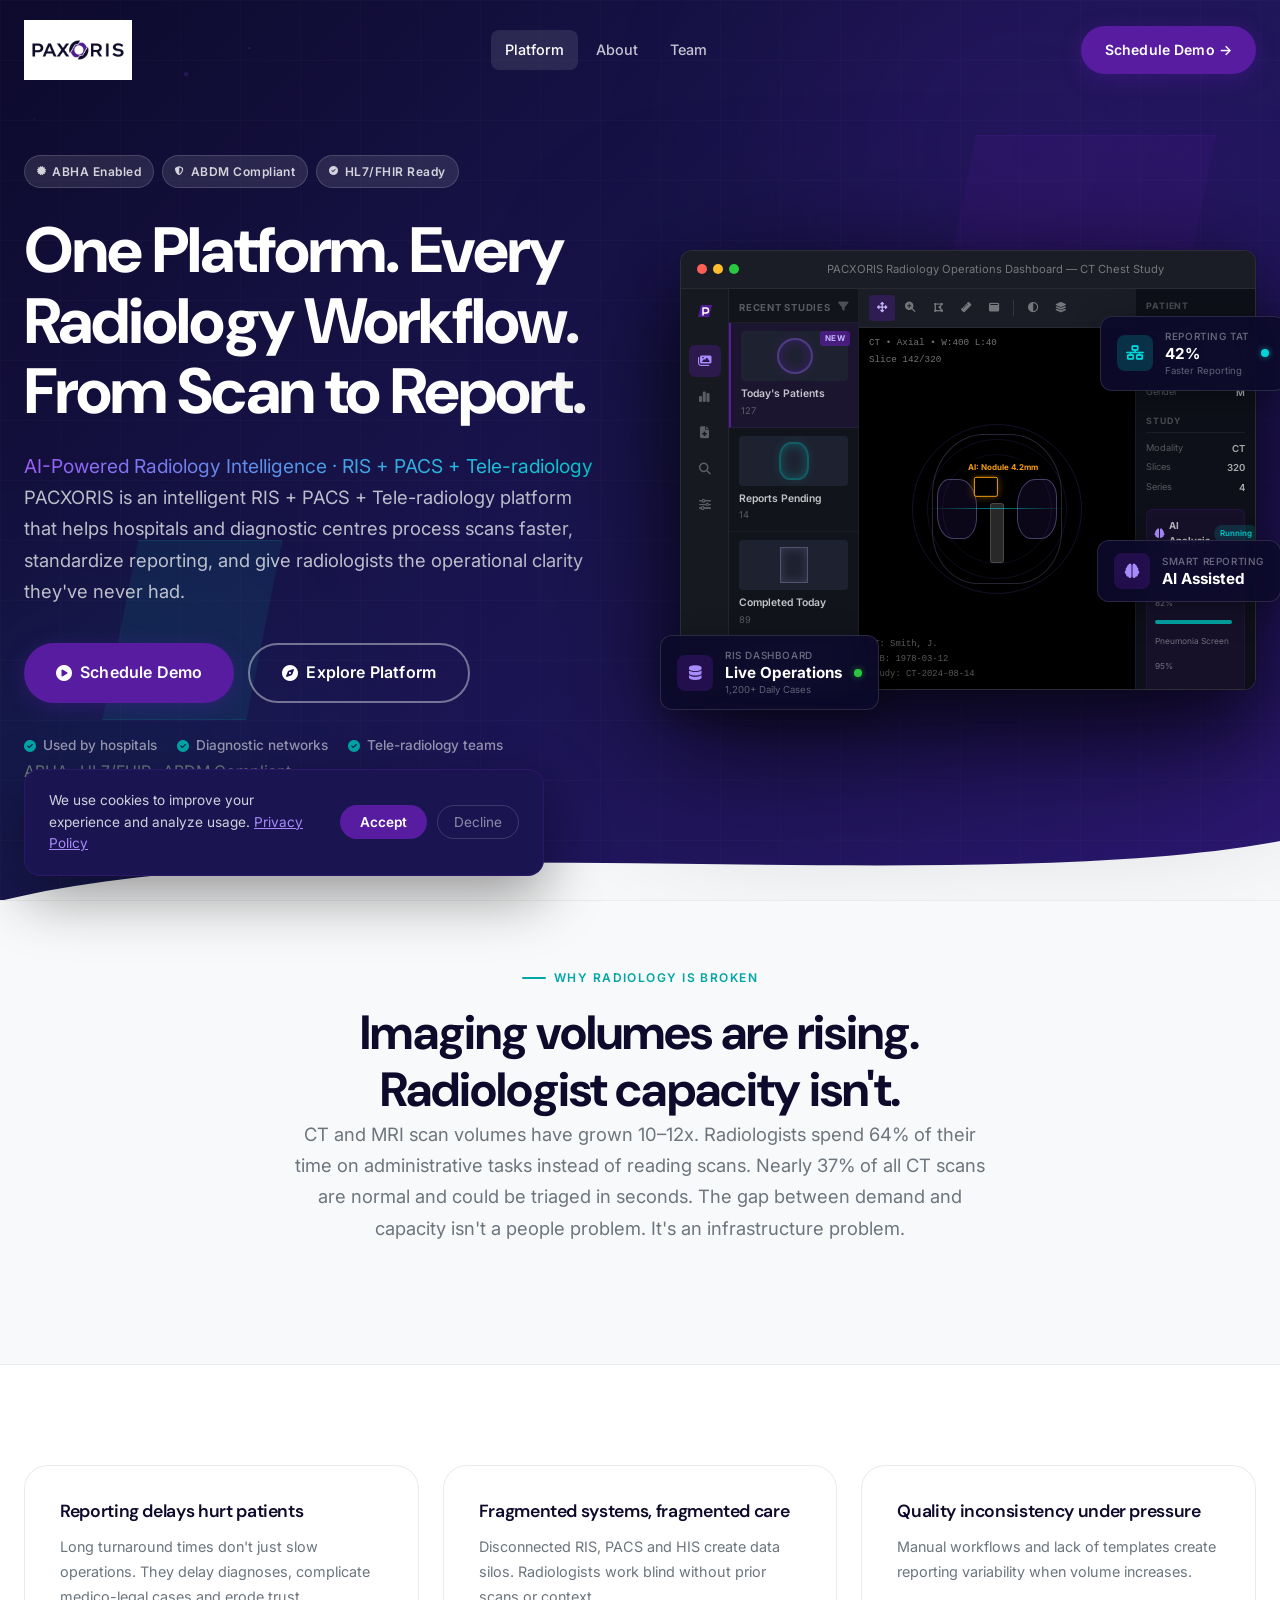
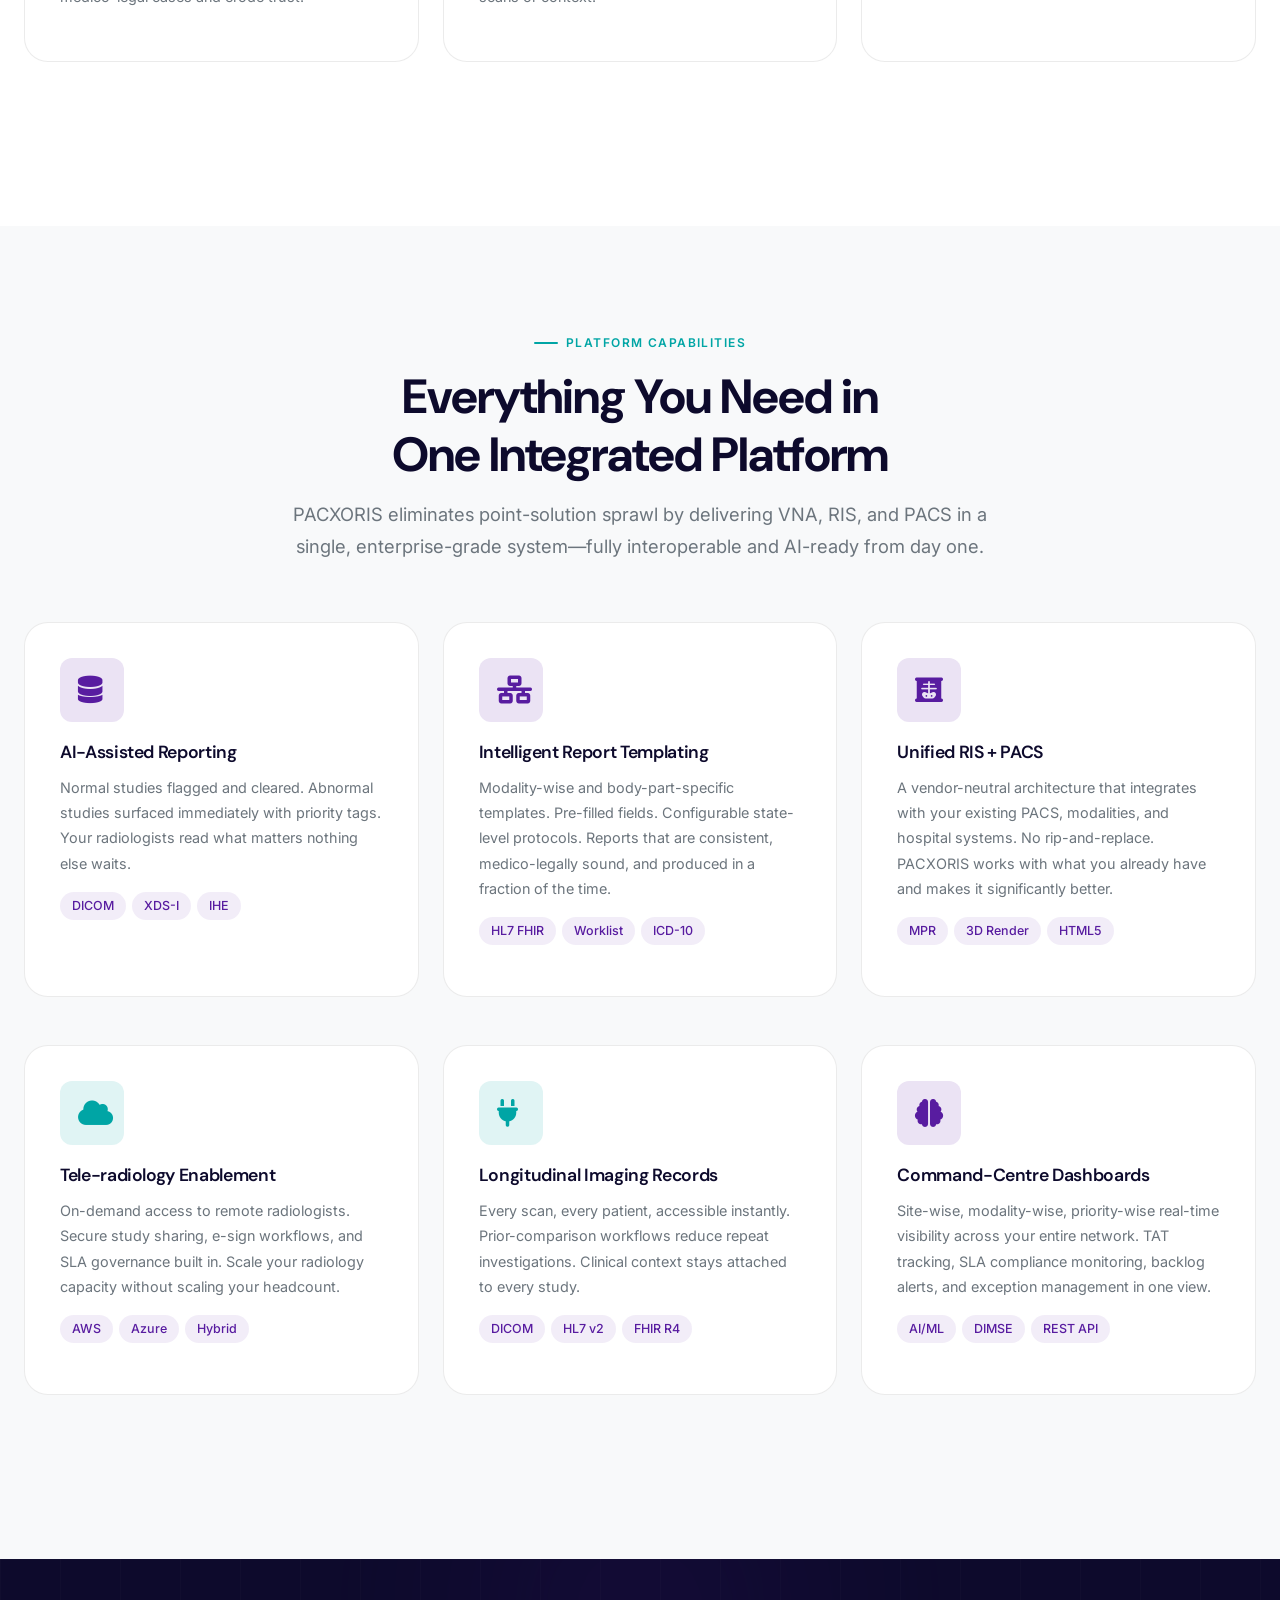
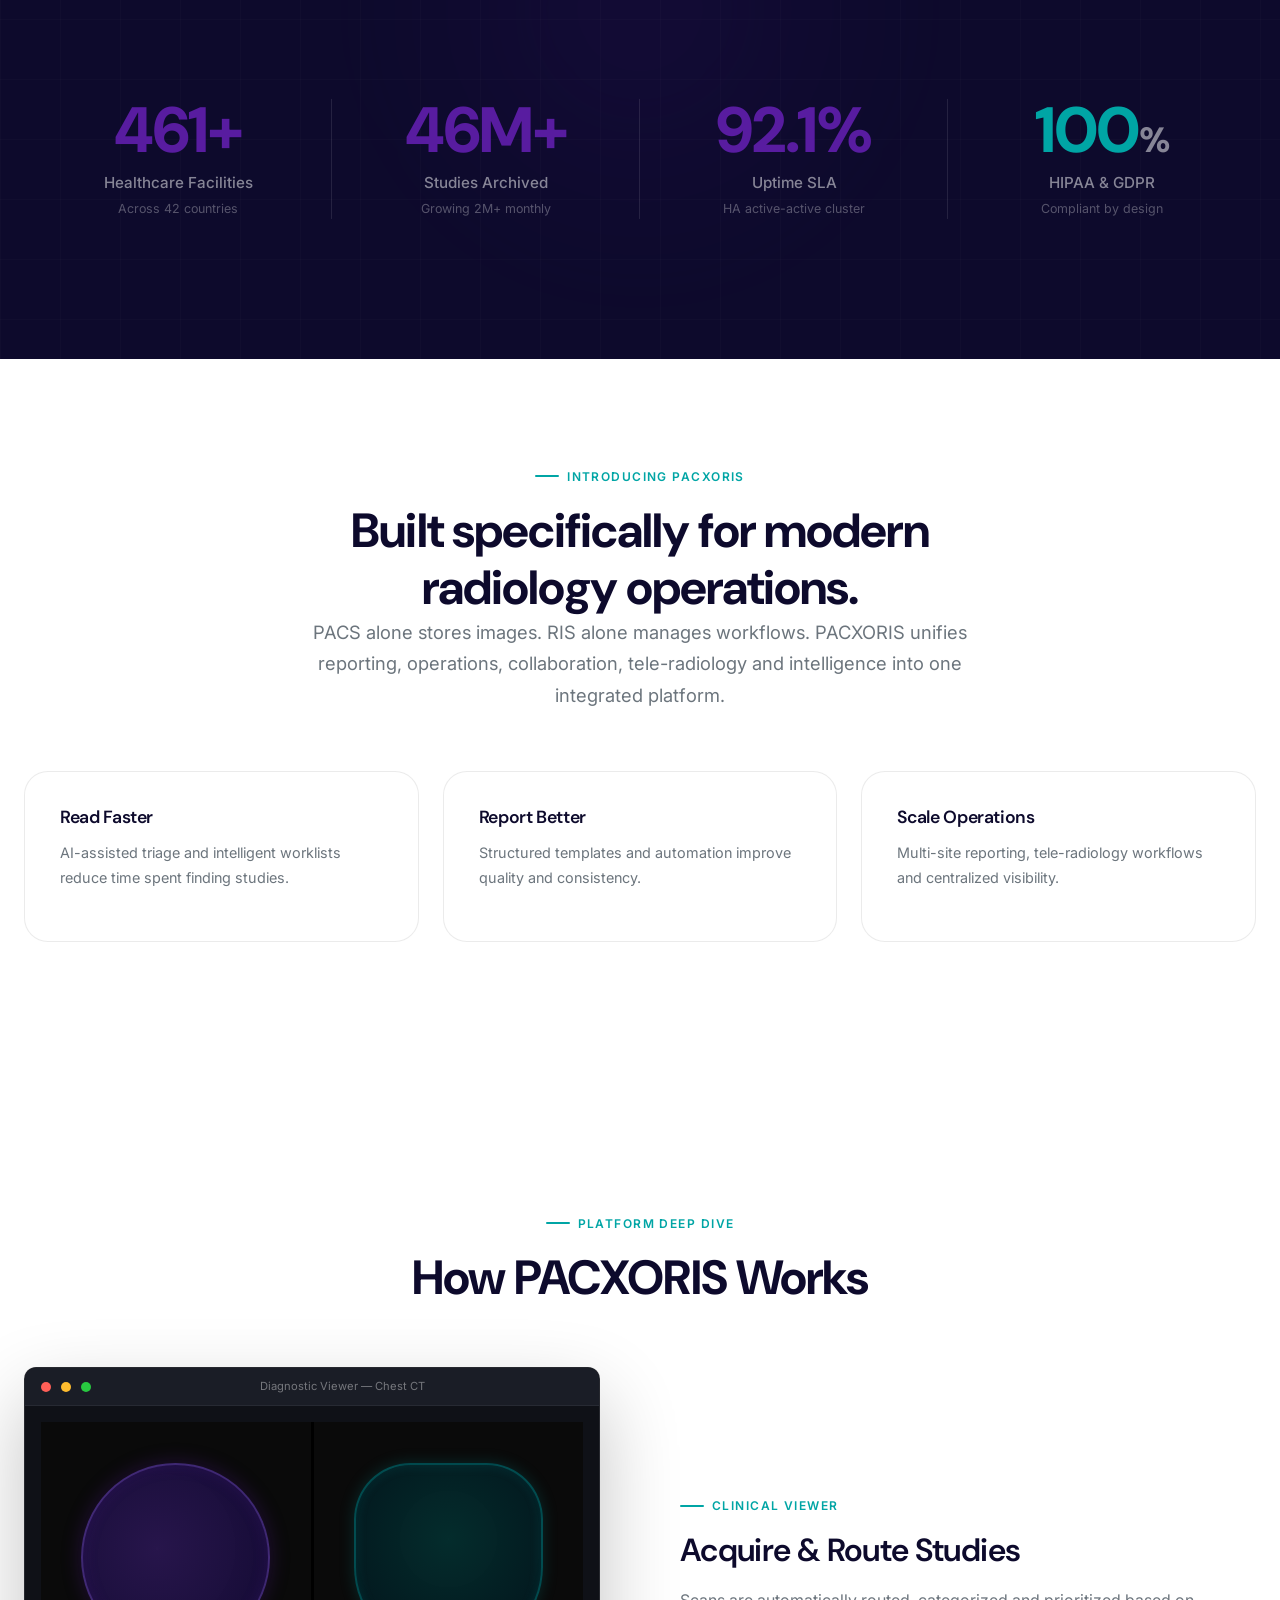
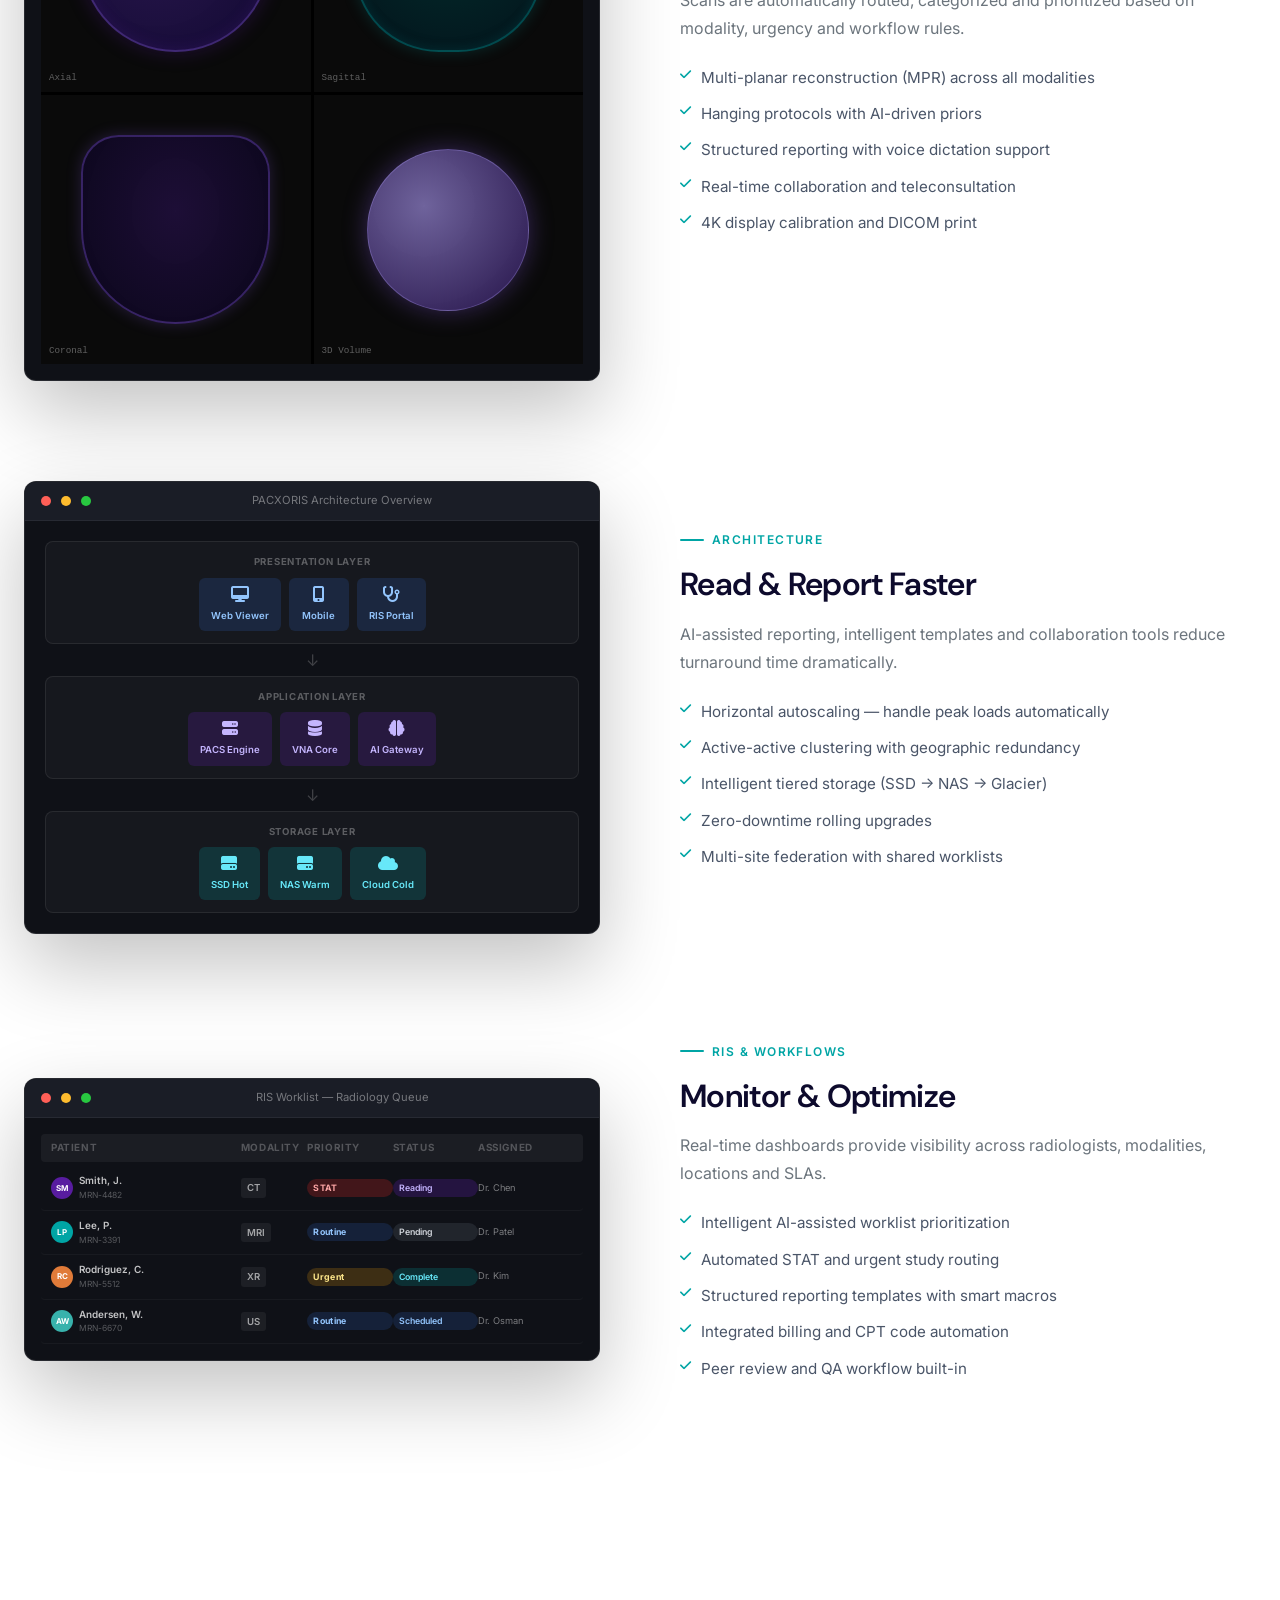
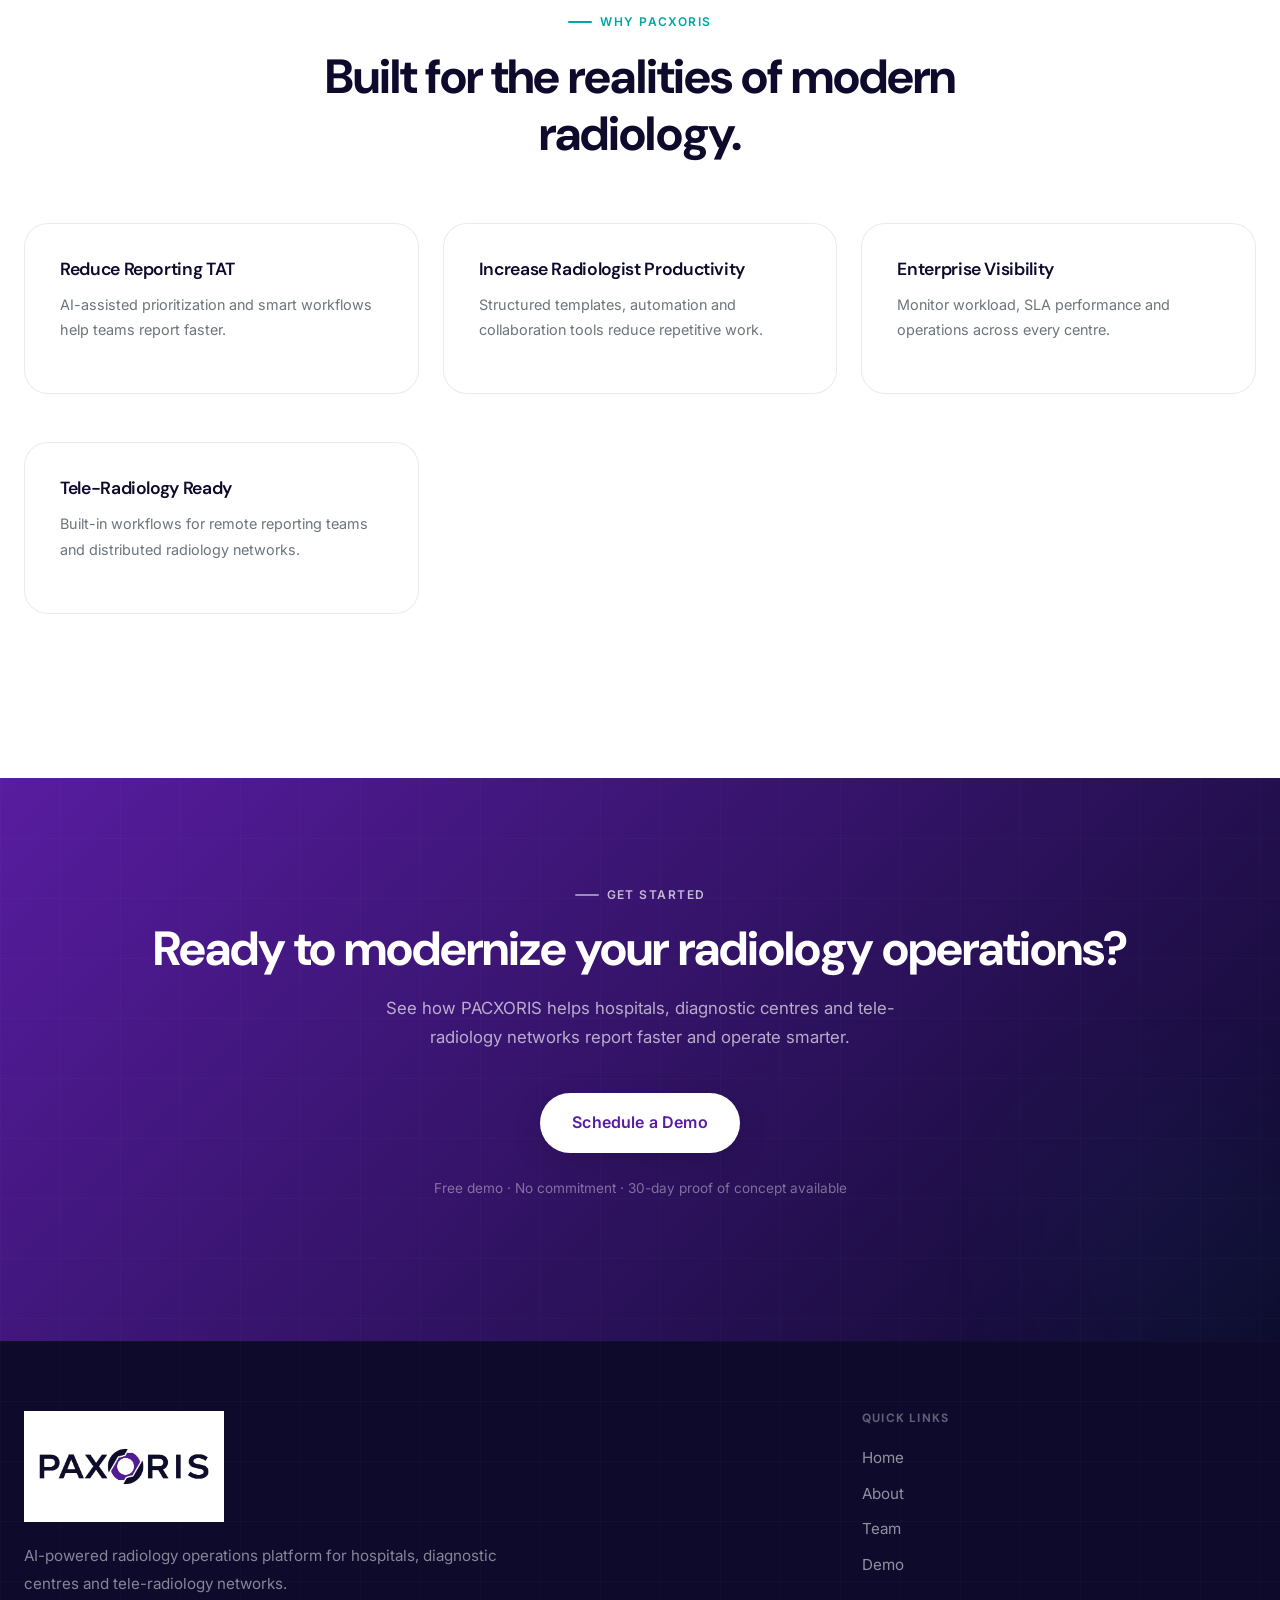
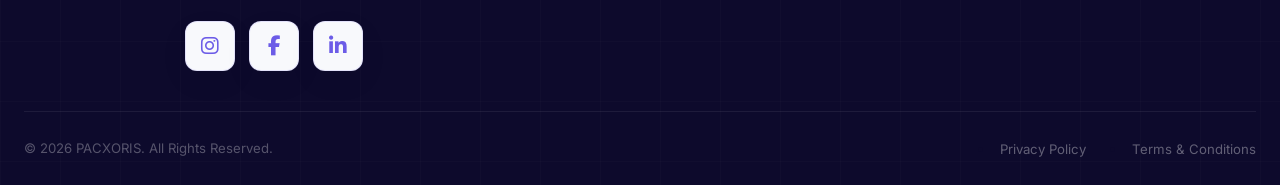
==== index.html @ e9ebc452 "Add files via upload" ====
<!DOCTYPE html>
<html lang="en">

<!-- Mirrored from ofdzxjfi.gensparkspace.com/ by HTTrack Website Copier/3.x [XR&CO'2014], Thu, 18 Jun 2026 15:15:10 GMT -->
<!-- Added by HTTrack --><meta http-equiv="content-type" content="text/html;charset=utf-8" /><!-- /Added by HTTrack -->
<head>
  <meta charset="UTF-8" />
  <meta name="viewport" content="width=device-width, initial-scale=1.0" />
  <title>PACXORIS – AI-Powered Radiology Workflow Platform</title>
  <meta name="description" content="PACXORIS delivers enterprise-grade unified healthcare imaging: Vendor-Neutral Archive (VNA), Radiology Information System (RIS), and PACS in one intelligent platform." />
  <meta name="keywords" content="VNA, RIS, PACS, healthcare imaging, medical imaging platform, DICOM, radiology, hospital imaging software" />
  <meta property="og:title" content="PACXORIS – Unified Healthcare Imaging Platform" />
  <meta property="og:description" content="VNA + RIS + PACS integrated solution for enterprise-wide medical imaging." />
  <meta property="og:type" content="website" />
  <meta name="twitter:card" content="summary_large_image" />

  <!-- Favicon -->
  <link rel="icon" type="image/svg+xml" href="assets/favicon.svg" />
  <link rel="stylesheet" href="https://cdnjs.cloudflare.com/ajax/libs/font-awesome/6.5.2/css/all.min.css">

  <!-- Fonts -->
  <link rel="preconnect" href="https://fonts.googleapis.com/" />
  <link rel="preconnect" href="https://fonts.gstatic.com/" crossorigin />
  <link href="https://fonts.googleapis.com/css2?family=Inter:wght@300;400;500;600;700;800;900&amp;family=DM+Sans:opsz,wght@9..40,300;9..40,400;9..40,500;9..40,600;9..40,700;9..40,800&amp;display=swap" rel="stylesheet" />

  <!-- Icons -->
  <link rel="stylesheet" href="../cdn.jsdelivr.net/npm/%40fortawesome/fontawesome-free%406.5.0/css/all.min.css" />

  <!-- Styles -->
  <link rel="stylesheet" href="css/style.css" />
  <link rel="stylesheet" href="css/home.css" />
  <link rel="stylesheet" href="css/pages.css" />
</head>
<body>

  <!-- ═══════════════════════════════════════════
       NAVIGATION
  ═══════════════════════════════════════════ -->
  <nav class="navbar" id="navbar" role="navigation" aria-label="Main navigation">
    <div class="container">
      <div class="navbar-inner">
        <!-- Logo -->
        <a href="index.html" class="navbar-logo">
   <img src="assets/pacxoris-wordmark.jpeg"
     alt="PACXORIS"
     class="navbar-brand-logo">
</a>

        <!-- Desktop Nav -->
        <ul class="navbar-nav" role="menubar">
  <li><a href="index.html" class="nav-link">Platform</a></li>
  <li><a href="about.html" class="nav-link">About</a></li>
  <li><a href="team.html" class="nav-link">Team</a></li>
</ul>

            <div class="navbar-cta">
            <a href="demo.html" class="btn btn-primary btn-sm">
            Schedule Demo →
            </a>
            </div>

        <!-- Mobile Toggle -->
        <button class="menu-toggle" id="menuToggle" aria-label="Toggle mobile menu" aria-expanded="false" aria-controls="mobileMenu">
          <span></span>
          <span></span>
          <span></span>
        </button>
      </div>
    </div>
  </nav>

  <!-- Mobile Menu -->
  <div class="mobile-menu" id="mobileMenu" role="dialog" aria-modal="true" aria-label="Mobile navigation">
    <nav>
  <a href="index.html" class="mobile-nav-link">Home</a>
  <a href="about.html" class="mobile-nav-link">About</a>
  <a href="team.html" class="mobile-nav-link">Team</a>
  <a href="demo.html" class="mobile-nav-link">Demo</a>
</nav>
  </div>

  <main>

    <!-- ═══════════════════════════════════════════
         HERO SECTION
    ═══════════════════════════════════════════ -->
    <section class="hero-section" aria-labelledby="hero-heading">
      <!-- Background Elements -->
      <div class="geo-pattern"></div>
      <div class="orb orb-purple" style="width:700px;height:700px;top:-200px;right:-100px;opacity:0.5;"></div>
      <div class="orb orb-teal" style="width:500px;height:500px;bottom:-100px;left:-150px;opacity:0.4;"></div>

      <!-- Trapezoid Accents -->
      <div class="hero-trapezoid hero-trap-1" aria-hidden="true"></div>
      <div class="hero-trapezoid hero-trap-2" aria-hidden="true"></div>

      <!-- Animated Particles -->
      <canvas id="heroCanvas" aria-hidden="true"></canvas>

      <div class="container">
        <div class="hero-inner">
          <!-- Left Content -->
          <div class="hero-content fade-up">
            <div class="hero-badges">
              <span class="badge badge-dark"><i class="fa fa-certificate fa-xs"></i> ABHA Enabled</span>
              <span class="badge badge-dark"><i class="fa fa-shield-halved fa-xs"></i> ABDM Compliant</span>
              <span class="badge badge-dark"><i class="fa fa-check-circle fa-xs"></i> HL7/FHIR Ready</span>
            </div>

            <h1 id="hero-heading" class="hero-heading">
One Platform.
Every Radiology Workflow.
From Scan to Report.
</h1>

<div class="hero-heading-accent">
  AI-Powered Radiology Intelligence · RIS + PACS + Tele-radiology
</div>

            <p class="hero-sub lead">
PACXORIS is an intelligent RIS + PACS + Tele-radiology platform that helps hospitals and diagnostic centres process scans faster, standardize reporting, and give radiologists the operational clarity they've never had.
</p>

            <div class="hero-actions">
              <a href="contact.html#demo" class="btn btn-primary btn-lg">
                <i class="fa fa-play-circle"></i>
                Schedule Demo
              </a>
              <a href="features.html" class="btn btn-secondary btn-lg">
                <i class="fa fa-compass"></i>
                Explore Platform
              </a>
            </div>

            <div class="hero-trust">

  <div class="trust-item">
    <i class="fa fa-check-circle"></i>
    <span>Used by hospitals</span>
  </div>

  <div class="trust-item">
    <i class="fa fa-check-circle"></i>
    <span>Diagnostic networks</span>
  </div>

  <div class="trust-item">
    <i class="fa fa-check-circle"></i>
    <span>Tele-radiology teams</span>
  </div>

</div>

<p class="hero-microcopy">
ABHA · HL7/FHIR · ABDM Compliant
</p>
          </div>

          <!-- Right: UI Mockup -->
          <div class="hero-visual fade-in delay-3">
            <div class="hero-mockup" role="img" aria-label="PACXORIS clinical imaging dashboard interface">
              <!-- Main Window -->
              <div class="mockup-window">
                <div class="mockup-titlebar">
                  <div class="mockup-dots">
                    <span class="dot red"></span>
                    <span class="dot yellow"></span>
                    <span class="dot green"></span>
                  </div>
                  <span class="mockup-title">PACXORIS Radiology Operations Dashboard — CT Chest Study</span>
                </div>
                <div class="mockup-body">
                  <!-- Sidebar -->
                  <div class="mockup-sidebar">
                    <div class="ms-logo">
                      <svg width="20" height="20" viewBox="0 0 40 40" fill="none">
                        <path d="M6 32 L12 8 L34 8 L28 32 Z" fill="#581CA0" opacity="0.9"/>
                        <path d="M16 14 L16 28 M16 14 L22 14 C25 14 27 16 27 19 C27 22 25 24 22 24 L16 24" stroke="white" stroke-width="3" stroke-linecap="round" fill="none"/>
                      </svg>
                    </div>
                    <div class="ms-items">
                      <div class="ms-item active"><i class="fa fa-images"></i></div>
                      <div class="ms-item"><i class="fa fa-chart-simple"></i></div>
                      <div class="ms-item"><i class="fa fa-file-medical"></i></div>
                      <div class="ms-item"><i class="fa fa-magnifying-glass"></i></div>
                      <div class="ms-item"><i class="fa fa-sliders"></i></div>
                    </div>
                    <div class="ms-bottom">
                      <div class="ms-item"><i class="fa fa-gear"></i></div>
                    </div>
                  </div>

                  <!-- Content Area -->
                  <div class="mockup-content">
                    <!-- Studies Panel -->
                    <div class="mockup-studies">
                      <div class="studies-header">
                        <span class="studies-title">Recent Studies</span>
                        <span class="studies-filter"><i class="fa fa-filter"></i></span>
                      </div>
                      <div class="study-item study-active">
                        <div class="study-thumb">
                          <div class="study-scan ct-scan"></div>
                        </div>
                        <div class="study-info">
                          <span class="study-type">Today's Patients</span>
                          <span class="study-date">127</span>
                        </div>
                        <span class="study-badge new">NEW</span>
                      </div>
                      <div class="study-item">
                        <div class="study-thumb">
                          <div class="study-scan mri-scan"></div>
                        </div>
                        <div class="study-info">
                          <span class="study-type">Reports Pending</span>
                          <span class="study-date">14</span>
                        </div>
                      </div>
                      <div class="study-item">
                        <div class="study-thumb">
                          <div class="study-scan xr-scan"></div>
                        </div>
                        <div class="study-info">
                          <span class="study-type">Completed Today</span>
                          <span class="study-date">89</span>
                        </div>
                      </div>
                      <div class="study-item">
                        <div class="study-thumb">
                          <div class="study-scan ct-scan"></div>
                        </div>
                        <div class="study-info">
                          <span class="study-type">Average TAT</span>
                          <span class="study-date">22 min</span>
                        </div>
                      </div>
                    </div>

                    <!-- Main Viewer -->
                    <div class="mockup-viewer">
                      <div class="viewer-tools">
                        <button class="vt active"><i class="fa fa-arrows-up-down-left-right"></i></button>
                        <button class="vt"><i class="fa fa-magnifying-glass-plus"></i></button>
                        <button class="vt"><i class="fa fa-draw-polygon"></i></button>
                        <button class="vt"><i class="fa fa-ruler"></i></button>
                        <button class="vt"><i class="fa fa-window-maximize"></i></button>
                        <div class="vt-sep"></div>
                        <button class="vt"><i class="fa fa-adjust"></i></button>
                        <button class="vt"><i class="fa fa-layer-group"></i></button>
                      </div>
                      <div class="viewer-image">
                        <!-- Simulated CT scan visual -->
                        <div class="ct-visual">
                          <div class="ct-ring ct-ring-1"></div>
                          <div class="ct-ring ct-ring-2"></div>
                          <div class="ct-ring ct-ring-3"></div>
                          <div class="ct-body-outline"></div>
                          <div class="ct-lung ct-lung-l"></div>
                          <div class="ct-lung ct-lung-r"></div>
                          <div class="ct-spine"></div>
                          <!-- AI Annotation Highlight -->
                          <div class="ai-highlight" id="aiHighlight">
                            <div class="ai-box"></div>
                            <div class="ai-label">AI: Nodule 4.2mm</div>
                          </div>
                        </div>
                        <div class="viewer-overlay">
                          <span class="vo-tag">CT • Axial • W:400 L:40</span>
                          <span class="vo-tag">Slice 142/320</span>
                        </div>
                        <div class="viewer-patient-info">
                          <span>PT: Smith, J.</span>
                          <span>DOB: 1978-03-12</span>
                          <span>Study: CT-2024-08-14</span>
                        </div>
                      </div>
                    </div>

                    <!-- Right Panel - Metadata -->
                    <div class="mockup-meta">
                      <div class="meta-section">
                        <div class="meta-head">Patient</div>
                        <div class="meta-row"><span>Name</span><strong>Smith, J.</strong></div>
                        <div class="meta-row"><span>MRN</span><strong>MRN-448291</strong></div>
                        <div class="meta-row"><span>Age</span><strong>45 yrs</strong></div>
                        <div class="meta-row"><span>Gender</span><strong>M</strong></div>
                      </div>
                      <div class="meta-section">
                        <div class="meta-head">Study</div>
                        <div class="meta-row"><span>Modality</span><strong>CT</strong></div>
                        <div class="meta-row"><span>Slices</span><strong>320</strong></div>
                        <div class="meta-row"><span>Series</span><strong>4</strong></div>
                      </div>
                      <div class="meta-ai">
                        <div class="meta-ai-header">
                          <i class="fa fa-brain"></i>
                          <span>AI Analysis</span>
                          <span class="ai-status running">Running</span>
                        </div>
                        <div class="ai-finding">
                          <div class="finding-bar" style="width:82%"></div>
                          <span>Nodule Detection 82%</span>
                        </div>
                        <div class="ai-finding">
                          <div class="finding-bar" style="width:95%; background: #00a5a5"></div>
                          <span>Pneumonia Screen 95%</span>
                        </div>
                      </div>
                    </div>
                  </div>
                </div>
              </div>

              <!-- Floating Info Cards -->
              <div class="hero-float-card hero-float-1 fade-up delay-4">
                <div class="hfc-icon"><i class="fa fa-database"></i></div>
                <div class="hfc-content">
                  <div class="hfc-label">RIS Dashboard</div>
                  <div class="hfc-value">Live Operations</div>
                  <div class="hfc-sub">1,200+ Daily Cases</div>
                </div>
                <div class="hfc-dot green"></div>
              </div>

              <div class="hero-float-card hero-float-2 fade-up delay-5">
                <div class="hfc-icon teal"><i class="fa fa-network-wired"></i></div>
                <div class="hfc-content">
                  <div class="hfc-label">Reporting TAT</div>
                  <div class="hfc-value">42%</div>
                  <div class="hfc-sub">Faster Reporting</div>
                </div>
                <div class="hfc-dot teal"></div>
              </div>

              <div class="hero-float-card hero-float-3 fade-up delay-6">
                <div class="hfc-icon purple"><i class="fa fa-brain"></i></div>
                <div class="hfc-content">
                  <div class="hfc-label">Smart Reporting</div>
                  <div class="hfc-value">AI Assisted</div>
                </div>
              </div>
            </div>
          </div>
        </div>
      </div>

      <!-- Hero Bottom Curve -->
      <div class="hero-curve" aria-hidden="true">
        <svg viewBox="0 0 1440 80" preserveAspectRatio="none" xmlns="http://www.w3.org/2000/svg">
          <path d="M0,80 C360,0 1080,80 1440,20 L1440,80 Z" fill="#F8F9FA"/>
        </svg>
      </div>
    </section>

    <!-- ═══════════════════════════════════════════
         LOGO WALL
    ═══════════════════════════════════════════ -->
    <section class="logo-wall">
  <div class="container">

    <div class="section-header text-center">
      <span class="section-label">
      Why radiology is broken
      </span>

      <h2>
      Imaging volumes are rising.
      Radiologist capacity isn't.
      </h2>

      <p class="lead">
      CT and MRI scan volumes have grown 10–12x.
      Radiologists spend 64% of their time on
      administrative tasks instead of reading scans.

      Nearly 37% of all CT scans are normal and
      could be triaged in seconds.

      The gap between demand and capacity isn't
      a people problem.

      It's an infrastructure problem.
      </p>

    </div>

  </div>
</section>

<section class="section">
  <div class="container">

    <div class="features-grid">

      <article class="feature-card">
        <h4>Reporting delays hurt patients</h4>

        <p>
        Long turnaround times don't just slow
        operations. They delay diagnoses,
        complicate medico-legal cases and
        erode trust.
        </p>
      </article>

      <article class="feature-card">
        <h4>Fragmented systems, fragmented care</h4>

        <p>
        Disconnected RIS, PACS and HIS create
        data silos. Radiologists work blind
        without prior scans or context.
        </p>
      </article>

      <article class="feature-card">
        <h4>Quality inconsistency under pressure</h4>

        <p>
        Manual workflows and lack of templates
        create reporting variability when volume
        increases.
        </p>
      </article>

    </div>

  </div>
</section>

    <!-- ═══════════════════════════════════════════
         FEATURES SECTION
    ═══════════════════════════════════════════ -->
    <section class="section features-section" id="features" aria-labelledby="features-heading">
      <div class="container">
        <div class="section-header text-center fade-up">
          <span class="section-label">Platform Capabilities</span>
          <h2 id="features-heading">Everything You Need in<br />One Integrated Platform</h2>
          <p class="lead" style="margin-top:16px;">PACXORIS eliminates point-solution sprawl by delivering VNA, RIS, and PACS in a single, enterprise-grade system—fully interoperable and AI-ready from day one.</p>
        </div>

        <div class="features-grid">
          <!-- Feature 1 -->
          <article class="feature-card fade-up delay-1" aria-labelledby="feat1">
            <div class="icon-box icon-box-purple">
              <i class="fa fa-database"></i>
            </div>
            <h4 id="feat1">AI-Assisted Reporting</h4>
            <p>Normal studies flagged and cleared. Abnormal studies surfaced immediately with priority tags. Your radiologists read what matters  nothing else waits.</p>
            <div class="feature-tags">
              <span class="chip">DICOM</span>
              <span class="chip">XDS-I</span>
              <span class="chip">IHE</span>
            </div>
            
          </article>

          <!-- Feature 2 -->
          <article class="feature-card fade-up delay-2" aria-labelledby="feat2">
            <div class="icon-box icon-box-purple">
              <i class="fa fa-network-wired"></i>
            </div>
            <h4 id="feat2">Intelligent Report Templating</h4>
            <p>Modality-wise and body-part-specific templates. Pre-filled fields. Configurable state-level protocols. Reports that are consistent, medico-legally sound, and produced in a fraction of the time.</p>
            <div class="feature-tags">
              <span class="chip">HL7 FHIR</span>
              <span class="chip">Worklist</span>
              <span class="chip">ICD-10</span>
            </div>
            
          </article>

          <!-- Feature 3 -->
          <article class="feature-card fade-up delay-3" aria-labelledby="feat3">
            <div class="icon-box icon-box-purple">
              <i class="fa fa-x-ray"></i>
            </div>
            <h4 id="feat3">Unified RIS + PACS</h4>
            <p>A vendor-neutral architecture that integrates with your existing PACS, modalities, and hospital systems. No rip-and-replace. PACXORIS works with what you already have and makes it significantly better.</p>
            <div class="feature-tags">
              <span class="chip">MPR</span>
              <span class="chip">3D Render</span>
              <span class="chip">HTML5</span>
            </div>
            
          </article>

          <!-- Feature 4 -->
          <article class="feature-card fade-up delay-4" aria-labelledby="feat4">
            <div class="icon-box icon-box-teal">
              <i class="fa fa-cloud"></i>
            </div>
            <h4 id="feat4">Tele-radiology Enablement</h4>
            <p>On-demand access to remote radiologists. Secure study sharing, e-sign workflows, and SLA governance built in. Scale your radiology capacity without scaling your headcount.</p>
            <div class="feature-tags">
              <span class="chip">AWS</span>
              <span class="chip">Azure</span>
              <span class="chip">Hybrid</span>
            </div>
            
          </article>

          <!-- Feature 5 -->
          <article class="feature-card fade-up delay-5" aria-labelledby="feat5">
            <div class="icon-box icon-box-teal">
              <i class="fa fa-plug"></i>
            </div>
            <h4 id="feat5">Longitudinal Imaging Records</h4>
            <p>Every scan, every patient, accessible instantly. Prior-comparison workflows reduce repeat investigations. Clinical context stays attached to every study.</p>
            <div class="feature-tags">
              <span class="chip">DICOM</span>
              <span class="chip">HL7 v2</span>
              <span class="chip">FHIR R4</span>
            </div>
            
          </article>

          <!-- Feature 6 -->
          <article class="feature-card fade-up delay-6" aria-labelledby="feat6">
            <div class="icon-box icon-box-purple">
              <i class="fa fa-brain"></i>
            </div>
            <h4 id="feat6">Command-Centre Dashboards</h4>
            <p>Site-wise, modality-wise, priority-wise real-time visibility across your entire network. TAT tracking, SLA compliance monitoring, backlog alerts, and exception management in one view.</p>
            <div class="feature-tags">
              <span class="chip">AI/ML</span>
              <span class="chip">DIMSE</span>
              <span class="chip">REST API</span>
            </div>
            
          </article>
        </div>

      </div>
    </section>

    <!-- ═══════════════════════════════════════════
         STATS SECTION
    ═══════════════════════════════════════════ -->
    <section class="stats-section" aria-labelledby="stats-heading">
      <div class="geo-pattern"></div>
      <div class="orb orb-purple" style="width:500px;height:500px;top:-200px;left:50%;transform:translateX(-50%);opacity:0.3;"></div>
      <div class="container" style="position:relative;z-index:1;">
        <h2 class="sr-only" id="stats-heading">PACXORIS Platform Statistics</h2>
        <div class="stats-grid">
          <div class="stat-item fade-up">
            <div class="stat-number" data-count="500" data-suffix="+">0+</div>
            <div class="stat-label">Healthcare Facilities</div>
            <div class="stat-sub">Across 42 countries</div>
          </div>
          <div class="stat-item fade-up delay-2">
            <div class="stat-number" data-count="50" data-suffix="M+">0M+</div>
            <div class="stat-label">Studies Archived</div>
            <div class="stat-sub">Growing 2M+ monthly</div>
          </div>
          <div class="stat-item fade-up delay-3">
            <div class="stat-number" data-count="99.9" data-suffix="%" data-decimals="1">0%</div>
            <div class="stat-label">Uptime SLA</div>
            <div class="stat-sub">HA active-active cluster</div>
          </div>
          <div class="stat-item fade-up delay-4">
            <div class="stat-number"><span class="accent">100</span><span style="font-size:0.55em;color:rgba(255,255,255,0.5)">%</span></div>
            <div class="stat-label">HIPAA & GDPR</div>
            <div class="stat-sub">Compliant by design</div>
          </div>
        </div>
      </div>
    </section> 

    <section class="section">
  <div class="container">

    <div class="section-header text-center">
      <span class="section-label">
        Introducing PACXORIS
      </span>

      <h2>
        Built specifically for modern
        radiology operations.
      </h2>

      <p class="lead">
        PACS alone stores images.
        RIS alone manages workflows.

        PACXORIS unifies reporting,
        operations, collaboration,
        tele-radiology and intelligence
        into one integrated platform.
      </p>
    </div>

    <div class="features-grid">

      <article class="feature-card">
        <h4>Read Faster</h4>
        <p>
          AI-assisted triage and intelligent
          worklists reduce time spent
          finding studies.
        </p>
      </article>

      <article class="feature-card">
        <h4>Report Better</h4>
        <p>
          Structured templates and
          automation improve quality
          and consistency.
        </p>
      </article>

      <article class="feature-card">
        <h4>Scale Operations</h4>
        <p>
          Multi-site reporting,
          tele-radiology workflows
          and centralized visibility.
        </p>
      </article>

    </div>

  </div>
</section>

    <!-- ═══════════════════════════════════════════
         PLATFORM OVERVIEW
    ═══════════════════════════════════════════ -->
    <section class="section platform-section" aria-labelledby="platform-heading">
      <div class="container">
        <div class="section-header text-center fade-up">
          <span class="section-label">Platform Deep Dive</span>
          <h2 id="platform-heading">How PACXORIS Works</h2>
        </div>

        <!-- Block 1 -->
        <div class="platform-block fade-up">
          <div class="platform-visual">
            <div class="pv-mockup viewer-mockup">
              <div class="pvm-header">
                <span class="pvm-dot red"></span><span class="pvm-dot yellow"></span><span class="pvm-dot green"></span>
                <span class="pvm-title">Diagnostic Viewer — Chest CT</span>
              </div>
              <div class="pvm-body viewer-body">
                <div class="viewer-grid-4">
                  <div class="vg-panel">
                    <div class="vg-ct axial"></div>
                    <span class="vg-label">Axial</span>
                  </div>
                  <div class="vg-panel">
                    <div class="vg-ct sagittal"></div>
                    <span class="vg-label">Sagittal</span>
                  </div>
                  <div class="vg-panel">
                    <div class="vg-ct coronal"></div>
                    <span class="vg-label">Coronal</span>
                  </div>
                  <div class="vg-panel">
                    <div class="vg-ct render3d"></div>
                    <span class="vg-label">3D Volume</span>
                  </div>
                </div>
              </div>
            </div>
          </div>
          <div class="platform-content">
            <span class="section-label">Clinical Viewer</span>
            <h3>Acquire & Route Studies</h3>
            <p>Scans are automatically routed,
categorized and prioritized based
on modality, urgency and workflow rules.</p>
            <ul class="platform-list">
              <li><i class="fa fa-check"></i> Multi-planar reconstruction (MPR) across all modalities</li>
              <li><i class="fa fa-check"></i> Hanging protocols with AI-driven priors</li>
              <li><i class="fa fa-check"></i> Structured reporting with voice dictation support</li>
              <li><i class="fa fa-check"></i> Real-time collaboration and teleconsultation</li>
              <li><i class="fa fa-check"></i> 4K display calibration and DICOM print</li>
            </ul>
          </div>
        </div>

        <!-- Block 2 (reversed) -->
        <div class="platform-block platform-block-reverse fade-up">
          <div class="platform-content">
            <span class="section-label">Architecture</span>
            <h3>Read & Report Faster</h3>
            <p>AI-assisted reporting,
intelligent templates and
collaboration tools reduce
turnaround time dramatically.</p>
            <ul class="platform-list">
              <li><i class="fa fa-check"></i> Horizontal autoscaling — handle peak loads automatically</li>
              <li><i class="fa fa-check"></i> Active-active clustering with geographic redundancy</li>
              <li><i class="fa fa-check"></i> Intelligent tiered storage (SSD → NAS → Glacier)</li>
              <li><i class="fa fa-check"></i> Zero-downtime rolling upgrades</li>
              <li><i class="fa fa-check"></i> Multi-site federation with shared worklists</li>
            </ul>
          </div>
          <div class="platform-visual">
            <div class="pv-mockup arch-mockup">
              <div class="pvm-header">
                <span class="pvm-dot red"></span><span class="pvm-dot yellow"></span><span class="pvm-dot green"></span>
                <span class="pvm-title">PACXORIS Architecture Overview</span>
              </div>
              <div class="pvm-body arch-body">
                <div class="arch-diagram">
                  <div class="arch-layer">
                    <div class="arch-layer-label">Presentation Layer</div>
                    <div class="arch-nodes">
                      <div class="arch-node node-blue"><i class="fa fa-desktop"></i><span>Web Viewer</span></div>
                      <div class="arch-node node-blue"><i class="fa fa-mobile-alt"></i><span>Mobile</span></div>
                      <div class="arch-node node-blue"><i class="fa fa-stethoscope"></i><span>RIS Portal</span></div>
                    </div>
                  </div>
                  <div class="arch-arrow">↓</div>
                  <div class="arch-layer">
                    <div class="arch-layer-label">Application Layer</div>
                    <div class="arch-nodes">
                      <div class="arch-node node-purple"><i class="fa fa-server"></i><span>PACS Engine</span></div>
                      <div class="arch-node node-purple"><i class="fa fa-database"></i><span>VNA Core</span></div>
                      <div class="arch-node node-purple"><i class="fa fa-brain"></i><span>AI Gateway</span></div>
                    </div>
                  </div>
                  <div class="arch-arrow">↓</div>
                  <div class="arch-layer">
                    <div class="arch-layer-label">Storage Layer</div>
                    <div class="arch-nodes">
                      <div class="arch-node node-teal"><i class="fa fa-hard-drive"></i><span>SSD Hot</span></div>
                      <div class="arch-node node-teal"><i class="fa fa-hdd"></i><span>NAS Warm</span></div>
                      <div class="arch-node node-teal"><i class="fa fa-cloud"></i><span>Cloud Cold</span></div>
                    </div>
                  </div>
                </div>
              </div>
            </div>
          </div>
        </div>

        <!-- Block 3 -->
        <div class="platform-block fade-up">
          <div class="platform-visual">
            <div class="pv-mockup workflow-mockup">
              <div class="pvm-header">
                <span class="pvm-dot red"></span><span class="pvm-dot yellow"></span><span class="pvm-dot green"></span>
                <span class="pvm-title">RIS Worklist — Radiology Queue</span>
              </div>
              <div class="pvm-body">
                <div class="worklist-table">
                  <div class="wl-header">
                    <span>Patient</span><span>Modality</span><span>Priority</span><span>Status</span><span>Assigned</span>
                  </div>
                  <div class="wl-row">
                    <div class="wl-patient"><div class="wl-av">SM</div><div><span>Smith, J.</span><small>MRN-4482</small></div></div>
                    <span class="wl-mod">CT</span>
                    <span class="wl-priority stat">STAT</span>
                    <span class="wl-status reading">Reading</span>
                    <span class="wl-dr">Dr. Chen</span>
                  </div>
                  <div class="wl-row">
                    <div class="wl-patient"><div class="wl-av" style="background:#00a5a5">LP</div><div><span>Lee, P.</span><small>MRN-3391</small></div></div>
                    <span class="wl-mod">MRI</span>
                    <span class="wl-priority routine">Routine</span>
                    <span class="wl-status pending">Pending</span>
                    <span class="wl-dr">Dr. Patel</span>
                  </div>
                  <div class="wl-row">
                    <div class="wl-patient"><div class="wl-av" style="background:#e07b39">RC</div><div><span>Rodriguez, C.</span><small>MRN-5512</small></div></div>
                    <span class="wl-mod">XR</span>
                    <span class="wl-priority urgent">Urgent</span>
                    <span class="wl-status complete">Complete</span>
                    <span class="wl-dr">Dr. Kim</span>
                  </div>
                  <div class="wl-row">
                    <div class="wl-patient"><div class="wl-av" style="background:#38b2ac">AW</div><div><span>Andersen, W.</span><small>MRN-6670</small></div></div>
                    <span class="wl-mod">US</span>
                    <span class="wl-priority routine">Routine</span>
                    <span class="wl-status scheduled">Scheduled</span>
                    <span class="wl-dr">Dr. Osman</span>
                  </div>
                </div>
              </div>
            </div>
          </div>
          <div class="platform-content">
            <span class="section-label">RIS & Workflows</span>
            <h3>Monitor & Optimize</h3>
            <p>Real-time dashboards provide
visibility across radiologists,
modalities, locations and SLAs.</p>
            <ul class="platform-list">
              <li><i class="fa fa-check"></i> Intelligent AI-assisted worklist prioritization</li>
              <li><i class="fa fa-check"></i> Automated STAT and urgent study routing</li>
              <li><i class="fa fa-check"></i> Structured reporting templates with smart macros</li>
              <li><i class="fa fa-check"></i> Integrated billing and CPT code automation</li>
              <li><i class="fa fa-check"></i> Peer review and QA workflow built-in</li>
            </ul>
          </div>
        </div>
      </div>
    </section>

    <!-- ═══════════════════════════════════════════
         TESTIMONIALS
    ═══════════════════════════════════════════ 
    <section class="testimonials-section" aria-labelledby="testimonials-heading">
      <div class="container">
        <div class="section-header text-center fade-up">
          <span class="section-label">Customer Stories</span>
          <h2 id="testimonials-heading">Trusted by Clinicians & IT Teams Alike</h2>
          <p class="lead" style="margin-top:16px;">Real feedback from the radiologists, CIOs, and IT directors who rely on PACXORIS every day.</p>
        </div>

        <div class="testimonials-grid">
          <article class="testimonial-card fade-up delay-1" aria-label="Testimonial from Dr. Sarah Chen">
            <div class="testimonial-quote">"</div>
            <div class="testimonial-stars">
              <i class="fa fa-star"></i><i class="fa fa-star"></i><i class="fa fa-star"></i><i class="fa fa-star"></i><i class="fa fa-star"></i>
            </div>
            <p class="testimonial-text">PACXORIS transformed our radiology department. The integrated VNA + PACS means our radiologists never leave one interface. Report turnaround dropped by 40% in the first three months.</p>
            <div class="testimonial-author">
              <div class="author-avatar">SC</div>
              <div class="author-info">
                <h6>Dr. Sarah Chen, MD</h6>
                <span>Chief Radiologist, Metro Health Network</span>
              </div>
            </div>
          </article>

          <article class="testimonial-card fade-up delay-2" aria-label="Testimonial from James K.">
            <div class="testimonial-quote">"</div>
            <div class="testimonial-stars">
              <i class="fa fa-star"></i><i class="fa fa-star"></i><i class="fa fa-star"></i><i class="fa fa-star"></i><i class="fa fa-star"></i>
            </div>
            <p class="testimonial-text">From a healthcare IT perspective, PACXORIS is a game-changer. One vendor, one platform, one support contract. The HL7 FHIR integration with our Epic EHR was live in under two weeks.</p>
            <div class="testimonial-author">
              <div class="author-avatar" style="background: linear-gradient(135deg,#00a5a5,#0D0A2C)">JK</div>
              <div class="author-info">
                <h6>James Kowalski</h6>
                <span>CIO, CityMed Alliance (12 Hospitals)</span>
              </div>
            </div>
          </article>

          <article class="testimonial-card fade-up delay-3" aria-label="Testimonial from Dr. Amara Osei">
            <div class="testimonial-quote">"</div>
            <div class="testimonial-stars">
              <i class="fa fa-star"></i><i class="fa fa-star"></i><i class="fa fa-star"></i><i class="fa fa-star"></i><i class="fa fa-star-half-alt"></i>
            </div>
            <p class="testimonial-text">We deployed PACXORIS across a national teleradiology network serving 18 remote hospitals. The performance is exceptional—sub-second image loading even over limited bandwidth links.</p>
            <div class="testimonial-author">
              <div class="author-avatar" style="background: linear-gradient(135deg,#e07b39,#581CA0)">AO</div>
              <div class="author-info">
                <h6>Dr. Amara Osei, FRCR</h6>
                <span>Director, National Teleradiology Programme</span>
              </div>
            </div>
          </article>
        </div>
      </div>
    </section>
-->

<section class="section">
  <div class="container">

    <div class="section-header text-center">
      <span class="section-label">
        Why PACXORIS
      </span>

      <h2>
        Built for the realities of
        modern radiology.
      </h2>
    </div>

    <div class="features-grid">

      <article class="feature-card">
        <h4>Reduce Reporting TAT</h4>
        <p>
          AI-assisted prioritization and
          smart workflows help teams
          report faster.
        </p>
      </article>

      <article class="feature-card">
        <h4>Increase Radiologist Productivity</h4>
        <p>
          Structured templates,
          automation and collaboration
          tools reduce repetitive work.
        </p>
      </article>

      <article class="feature-card">
        <h4>Enterprise Visibility</h4>
        <p>
          Monitor workload, SLA
          performance and operations
          across every centre.
        </p>
      </article>

      <article class="feature-card">
        <h4>Tele-Radiology Ready</h4>
        <p>
          Built-in workflows for remote
          reporting teams and distributed
          radiology networks.
        </p>
      </article>

    </div>

  </div>
</section>
    <!-- ═══════════════════════════════════════════
         CTA SECTION
    ═══════════════════════════════════════════ -->
    <section class="cta-section" aria-labelledby="cta-heading">
      <div class="geo-pattern"></div>
      <div class="orb orb-teal" style="width:400px;height:400px;bottom:-100px;right:-100px;opacity:0.3;"></div>
      <div class="container" style="position:relative;z-index:1;">
        <div class="fade-up">
          <span class="section-label white">Get Started</span>
          <h2 id="cta-heading">Ready to modernize your
radiology operations?</h2>
          <p>See how PACXORIS helps hospitals,
diagnostic centres and tele-radiology
networks report faster and operate smarter.</p>
          <div class="cta-actions">
  <a href="demo.html" class="btn btn-white btn-lg">
    Schedule a Demo
  </a>
</div>
          <p style="margin-top:24px;font-size:0.85rem;color:rgba(255,255,255,0.4);">
            Free demo · No commitment · 30-day proof of concept available
          </p>
        </div>
      </div>
    </section>

  </main>

  <!-- ═══════════════════════════════════════════
       FOOTER
  ═══════════════════════════════════════════ -->

  <footer class="footer">
  <div class="geo-pattern"></div>

  <div class="container" style="position:relative;z-index:1;">

    <div class="footer-grid">

      <!-- Brand -->
      <div class="footer-brand">
        <a href="index.html" class="navbar-logo">
          <div class="navbar-logo" style="width:200px;">
            <img src="assets/pacxoris-wordmark.jpeg" alt="PACXORIS">
          </div>
        </a>

        <p>
          AI-powered radiology operations platform for hospitals,
          diagnostic centres and tele-radiology networks.
        </p>
        <div class="social-links">

                <div class="social-icons">
    <a href="#">
        <i class="fa-brands fa-instagram"></i>
    </a>

    <a href="#">
        <i class="fa-brands fa-facebook-f"></i>
    </a>

    <a href="https://www.linkedin.com/company/iq-line-pvt-ltd/">
        <i class="fa-brands fa-linkedin-in"></i>
    </a>
</div>

            </div>
      </div>
      

      <!-- Quick Links -->
      <div class="footer-col">
        <h6>Quick Links</h6>

        <ul class="footer-links">
          <li><a class="footer-link" href="index.html">Home</a></li>
          <li><a class="footer-link" href="about.html">About</a></li>
          <li><a class="footer-link" href="team.html">Team</a></li>
          <li><a class="footer-link" href="demo.html">Demo</a></li>
        </ul>
      </div>

    </div>

    <div class="footer-bottom">
      <p>© 2026 PACXORIS. All Rights Reserved.</p>
      <div class="footer-bottom-links">
<li><a href="privacy-policy.html">Privacy Policy</a></li>
<li><a href="terms.html">Terms & Conditions</a></li>
        </div>
    </div>

  </div>
</footer>

  <!-- Scripts -->
  <script src="js/main.js"></script>
</body>

<!-- Mirrored from ofdzxjfi.gensparkspace.com/ by HTTrack Website Copier/3.x [XR&CO'2014], Thu, 18 Jun 2026 15:15:16 GMT -->
</html>
---- css/style.css ----
/* ============================================================
   PACXORIS - Global Stylesheet
   Healthcare Imaging Platform
   ============================================================ */

/* ── Google Fonts Import ── */
@import url('https://fonts.googleapis.com/css2?family=Inter:wght@300;400;500;600;700;800;900&amp;family=DM+Sans:ital,opsz,wght@0,9..40,300;0,9..40,400;0,9..40,500;0,9..40,600;0,9..40,700;0,9..40,800;1,9..40,400&amp;display=swap');

/* ── CSS Custom Properties ── */
:root {
  /* Colors */
  --primary-dark: #0D0A2C;
  --primary-dark-mid: #130e3a;
  --primary-dark-light: #1a1550;
  --primary-accent: #581CA0;
  --primary-accent-light: #6b22c0;
  --primary-accent-dark: #44157a;
  --secondary-accent: #00a5a5;
  --secondary-accent-light: #00c8c8;
  --neutral-light: #F8F9FA;
  --neutral-gray: #6C757D;
  --neutral-mid: #adb5bd;
  --white: #FFFFFF;
  --border-light: rgba(255,255,255,0.1);
  --border-card: rgba(0,0,0,0.08);

  /* Gradients */
  --gradient-hero: linear-gradient(135deg, #0D0A2C 0%, #1a1550 50%, #2d1875 100%);
  --gradient-cta: linear-gradient(135deg, #581CA0 0%, #0D0A2C 100%);
  --gradient-card: linear-gradient(145deg, rgba(88,28,160,0.08) 0%, rgba(0,165,165,0.05) 100%);
  --gradient-accent: linear-gradient(90deg, #581CA0, #00a5a5);

  /* Shadows */
  --shadow-sm: 0 2px 8px rgba(0,0,0,0.08);
  --shadow-md: 0 8px 32px rgba(0,0,0,0.12);
  --shadow-lg: 0 20px 60px rgba(0,0,0,0.18);
  --shadow-xl: 0 32px 80px rgba(0,0,0,0.24);
  --shadow-purple: 0 8px 32px rgba(88,28,160,0.3);
  --shadow-teal: 0 8px 32px rgba(0,165,165,0.25);

  /* Typography */
  --font-heading: 'DM Sans', 'Inter', sans-serif;
  --font-body: 'Inter', system-ui, -apple-system, sans-serif;

  /* Spacing */
  --section-py: 100px;
  --section-py-sm: 60px;
  --container-max: 1440px;
  --container-px: 24px;

  /* Border Radius */
  --radius-sm: 8px;
  --radius-md: 12px;
  --radius-lg: 20px;
  --radius-xl: 32px;
  --radius-pill: 100px;

  /* Transitions */
  --transition-fast: 0.15s ease;
  --transition-base: 0.3s ease;
  --transition-slow: 0.5s ease;
}

/* ── Reset & Base ── */
*, *::before, *::after {
  box-sizing: border-box;
  margin: 0;
  padding: 0;
}
.footer-grid{
    display:flex;
    justify-content:space-between;
    align-items:flex-start;
    gap:60px;
}

.footer-col{
    min-width:220px;
}

.navbar-brand-logo{
    height:52px;
    width:auto;
    object-fit:contain;
}

.navbar-brand-logo:hover{
    transform:scale(1.03);
}

html {
  scroll-behavior: smooth;
  font-size: 16px;
  -webkit-text-size-adjust: 100%;
}

body {
  font-family: var(--font-body);
  font-weight: 400;
  line-height: 1.6;
  color: var(--primary-dark);
  background: var(--white);
  overflow-x: hidden;
  -webkit-font-smoothing: antialiased;
  -moz-osx-font-smoothing: grayscale;
}

img {
  max-width: 100%;
  height: auto;
  display: block;
}

.navbar-brand-logo{
    height:48px;
    width:auto;
    transition:.3s ease;
}

.navbar-logo{
    display:flex;
    align-items:center;
}

.navbar-brand-logo{
    height:60px;
    width:auto;
    object-fit:contain;
}

.navbar-brand-logo:hover{
    transform:scale(1.03);
}

a {
  text-decoration: none;
  color: inherit;
  transition: color var(--transition-fast);
}

ul, ol {
  list-style: none;
}

input, textarea, select, button {
  font-family: inherit;
  font-size: inherit;
}

button {
  cursor: pointer;
  border: none;
  background: none;
}

/* ── Container ── */
.container {
  max-width: var(--container-max);
  margin: 0 auto;
  padding: 0 var(--container-px);
}

/* ── Utility Classes ── */
.text-center { text-align: center; }
.text-left   { text-align: left; }
.text-right  { text-align: right; }

.text-white   { color: var(--white); }
.text-purple  { color: var(--primary-accent); }
.text-teal    { color: var(--secondary-accent); }
.text-gray    { color: var(--neutral-gray); }
.text-dark    { color: var(--primary-dark); }

.bg-dark      { background: var(--primary-dark); }
.bg-white     { background: var(--white); }
.bg-light     { background: var(--neutral-light); }

.d-flex       { display: flex; }
.d-grid       { display: grid; }
.d-block      { display: block; }
.d-none       { display: none; }

.align-center { align-items: center; }
.justify-between { justify-content: space-between; }
.justify-center  { justify-content: center; }
.flex-wrap    { flex-wrap: wrap; }
.gap-1  { gap: 8px; }
.gap-2  { gap: 16px; }
.gap-3  { gap: 24px; }
.gap-4  { gap: 32px; }

.fw-400 { font-weight: 400; }
.fw-500 { font-weight: 500; }
.fw-600 { font-weight: 600; }
.fw-700 { font-weight: 700; }

.sr-only {
  position: absolute;
  width: 1px;
  height: 1px;
  padding: 0;
  margin: -1px;
  overflow: hidden;
  clip: rect(0,0,0,0);
  border: 0;
}

/* ── Section Spacing ── */
.section {
  padding: var(--section-py) 0;
}

.section-sm {
  padding: var(--section-py-sm) 0;
}

/* ── Section Labels ── */
.section-label {
  display: inline-flex;
  align-items: center;
  gap: 8px;
  font-size: 0.75rem;
  font-weight: 600;
  letter-spacing: 0.12em;
  text-transform: uppercase;
  color: var(--secondary-accent);
  margin-bottom: 16px;
}

.section-label::before {
  content: '';
  display: block;
  width: 24px;
  height: 2px;
  background: var(--secondary-accent);
  border-radius: 2px;
}

.section-label.purple {
  color: var(--primary-accent-light);
}

.section-label.purple::before {
  background: var(--primary-accent-light);
}

.section-label.white {
  color: rgba(255,255,255,0.7);
}

.section-label.white::before {
  background: rgba(255,255,255,0.5);
}

/* ── Section Headers ── */
.section-header {
  margin-bottom: 60px;
}

.section-header.text-center {
  max-width: 700px;
  margin-left: auto;
  margin-right: auto;
}

/* ── Typography ── */
h1, h2, h3, h4, h5, h6 {
  font-family: var(--font-heading);
  line-height: 1.2;
  letter-spacing: -0.02em;
  color: var(--primary-dark);
}

h1 { font-size: clamp(2.5rem, 5vw, 4.5rem); font-weight: 800; }
h2 { font-size: clamp(2rem, 4vw, 3rem);   font-weight: 700; }
h3 { font-size: clamp(1.4rem, 3vw, 2rem); font-weight: 600; }
h4 { font-size: clamp(1.1rem, 2vw, 1.4rem); font-weight: 600; }
h5 { font-size: 1.1rem; font-weight: 600; }
h6 { font-size: 0.9rem;  font-weight: 600; }

p {
  line-height: 1.75;
  color: var(--neutral-gray);
}

.lead {
  font-size: 1.15rem;
  line-height: 1.7;
  font-weight: 400;
}

.gradient-text {
  background: linear-gradient(135deg, #7c3aed, #00a5a5);
  -webkit-background-clip: text;
  -webkit-text-fill-color: transparent;
  background-clip: text;
}

/* ── Buttons ── */
.btn {
  display: inline-flex;
  align-items: center;
  justify-content: center;
  gap: 8px;
  padding: 14px 28px;
  border-radius: var(--radius-pill);
  font-weight: 600;
  font-size: 0.95rem;
  letter-spacing: 0.01em;
  transition: all var(--transition-base);
  cursor: pointer;
  white-space: nowrap;
  position: relative;
  overflow: hidden;
}

.btn::after {
  content: '';
  position: absolute;
  inset: 0;
  background: rgba(255,255,255,0);
  transition: background var(--transition-fast);
}

.btn:hover::after {
  background: rgba(255,255,255,0.08);
}

.btn-primary {
  background: var(--primary-accent);
  color: var(--white);
  box-shadow: 0 4px 20px rgba(88,28,160,0.35);
}

.btn-primary:hover {
  background: var(--primary-accent-light);
  box-shadow: 0 8px 32px rgba(88,28,160,0.5);
  transform: translateY(-2px);
  color: var(--white);
}

.btn-primary:active {
  transform: translateY(0);
}

.btn-secondary {
  background: transparent;
  color: var(--white);
  border: 2px solid rgba(255,255,255,0.4);
}

.btn-secondary:hover {
  border-color: rgba(255,255,255,0.9);
  background: rgba(255,255,255,0.08);
  color: var(--white);
}

.btn-outline-purple {
  background: transparent;
  color: var(--primary-accent);
  border: 2px solid var(--primary-accent);
}

.btn-outline-purple:hover {
  background: var(--primary-accent);
  color: var(--white);
}

.btn-white {
  background: var(--white);
  color: var(--primary-accent);
  box-shadow: var(--shadow-md);
}

.btn-white:hover {
  background: var(--neutral-light);
  box-shadow: var(--shadow-lg);
  transform: translateY(-2px);
  color: var(--primary-accent);
}

.btn-teal {
  background: var(--secondary-accent);
  color: var(--white);
  box-shadow: var(--shadow-teal);
}

.btn-teal:hover {
  background: var(--secondary-accent-light);
  transform: translateY(-2px);
}

.btn-sm {
  padding: 10px 20px;
  font-size: 0.875rem;
}

.btn-lg {
  padding: 18px 36px;
  font-size: 1rem;
}

.btn-icon {
  width: 48px;
  height: 48px;
  padding: 0;
  border-radius: 50%;
  border: 2px solid var(--border-light);
  color: var(--white);
}

.btn-icon:hover {
  border-color: rgba(255,255,255,0.8);
  background: rgba(255,255,255,0.1);
}

/* ── Badges ── */
.badge {
  display: inline-flex;
  align-items: center;
  gap: 6px;
  padding: 6px 12px;
  border-radius: var(--radius-pill);
  font-size: 0.75rem;
  font-weight: 600;
  letter-spacing: 0.04em;
}

.badge-purple {
  background: rgba(88,28,160,0.12);
  color: var(--primary-accent);
}

.badge-teal {
  background: rgba(0,165,165,0.12);
  color: var(--secondary-accent);
}

.badge-dark {
  background: rgba(255,255,255,0.1);
  color: rgba(255,255,255,0.8);
  border: 1px solid rgba(255,255,255,0.15);
}

/* ── Cards ── */
.card {
  background: var(--white);
  border-radius: var(--radius-lg);
  padding: 36px;
  box-shadow: var(--shadow-sm);
  border: 1px solid var(--border-card);
  transition: all var(--transition-base);
  position: relative;
  overflow: hidden;
}

.card::before {
  content: '';
  position: absolute;
  top: 0;
  left: 0;
  right: 0;
  height: 3px;
  background: var(--gradient-accent);
  opacity: 0;
  transition: opacity var(--transition-base);
}

.card:hover {
  box-shadow: var(--shadow-lg);
  transform: translateY(-6px);
  border-color: rgba(88,28,160,0.12);
}

.card:hover::before {
  opacity: 1;
}

.card-dark {
  background: rgba(255,255,255,0.04);
  border: 1px solid var(--border-light);
  color: var(--white);
}

.card-dark:hover {
  background: rgba(255,255,255,0.07);
  border-color: rgba(88,28,160,0.4);
}

/* ── Icon Box ── */
.icon-box {
  width: 64px;
  height: 64px;
  border-radius: var(--radius-md);
  display: flex;
  align-items: center;
  justify-content: center;
  flex-shrink: 0;
}

.icon-box-purple {
  background: rgba(88,28,160,0.12);
  color: var(--primary-accent);
}

.icon-box-teal {
  background: rgba(0,165,165,0.12);
  color: var(--secondary-accent);
}

.icon-box-dark {
  background: rgba(88,28,160,0.25);
  color: rgba(255,255,255,0.9);
}

.icon-box svg, .icon-box i {
  width: 28px;
  height: 28px;
  font-size: 28px;
}

/* ── Divider ── */
.divider {
  height: 1px;
  background: var(--border-card);
  margin: 0;
}

.divider-light {
  background: var(--border-light);
}

/* ── Chip Tags ── */
.chip {
  display: inline-flex;
  align-items: center;
  padding: 4px 12px;
  background: rgba(88,28,160,0.08);
  color: var(--primary-accent);
  border-radius: var(--radius-pill);
  font-size: 0.78rem;
  font-weight: 500;
}

/* ── Gradient Orb Background ── */
.orb {
  position: absolute;
  border-radius: 50%;
  filter: blur(80px);
  pointer-events: none;
  z-index: 0;
}

.orb-purple {
  background: radial-gradient(circle, rgba(88,28,160,0.4) 0%, transparent 70%);
}

.orb-teal {
  background: radial-gradient(circle, rgba(0,165,165,0.25) 0%, transparent 70%);
}

/* ── Trapezoid Shape ── */
.trapezoid-accent {
  position: absolute;
  clip-path: polygon(15% 0%, 100% 0%, 85% 100%, 0% 100%);
  pointer-events: none;
  z-index: 0;
}

/* ── Geometric Grid Pattern ── */
.geo-pattern {
  position: absolute;
  inset: 0;
  background-image:
    linear-gradient(rgba(255,255,255,0.015) 1px, transparent 1px),
    linear-gradient(90deg, rgba(255,255,255,0.015) 1px, transparent 1px);
  background-size: 60px 60px;
  pointer-events: none;
  z-index: 0;
}

/* ── Scroll Animation Classes ── */
.fade-up {
  opacity: 0;
  transform: translateY(40px);
  transition: opacity 0.7s ease, transform 0.7s ease;
}

.fade-up.visible {
  opacity: 1;
  transform: translateY(0);
}

.fade-in {
  opacity: 0;
  transition: opacity 0.7s ease;
}

.fade-in.visible {
  opacity: 1;
}

.slide-left {
  opacity: 0;
  transform: translateX(-40px);
  transition: opacity 0.7s ease, transform 0.7s ease;
}

.slide-left.visible {
  opacity: 1;
  transform: translateX(0);
}

.slide-right {
  opacity: 0;
  transform: translateX(40px);
  transition: opacity 0.7s ease, transform 0.7s ease;
}

.slide-right.visible {
  opacity: 1;
  transform: translateX(0);
}

.delay-1 { transition-delay: 0.1s; }
.delay-2 { transition-delay: 0.2s; }
.delay-3 { transition-delay: 0.3s; }
.delay-4 { transition-delay: 0.4s; }
.delay-5 { transition-delay: 0.5s; }
.delay-6 { transition-delay: 0.6s; }

/* ============================================================
   NAVIGATION
   ============================================================ */
.navbar {
  position: fixed;
  top: 0;
  left: 0;
  right: 0;
  z-index: 1000;
  padding: 20px 0;
  transition: all var(--transition-base);
}

.navbar.scrolled {
  background: rgba(13, 10, 44, 0.97);
  backdrop-filter: blur(20px);
  -webkit-backdrop-filter: blur(20px);
  padding: 14px 0;
  box-shadow: 0 4px 32px rgba(0,0,0,0.3);
}

.navbar-inner {
  display: flex;
  align-items: center;
  justify-content: space-between;
  gap: 32px;
}

/* Logo */
.navbar-logo {
  display: flex;
  align-items: center;
  gap: 12px;
  flex-shrink: 0;
  text-decoration: none;
}

.logo-icon {
  width: 40px;
  height: 40px;
  position: relative;
  flex-shrink: 0;
  display: flex;
  align-items: center;
  justify-content: center;
  background: transparent;
}

.logo-icon img {
  width: 100%;
  height: 100%;
  object-fit: contain;
  display: block;
}

.logo-wordmark {
  font-family: var(--font-heading);
  font-size: 1.5rem;
  font-weight: 800;
  color: var(--white);
  letter-spacing: -0.03em;
}

.logo-wordmark span {
  color: var(--primary-accent);
}

/* Nav Links */
.navbar-nav {
  display: flex;
  align-items: center;
  gap: 4px;
  flex: 1;
  justify-content: center;
}

.nav-item {
  position: relative;
}

.nav-link {
  display: flex;
  align-items: center;
  gap: 4px;
  padding: 8px 14px;
  font-size: 0.9rem;
  font-weight: 500;
  color: rgba(255,255,255,0.75);
  border-radius: var(--radius-sm);
  transition: all var(--transition-fast);
  white-space: nowrap;
}

.nav-link:hover, .nav-link.active {
  color: var(--white);
  background: rgba(255,255,255,0.07);
}

.nav-link svg {
  width: 14px;
  height: 14px;
  transition: transform var(--transition-fast);
}

.nav-item:hover .nav-link svg {
  transform: rotate(180deg);
}

/* Dropdown */
.nav-dropdown {
  position: absolute;
  top: calc(100% + 12px);
  left: 50%;
  transform: translateX(-50%) translateY(-8px);
  min-width: 220px;
  background: #1a1550;
  border: 1px solid rgba(255,255,255,0.1);
  border-radius: var(--radius-md);
  padding: 8px;
  box-shadow: var(--shadow-xl);
  opacity: 0;
  visibility: hidden;
  transition: all var(--transition-base);
  z-index: 100;
}

.nav-item:hover .nav-dropdown {
  opacity: 1;
  visibility: visible;
  transform: translateX(-50%) translateY(0);
}

.nav-dropdown-link {
  display: flex;
  align-items: center;
  gap: 10px;
  padding: 10px 12px;
  border-radius: var(--radius-sm);
  font-size: 0.875rem;
  font-weight: 500;
  color: rgba(255,255,255,0.75);
  transition: all var(--transition-fast);
}

.nav-dropdown-link:hover {
  background: rgba(88,28,160,0.2);
  color: var(--white);
}

.nav-dropdown-link i {
  width: 20px;
  color: var(--primary-accent);
  font-size: 0.9rem;
}

/* Navbar CTA */
.navbar-cta {
  display: flex;
  align-items: center;
  gap: 12px;
  flex-shrink: 0;
}

/* Mobile Menu Toggle */
.menu-toggle {
  display: none;
  flex-direction: column;
  justify-content: center;
  gap: 5px;
  width: 36px;
  height: 36px;
  cursor: pointer;
  padding: 4px;
}

.menu-toggle span {
  display: block;
  height: 2px;
  background: var(--white);
  border-radius: 2px;
  transition: all var(--transition-base);
}

.menu-toggle.active span:nth-child(1) {
  transform: translateY(7px) rotate(45deg);
}

.menu-toggle.active span:nth-child(2) {
  opacity: 0;
  transform: scaleX(0);
}

.menu-toggle.active span:nth-child(3) {
  transform: translateY(-7px) rotate(-45deg);
}

/* Mobile Menu */
.mobile-menu {
  position: fixed;
  inset: 0;
  background: var(--primary-dark);
  z-index: 999;
  display: flex;
  flex-direction: column;
  padding: 100px 32px 40px;
  transform: translateX(100%);
  transition: transform var(--transition-slow);
  overflow-y: auto;
}

.mobile-menu.open {
  transform: translateX(0);
}

.mobile-nav-link {
  display: block;
  padding: 16px 0;
  font-size: 1.4rem;
  font-weight: 600;
  color: rgba(255,255,255,0.8);
  border-bottom: 1px solid rgba(255,255,255,0.06);
  transition: color var(--transition-fast);
  letter-spacing: -0.02em;
}

.mobile-nav-link:hover {
  color: var(--white);
}

.mobile-nav-sub {
  padding: 8px 0 8px 16px;
  display: none;
}

.mobile-nav-sub a {
  display: block;
  padding: 10px 0;
  font-size: 1rem;
  color: rgba(255,255,255,0.6);
}

.mobile-nav-sub.open {
  display: block;
}

.mobile-menu-footer {
  margin-top: auto;
  padding-top: 32px;
  display: flex;
  flex-direction: column;
  gap: 12px;
}

/* ============================================================
   FOOTER
   ============================================================ */
.footer {
  background: var(--primary-dark);
  padding: 80px 0 0;
  position: relative;
  overflow: hidden;
}

.footer-grid {
  display: grid;
  grid-template-columns: 2fr 1fr 1fr 1fr;
  gap: 48px;
  padding-bottom: 60px;
}

.footer-brand p {
  color: rgba(255,255,255,0.5);
  font-size: 0.9rem;
  line-height: 1.75;
  margin: 20px 0 24px;
}

.footer-social {
  display: flex;
  gap: 10px;
}

.social-btn {
  width: 38px;
  height: 38px;
  border-radius: 50%;
  border: 1px solid rgba(255,255,255,0.15);
  display: flex;
  align-items: center;
  justify-content: center;
  color: rgba(255,255,255,0.5);
  font-size: 0.9rem;
  transition: all var(--transition-base);
  text-decoration: none;
}

.social-btn:hover {
  border-color: var(--primary-accent);
  background: rgba(88,28,160,0.2);
  color: var(--white);
  transform: translateY(-2px);
}

.footer-col h6 {
  font-size: 0.75rem;
  font-weight: 700;
  letter-spacing: 0.1em;
  text-transform: uppercase;
  color: rgba(255,255,255,0.35);
  margin-bottom: 20px;
}

.footer-links {
  display: flex;
  flex-direction: column;
  gap: 10px;
}

.footer-link {
  font-size: 0.9rem;
  color: rgba(255,255,255,0.55);
  transition: color var(--transition-fast);
  text-decoration: none;
}

.footer-link:hover {
  color: var(--white);
}

.footer-bottom {
  border-top: 1px solid rgba(255,255,255,0.07);
  padding: 24px 0;
  display: flex;
  align-items: center;
  justify-content: space-between;
  flex-wrap: wrap;
  gap: 16px;
}

.footer-bottom p {
  font-size: 0.825rem;
  color: rgba(255,255,255,0.3);
}

.footer-bottom-links {
  display: flex;
  gap: 24px;
}

.footer-bottom-links a {
  font-size: 0.825rem;
  color: rgba(255,255,255,0.35);
  transition: color var(--transition-fast);
}

.footer-bottom-links a:hover {
  color: rgba(255,255,255,0.7);
}

.footer-certifications {
  display: flex;
  gap: 12px;
  flex-wrap: wrap;
  margin-top: 20px;
}

.cert-badge {
  padding: 5px 12px;
  border: 1px solid rgba(255,255,255,0.12);
  border-radius: var(--radius-sm);
  font-size: 0.7rem;
  font-weight: 600;
  color: rgba(255,255,255,0.5);
  letter-spacing: 0.05em;
  text-transform: uppercase;
}

/* ============================================================
   PAGE HERO (inner pages)
   ============================================================ */
.page-hero {
  background: var(--gradient-hero);
  padding: 160px 0 100px;
  position: relative;
  overflow: hidden;
}

.page-hero-content {
  position: relative;
  z-index: 1;
  max-width: 760px;
}

.page-hero h1 {
  color: var(--white);
  margin-bottom: 20px;
}

.page-hero .lead {
  color: rgba(255,255,255,0.7);
}

/* ============================================================
   BREADCRUMB
   ============================================================ */
.breadcrumb {
  display: flex;
  align-items: center;
  gap: 8px;
  margin-bottom: 20px;
  font-size: 0.85rem;
  color: rgba(255,255,255,0.45);
}

.breadcrumb a {
  color: rgba(255,255,255,0.45);
  transition: color var(--transition-fast);
}

.breadcrumb a:hover {
  color: rgba(255,255,255,0.8);
}

.breadcrumb-sep {
  opacity: 0.4;
}

/* ============================================================
   TABS
   ============================================================ */
.tabs {
  display: flex;
  gap: 4px;
  border-bottom: 2px solid var(--border-card);
  margin-bottom: 40px;
  overflow-x: auto;
  scrollbar-width: none;
}

.tabs::-webkit-scrollbar { display: none; }

.tab-btn {
  padding: 12px 20px;
  font-size: 0.9rem;
  font-weight: 600;
  color: var(--neutral-gray);
  border-bottom: 2px solid transparent;
  margin-bottom: -2px;
  transition: all var(--transition-fast);
  white-space: nowrap;
  cursor: pointer;
  background: none;
  border-top: none;
  border-left: none;
  border-right: none;
}

.tab-btn:hover {
  color: var(--primary-accent);
}

.tab-btn.active {
  color: var(--primary-accent);
  border-bottom-color: var(--primary-accent);
}

.tab-panel {
  display: none;
}

.tab-panel.active {
  display: block;
}

/* ============================================================
   FORM ELEMENTS
   ============================================================ */
.form-group {
  display: flex;
  flex-direction: column;
  gap: 6px;
  margin-bottom: 20px;
}

.form-label {
  font-size: 0.875rem;
  font-weight: 600;
  color: var(--primary-dark);
}

.form-label.light {
  color: rgba(255,255,255,0.8);
}

.form-control {
  padding: 13px 16px;
  border: 1.5px solid #e2e8f0;
  border-radius: var(--radius-md);
  font-size: 0.95rem;
  color: var(--primary-dark);
  background: var(--white);
  transition: border-color var(--transition-fast), box-shadow var(--transition-fast);
  outline: none;
  width: 100%;
}

.form-control::placeholder {
  color: #adb5bd;
}

.form-control:focus {
  border-color: var(--primary-accent);
  box-shadow: 0 0 0 3px rgba(88,28,160,0.12);
}

.form-control.error {
  border-color: #e53e3e;
}

.form-error {
  font-size: 0.8rem;
  color: #e53e3e;
  display: none;
}

.form-error.visible {
  display: block;
}

select.form-control {
  appearance: none;
  background-image: url("data:image/svg+xml,%3Csvg xmlns='http://www.w3.org/2000/svg' width='12' height='12' viewBox='0 0 24 24' fill='none' stroke='%236C757D' stroke-width='2'%3E%3Cpath d='M6 9l6 6 6-6'/%3E%3C/svg%3E");
  background-repeat: no-repeat;
  background-position: right 14px center;
  padding-right: 40px;
}

textarea.form-control {
  resize: vertical;
  min-height: 120px;
}

/* Success Message */
.form-success {
  display: none;
  padding: 20px;
  background: rgba(0,165,165,0.1);
  border: 1px solid rgba(0,165,165,0.3);
  border-radius: var(--radius-md);
  color: var(--secondary-accent);
  font-weight: 500;
  text-align: center;
}

.form-success.visible {
  display: block;
}

/* ============================================================
   STATS COUNTER
   ============================================================ */
.stats-section {
  background: var(--primary-dark);
  padding: var(--section-py) 0;
  position: relative;
  overflow: hidden;
}

.stats-grid {
  display: grid;
  grid-template-columns: repeat(4, 1fr);
  gap: 0;
  position: relative;
  z-index: 1;
}

.stat-item {
  text-align: center;
  padding: 40px 24px;
  position: relative;
}

.stat-item:not(:last-child)::after {
  content: '';
  position: absolute;
  top: 50%;
  right: 0;
  transform: translateY(-50%);
  height: 60%;
  width: 1px;
  background: rgba(255,255,255,0.1);
}

.stat-number {
  font-family: var(--font-heading);
  font-size: clamp(2.5rem, 5vw, 4rem);
  font-weight: 800;
  color: var(--primary-accent);
  line-height: 1;
  margin-bottom: 8px;
  letter-spacing: -0.03em;
}

.stat-number .accent {
  color: var(--secondary-accent);
}

.stat-label {
  font-size: 0.95rem;
  color: rgba(255,255,255,0.5);
  font-weight: 500;
}

.stat-sub {
  font-size: 0.78rem;
  color: rgba(255,255,255,0.3);
  margin-top: 4px;
}

/* ============================================================
   CTA SECTION
   ============================================================ */
.cta-section {
  background: var(--gradient-cta);
  padding: var(--section-py) 0;
  position: relative;
  overflow: hidden;
  text-align: center;
}

.cta-section h2 {
  color: var(--white);
  margin-bottom: 16px;
}

.cta-section p {
  color: rgba(255,255,255,0.65);
  max-width: 560px;
  margin: 0 auto 40px;
  font-size: 1.05rem;
}

.cta-actions {
  display: flex;
  align-items: center;
  justify-content: center;
  gap: 16px;
  flex-wrap: wrap;
}

/* ============================================================
   LOGO WALL
   ============================================================ */
.logo-wall {
  padding: 60px 0;
  background: var(--neutral-light);
  border-top: 1px solid rgba(0,0,0,0.05);
  border-bottom: 1px solid rgba(0,0,0,0.05);
}

.logo-wall-title {
  text-align: center;
  font-size: 0.78rem;
  font-weight: 700;
  letter-spacing: 0.15em;
  text-transform: uppercase;
  color: var(--neutral-mid);
  margin-bottom: 36px;
}

.logo-wall-grid {
  display: flex;
  align-items: center;
  justify-content: center;
  gap: 48px;
  flex-wrap: wrap;
}

.logo-wall-item {
  display: flex;
  align-items: center;
  gap: 10px;
  opacity: 0.4;
  filter: grayscale(100%);
  transition: all var(--transition-base);
  color: var(--neutral-gray);
  font-size: 1.1rem;
  font-weight: 700;
  letter-spacing: -0.02em;
}

.logo-wall-item:hover {
  opacity: 0.7;
  filter: grayscale(0%);
}

.logo-wall-item i {
  font-size: 1.6rem;
  color: var(--primary-accent);
}

/* ============================================================
   TESTIMONIALS
   ============================================================ */
.testimonials-section {
  padding: var(--section-py) 0;
  background: var(--neutral-light);
}

.testimonials-grid {
  display: grid;
  grid-template-columns: repeat(3, 1fr);
  gap: 24px;
}

.testimonial-card {
  background: var(--white);
  border-radius: var(--radius-lg);
  padding: 32px;
  box-shadow: var(--shadow-sm);
  border: 1px solid var(--border-card);
  transition: all var(--transition-base);
  position: relative;
}

.testimonial-card:hover {
  transform: translateY(-4px);
  box-shadow: var(--shadow-md);
}

.testimonial-quote {
  position: absolute;
  top: 24px;
  right: 24px;
  font-size: 3rem;
  color: rgba(88,28,160,0.1);
  line-height: 1;
  font-family: serif;
}

.testimonial-stars {
  display: flex;
  gap: 4px;
  margin-bottom: 16px;
  color: #f59e0b;
  font-size: 0.85rem;
}

.testimonial-text {
  font-size: 0.95rem;
  line-height: 1.75;
  color: #4a5568;
  margin-bottom: 24px;
}

.testimonial-author {
  display: flex;
  align-items: center;
  gap: 12px;
}

.author-avatar {
  width: 46px;
  height: 46px;
  border-radius: 50%;
  background: var(--gradient-cta);
  display: flex;
  align-items: center;
  justify-content: center;
  font-weight: 700;
  font-size: 1rem;
  color: var(--white);
  flex-shrink: 0;
}

.author-info h6 {
  font-size: 0.9rem;
  font-weight: 700;
  color: var(--primary-dark);
  margin-bottom: 2px;
}

.author-info span {
  font-size: 0.8rem;
  color: var(--neutral-gray);
}

/* ============================================================
   PRICING
   ============================================================ */
.pricing-grid {
  display: grid;
  grid-template-columns: repeat(3, 1fr);
  gap: 28px;
  align-items: start;
}

.pricing-card {
  background: var(--white);
  border-radius: var(--radius-lg);
  padding: 40px;
  border: 2px solid var(--border-card);
  position: relative;
  transition: all var(--transition-base);
}

.pricing-card:hover {
  border-color: rgba(88,28,160,0.2);
  box-shadow: var(--shadow-lg);
  transform: translateY(-4px);
}

.pricing-card.featured {
  border-color: var(--primary-accent);
  background: linear-gradient(to bottom, rgba(88,28,160,0.04), var(--white));
  box-shadow: var(--shadow-purple);
  transform: scale(1.03);
}

.pricing-card.featured:hover {
  transform: scale(1.03) translateY(-4px);
}

.pricing-badge {
  position: absolute;
  top: -14px;
  left: 50%;
  transform: translateX(-50%);
  background: var(--primary-accent);
  color: var(--white);
  font-size: 0.75rem;
  font-weight: 700;
  padding: 5px 16px;
  border-radius: var(--radius-pill);
  letter-spacing: 0.05em;
  white-space: nowrap;
}

.pricing-tier {
  font-size: 0.78rem;
  font-weight: 700;
  letter-spacing: 0.12em;
  text-transform: uppercase;
  color: var(--primary-accent);
  margin-bottom: 12px;
}

.pricing-name {
  font-size: 1.5rem;
  font-weight: 800;
  color: var(--primary-dark);
  margin-bottom: 8px;
}

.pricing-price {
  margin: 24px 0;
}

.pricing-price .amount {
  font-size: 2.5rem;
  font-weight: 800;
  color: var(--primary-dark);
  line-height: 1;
  letter-spacing: -0.03em;
}

.pricing-price .period {
  font-size: 0.9rem;
  color: var(--neutral-gray);
  margin-left: 4px;
}

.pricing-custom {
  font-size: 1.8rem;
  font-weight: 800;
  color: var(--primary-accent);
  line-height: 1;
}

.pricing-description {
  font-size: 0.875rem;
  color: var(--neutral-gray);
  line-height: 1.65;
  margin-bottom: 24px;
}

.pricing-divider {
  height: 1px;
  background: var(--border-card);
  margin: 24px 0;
}

.pricing-features {
  display: flex;
  flex-direction: column;
  gap: 12px;
  margin-bottom: 32px;
}

.pricing-feature {
  display: flex;
  align-items: flex-start;
  gap: 10px;
  font-size: 0.875rem;
  color: #4a5568;
}

.pricing-feature i {
  color: var(--secondary-accent);
  flex-shrink: 0;
  margin-top: 2px;
}

.pricing-feature.disabled {
  opacity: 0.4;
}

.pricing-feature.disabled i {
  color: #adb5bd;
}

/* ============================================================
   TABLE
   ============================================================ */
.table-wrapper {
  overflow-x: auto;
  border-radius: var(--radius-lg);
  box-shadow: var(--shadow-sm);
  border: 1px solid var(--border-card);
}

.data-table {
  width: 100%;
  border-collapse: collapse;
  background: var(--white);
}

.data-table th {
  background: var(--primary-dark);
  color: rgba(255,255,255,0.8);
  font-size: 0.8rem;
  font-weight: 600;
  letter-spacing: 0.05em;
  text-transform: uppercase;
  padding: 16px 20px;
  text-align: left;
  white-space: nowrap;
}

.data-table td {
  padding: 16px 20px;
  font-size: 0.9rem;
  color: #4a5568;
  border-bottom: 1px solid var(--border-card);
  vertical-align: middle;
}

.data-table tr:last-child td {
  border-bottom: none;
}

.data-table tr:hover td {
  background: rgba(88,28,160,0.02);
}

.table-check {
  color: var(--secondary-accent);
  font-size: 1rem;
}

.table-x {
  color: #adb5bd;
  font-size: 1rem;
}

/* ============================================================
   ACCORDION
   ============================================================ */
.accordion {
  display: flex;
  flex-direction: column;
  gap: 8px;
}

.accordion-item {
  border: 1.5px solid var(--border-card);
  border-radius: var(--radius-md);
  overflow: hidden;
  transition: border-color var(--transition-fast);
}

.accordion-item.open {
  border-color: rgba(88,28,160,0.2);
}

.accordion-header {
  padding: 20px 24px;
  display: flex;
  align-items: center;
  justify-content: space-between;
  cursor: pointer;
  font-weight: 600;
  font-size: 1rem;
  color: var(--primary-dark);
  background: var(--white);
  transition: background var(--transition-fast);
  user-select: none;
}

.accordion-header:hover {
  background: rgba(88,28,160,0.03);
}

.accordion-icon {
  width: 24px;
  height: 24px;
  border-radius: 50%;
  background: rgba(88,28,160,0.08);
  display: flex;
  align-items: center;
  justify-content: center;
  color: var(--primary-accent);
  flex-shrink: 0;
  transition: transform var(--transition-base), background var(--transition-base);
  font-size: 0.75rem;
}

.accordion-item.open .accordion-icon {
  transform: rotate(45deg);
  background: var(--primary-accent);
  color: var(--white);
}

.accordion-body {
  max-height: 0;
  overflow: hidden;
  transition: max-height 0.4s ease, padding var(--transition-base);
}

.accordion-item.open .accordion-body {
  max-height: 600px;
}

.accordion-content {
  padding: 0 24px 24px;
  font-size: 0.95rem;
  color: var(--neutral-gray);
  line-height: 1.75;
}

/* ============================================================
   RESPONSIVE
   ============================================================ */
@media (max-width: 1200px) {
  :root {
    --section-py: 80px;
  }

  .footer-grid {
    grid-template-columns: 1fr 1fr;
    gap: 40px;
  }

  .stats-grid {
    grid-template-columns: repeat(2, 1fr);
  }

  .stat-item:nth-child(2)::after {
    display: none;
  }

  .stat-item:nth-child(even)::after {
    display: none;
  }
}

@media (max-width: 1024px) {
  .navbar-nav { display: none; }
  .navbar-cta .btn:not(.btn-primary) { display: none; }
  .menu-toggle { display: flex; }

  .testimonials-grid {
    grid-template-columns: repeat(2, 1fr);
  }

  .pricing-grid {
    grid-template-columns: 1fr;
    max-width: 420px;
    margin: 0 auto;
  }

  .pricing-card.featured {
    transform: scale(1);
  }
}

@media (max-width: 768px) {
  :root {
    --section-py: 60px;
    --container-px: 20px;
  }

  h1 { font-size: 2.4rem; }
  h2 { font-size: 1.9rem; }
  h3 { font-size: 1.4rem; }

  .testimonials-grid {
    grid-template-columns: 1fr;
  }

  .footer-grid {
    grid-template-columns: 1fr;
    gap: 32px;
  }

  .footer-bottom {
    flex-direction: column;
    align-items: flex-start;
    gap: 12px;
  }

  .stats-grid {
    grid-template-columns: repeat(2, 1fr);
  }

  .stat-item::after {
    display: none !important;
  }
}

/* ============================================================
   SUPPLEMENTARY / POLISH
   ============================================================ */

/* ── CTA Subscribe Row ── */
.cta-subscribe {
  justify-content: center;
}

.cta-subscribe .form-control {
  background: rgba(255,255,255,0.12);
  border-color: rgba(255,255,255,0.25);
  color: var(--white);
  border-radius: var(--radius-pill);
}

.cta-subscribe .form-control::placeholder {
  color: rgba(255,255,255,0.45);
}

.cta-subscribe .form-control:focus {
  border-color: rgba(255,255,255,0.6);
  box-shadow: 0 0 0 3px rgba(255,255,255,0.1);
}

/* ── Highlight current nav item ── */
.nav-link.active {
  color: var(--white) !important;
  background: rgba(255,255,255,0.1) !important;
}

/* ── Focus visible outline for accessibility ── */
:focus-visible {
  outline: 2px solid var(--primary-accent);
  outline-offset: 3px;
  border-radius: 4px;
}

button:focus-visible,
a:focus-visible {
  outline: 2px solid var(--secondary-accent);
  outline-offset: 3px;
}

/* ── Selection color ── */
::selection {
  background: rgba(88, 28, 160, 0.25);
  color: var(--primary-dark);
}

/* ── Image loading skeleton ── */
.skeleton {
  background: linear-gradient(90deg, #f0f0f0 25%, #e0e0e0 50%, #f0f0f0 75%);
  background-size: 200% 100%;
  animation: shimmer 1.5s infinite;
  border-radius: var(--radius-sm);
}

@keyframes shimmer {
  0% { background-position: 200% 0; }
  100% { background-position: -200% 0; }
}

/* ── Smooth page transitions ── */
.page-enter {
  opacity: 0;
  animation: pageFadeIn 0.4s ease forwards;
}

@keyframes pageFadeIn {
  from { opacity: 0; transform: translateY(10px); }
  to   { opacity: 1; transform: translateY(0); }
}

/* ── Print styles ── */
@media print {
  .navbar, .mobile-menu, footer, .cta-section, #cookieBanner {
    display: none !important;
  }
  body { font-size: 11pt; }
  a[href]::after { content: " (" attr(href) ")"; }
}

/* ── High contrast mode support ── */
@media (prefers-contrast: high) {
  :root {
    --primary-accent: #7a2fd4;
    --secondary-accent: #00d4d4;
  }
  .card { border: 2px solid #000; }
}

/* ── Reduced motion support ── */
@media (prefers-reduced-motion: reduce) {
  *, *::before, *::after {
    animation-duration: 0.01ms !important;
    animation-iteration-count: 1 !important;
    transition-duration: 0.01ms !important;
    scroll-behavior: auto !important;
  }
  .fade-up, .fade-in, .slide-left, .slide-right {
    opacity: 1 !important;
    transform: none !important;
  }
}

/* ── Scrollbar customization ── */
::-webkit-scrollbar {
  width: 8px;
  height: 8px;
}

::-webkit-scrollbar-track {
  background: var(--neutral-light);
}

::-webkit-scrollbar-thumb {
  background: rgba(88, 28, 160, 0.3);
  border-radius: 4px;
}

::-webkit-scrollbar-thumb:hover {
  background: rgba(88, 28, 160, 0.55);
}

/* ── Popover / tooltip ── */
[data-tooltip] {
  position: relative;
  cursor: help;
}

[data-tooltip]::after {
  content: attr(data-tooltip);
  position: absolute;
  bottom: calc(100% + 8px);
  left: 50%;
  transform: translateX(-50%);
  background: var(--primary-dark);
  color: rgba(255,255,255,0.85);
  font-size: 0.78rem;
  padding: 6px 12px;
  border-radius: var(--radius-sm);
  white-space: nowrap;
  pointer-events: none;
  opacity: 0;
  transition: opacity 0.2s;
  z-index: 200;
  box-shadow: var(--shadow-md);
}

[data-tooltip]:hover::after {
  opacity: 1;
}

/* ── Mobile responsive final fixes ── */
@media (max-width: 600px) {
  .cta-subscribe {
    flex-direction: column;
  }

  .cta-subscribe .form-control,
  .cta-subscribe .btn {
    width: 100%;
    border-radius: var(--radius-md);
  }

  .hero-actions {
    flex-direction: column;
    align-items: stretch;
  }

  .hero-actions .btn {
    justify-content: center;
  }
}

@media (max-width: 480px) {
  .logo-wall-grid {
    gap: 28px;
  }

  .stats-grid {
    grid-template-columns: 1fr 1fr;
  }

  .btn-lg {
    padding: 15px 24px;
    font-size: 0.95rem;
  }
}


/* ABOUT PAGE PREMIUM */

.about-hero-grid{
  display:grid;
  grid-template-columns:1.2fr 1fr;
  gap:80px;
  align-items:center;
}

.workflow-visual{
  position:relative;
  overflow:hidden;
}

.workflow-visual::before{
  content:"";
  position:absolute;
  inset:-200%;
  background:conic-gradient(
    transparent,
    rgba(124,58,237,.3),
    transparent
  );
  animation:spin 10s linear infinite;
}

.workflow-visual::after{
  content:"";
  position:absolute;
  inset:1px;
  background:#0d0a2c;
  border-radius:24px;
}

.workflow-step{
  position:relative;
  z-index:2;
}

@keyframes spin{
  to{
      transform:rotate(360deg);
  }
}
.timeline{
  max-width:800px;
  margin:auto;
  position:relative;
}

.timeline:before{
 content:"";
 position:absolute;
 left:40px;
 top:0;
 bottom:0;
 width:2px;

 background:linear-gradient(
   transparent,
   #7c3aed,
   #00a5a5,
   transparent
 );

 background-size:100% 300%;
 animation:flowLine 4s linear infinite;
}

@keyframes flowLine{
  to{
    background-position:0 300%;
  }
}

.timeline-item{
  display:flex;
  gap:30px;
  margin-bottom:60px;
}

.timeline-year{
  width:80px;
  font-weight:800;
  color:var(--primary-accent);
}

.timeline-content{
  background:white;
  padding:24px;
  border-radius:16px;
  box-shadow:var(--shadow-sm);
}

.mission-vision{
  display:grid;
  grid-template-columns:1fr 1fr;
  gap:30px;
}

.mission-card{
  background:var(--gradient-hero);
  color:white;
  padding:40px;
  border-radius:24px;
}
.mission-card,
.vision-card{
    position:relative;
    overflow:hidden;
}

.mission-card::after,
.vision-card::after{
    position:absolute;
    right:-10px;
    bottom:-40px;

    font-size:180px;
    font-weight:900;

    opacity:.05;
}

.mission-card::after{
    content:"01";
}

.vision-card::after{
    content:"02";
}

.vision-card{
  background:rgba(88,28,160,.08);
  backdrop-filter:blur(20px);
  padding:40px;
  border-radius:24px;
}
.transform-arrow{
    font-size:80px;
    color:#7c3aed;
}

.compare-grid{
  display:grid;
  gap:30px;
}

.compare-grid{
    grid-template-columns:1fr 120px 1fr;
}

.problem-box{
  background:#fff5f5;
  border-left:5px solid #ef4444;
  padding:32px;
  border-radius:16px;
}

.solution-box{
  background:#f5f3ff;
  border-left:5px solid var(--primary-accent);
  padding:32px;
  border-radius:16px;
}

.ecosystem{
  display:flex;
  justify-content:center;
  align-items:center;
  min-height:500px;
  position:relative;
}

.ecosystem::before{
    content:"";
    width:450px;
    height:450px;
    border:1px dashed rgba(88,28,160,.2);
    border-radius:50%;
}

.eco-item{
   width:180px;
   height:80px;

   display:flex;
   align-items:center;
   justify-content:center;

   font-weight:700;
}

@keyframes counterRotate{
 from{
   transform:rotate(0deg);
 }
 to{
   transform:rotate(-360deg);
 }
}

@keyframes orbitRotate{
 from{
   transform:rotate(0deg);
 }
 to{
   transform:rotate(360deg);
 }
}

.ecosystem-center{
 animation:none;
}

.ecosystem-center{
  width:180px;
  height:180px;
  border-radius:50%;
  background:var(--gradient-cta);
  color:white;
  display:flex;
  align-items:center;
  justify-content:center;
  font-size:1.6rem;
  font-weight:800;
}

.eco-item{
  position:absolute;
  background:white;
  padding:14px 20px;
  border-radius:50px;
  box-shadow:var(--shadow-md);
}

.eco-item{
  animation:floatTag 4s ease-in-out infinite;
}

.eco-1{animation-delay:0s;}
.eco-2{animation-delay:.5s;}
.eco-3{animation-delay:1s;}
.eco-4{animation-delay:1.5s;}
.eco-5{animation-delay:2s;}
.eco-6{animation-delay:2.5s;}

@keyframes floatTag{
  0%,100%{
     transform:translateY(0);
  }
  50%{
     transform:translateY(-12px);
  }
}

.mission-card,
.vision-card,
.principle{
 transition:.4s ease;
}

.mission-card:hover,
.vision-card:hover,
.principle:hover{

 transform:
 translateY(-15px)
 scale(1.03);

 box-shadow:
 0 30px 80px rgba(88,28,160,.25);

}
.future-section h2{

 background:linear-gradient(
   90deg,
   #fff,
   #8b5cf6,
   #00a5a5,
   #fff
 );

 background-size:300% auto;

 background-clip:text;
 -webkit-background-clip:text;
 -webkit-text-fill-color:transparent;

 animation:textFlow 6s linear infinite;
}

@keyframes textFlow{
  to{
      background-position:300% center;
  }
}

.eco-1{top:20px;}
.eco-2{right:80px;}
.eco-3{bottom:80px;}
.eco-4{left:80px;}
.eco-5{top:120px;left:120px;}
.eco-6{top:120px;right:120px;}

.ecosystem-center{
  animation:pulseCore 4s ease infinite;
}

@keyframes pulseCore{
  0%,100%{
      box-shadow:0 0 0 0 rgba(88,28,160,.5);
  }

  70%{
      box-shadow:0 0 0 40px rgba(88,28,160,0);
  }
}

.principles-grid{
  display:grid;
  grid-template-columns:repeat(3,1fr);
  gap:24px;
}

.principle{
  background:white;
  padding:30px;
  text-align:center;
  border-radius:20px;
  box-shadow:var(--shadow-sm);
}

.future-section{
  background:var(--gradient-hero);
  text-align:center;
  padding:120px 0;
}

.future-section h2{
  color:white;
  font-size:4rem;
}

.future-section p{
  color:rgba(255,255,255,.7);
  max-width:700px;
  margin:auto;
}

@media(max-width:768px){
  .about-hero-grid,
  .mission-vision,
  .compare-grid{
      grid-template-columns:1fr;
  }

  .principles-grid{
      grid-template-columns:1fr;
  }

  .future-section h2{
      font-size:2.4rem;
  }
}

.hero-orb-1{
  width:500px;
  height:500px;
  top:-150px;
  right:-150px;
  animation:floatOrb 10s ease-in-out infinite;
}

.hero-orb-2{
  width:400px;
  height:400px;
  bottom:-150px;
  left:-100px;
  animation:floatOrb 14s ease-in-out infinite reverse;
}

@keyframes floatOrb{
  0%,100%{
      transform:translateY(0px);
  }
  50%{
      transform:translateY(-40px);
  }
}

.timeline-item{
  opacity:0;
  transform:translateY(50px);
}

.timeline-item.show{
  opacity:1;
  transform:translateY(0);
  transition:.8s ease;
}

.legal-page{
    padding:120px 0 80px;
    background:#0b1020;
    min-height:100vh;
}

.legal-header{
    text-align:center;
    margin-bottom:50px;
}

.legal-header h1{
    font-size:48px;
    margin-bottom:10px;
    color:#fff;
}

.legal-header p{
    color:#9ca3af;
}

.legal-content{
    max-width:900px;
    margin:auto;
    background:rgba(255,255,255,.04);
    border:1px solid rgba(255,255,255,.08);
    border-radius:24px;
    padding:50px;
    backdrop-filter:blur(10px);
}

.legal-content h2{
    color:#fff;
    margin-top:35px;
    margin-bottom:15px;
}

.legal-content h3{
    color:#e5e7eb;
    margin-top:20px;
    margin-bottom:10px;
}

.legal-content p,
.legal-content li{
    color:#cbd5e1;
    line-height:1.8;
}

.legal-content ul{
    padding-left:20px;
}

@media(max-width:768px){
    .legal-content{
        padding:30px 20px;
    }

    .legal-header h1{
        font-size:34px;
    }
}
---- css/home.css ----
/* ============================================================
   PACXORIS - Homepage Styles
   ============================================================ */

/* ── Hero Section ── */
.hero-section {
  min-height: 100vh;
  background: var(--gradient-hero);
  display: flex;
  align-items: center;
  position: relative;
  overflow: hidden;
  padding: 120px 0 0;
}

#heroCanvas {
  position: absolute;
  inset: 0;
  z-index: 0;
  opacity: 0.5;
}

.hero-trapezoid {
  position: absolute;
  pointer-events: none;
}

.hero-trap-1 {
  width: 300px;
  height: 300px;
  top: 15%;
  right: 5%;
  clip-path: polygon(20% 0%, 100% 0%, 80% 100%, 0% 100%);
  background: rgba(88,28,160,0.12);
  border: 1px solid rgba(88,28,160,0.2);
  animation: trapFloat 8s ease-in-out infinite;
}

.hero-trap-2 {
  width: 180px;
  height: 180px;
  bottom: 20%;
  left: 8%;
  clip-path: polygon(20% 0%, 100% 0%, 80% 100%, 0% 100%);
  background: rgba(0,165,165,0.1);
  border: 1px solid rgba(0,165,165,0.15);
  animation: trapFloat 10s ease-in-out infinite reverse;
}

@keyframes trapFloat {
  0%, 100% { transform: translateY(0) rotate(0deg); }
  33% { transform: translateY(-15px) rotate(3deg); }
  66% { transform: translateY(8px) rotate(-2deg); }
}

.hero-inner {
  display: grid;
  grid-template-columns: 1fr 1fr;
  gap: 80px;
  align-items: center;
  position: relative;
  z-index: 1;
  padding-bottom: 80px;
}

/* Hero Content */
.hero-content {
  max-width: 600px;
}

.hero-badges {
  display: flex;
  flex-wrap: wrap;
  gap: 8px;
  margin-bottom: 28px;
}

.hero-heading {
  color: var(--white);
  font-size: clamp(2.6rem, 5vw, 4.2rem);
  font-weight: 800;
  line-height: 1.1;
  letter-spacing: -0.03em;
  margin-bottom: 24px;
}

.hero-heading-accent {
  background: linear-gradient(90deg, #9d5ef5, #00d4d4);
  -webkit-background-clip: text;
  -webkit-text-fill-color: transparent;
  background-clip: text;
  font-size: 1.2rem;
}

.hero-sub {
  color: rgba(255,255,255,0.72);
  font-size: 1.15rem;
  line-height: 1.7;
  margin-bottom: 36px;
}

.hero-actions {
  display: flex;
  flex-wrap: wrap;
  gap: 14px;
  margin-bottom: 32px;
}

.hero-trust {
  display: flex;
  flex-wrap: wrap;
  gap: 20px;
}

.trust-item {
  display: flex;
  align-items: center;
  gap: 7px;
  font-size: 0.85rem;
  font-weight: 500;
  color: rgba(255,255,255,0.55);
}

.trust-item i {
  color: var(--secondary-accent);
  font-size: 0.75rem;
}

/* Hero Visual / Mockup */
.hero-visual {
  position: relative;
  display: flex;
  justify-content: flex-end;
}

.hero-mockup {
  position: relative;
  width: 100%;
  max-width: 640px;
  filter: drop-shadow(0 40px 80px rgba(0,0,0,0.5));
}

/* Main Window */
.mockup-window {
  background: #0f1117;
  border-radius: 12px;
  overflow: hidden;
  border: 1px solid rgba(255,255,255,0.12);
  box-shadow: 0 32px 80px rgba(0,0,0,0.6), inset 0 1px 0 rgba(255,255,255,0.06);
}

.mockup-titlebar {
  display: flex;
  align-items: center;
  gap: 12px;
  padding: 10px 16px;
  background: #1a1d26;
  border-bottom: 1px solid rgba(255,255,255,0.06);
}

.mockup-dots {
  display: flex;
  gap: 6px;
}

.dot {
  width: 10px;
  height: 10px;
  border-radius: 50%;
}

.dot.red    { background: #ff5f57; }
.dot.yellow { background: #febc2e; }
.dot.green  { background: #28c840; }

.mockup-title {
  font-size: 0.7rem;
  color: rgba(255,255,255,0.4);
  flex: 1;
  text-align: center;
}

.mockup-body {
  display: flex;
  height: 400px;
}

/* Sidebar */
.mockup-sidebar {
  width: 48px;
  background: #161920;
  border-right: 1px solid rgba(255,255,255,0.05);
  display: flex;
  flex-direction: column;
  align-items: center;
  padding: 12px 0;
  gap: 4px;
}

.ms-logo {
  margin-bottom: 12px;
}

.ms-items {
  display: flex;
  flex-direction: column;
  gap: 4px;
  flex: 1;
}

.ms-item {
  width: 32px;
  height: 32px;
  border-radius: 6px;
  display: flex;
  align-items: center;
  justify-content: center;
  color: rgba(255,255,255,0.3);
  font-size: 0.75rem;
  cursor: pointer;
  transition: all 0.2s;
}

.ms-item.active {
  background: rgba(88,28,160,0.35);
  color: #a78bfa;
}

.ms-bottom {
  margin-top: auto;
}

/* Content Area */
.mockup-content {
  display: flex;
  flex: 1;
  overflow: hidden;
}

/* Studies Panel */
.mockup-studies {
  width: 130px;
  background: #12141c;
  border-right: 1px solid rgba(255,255,255,0.05);
  overflow-y: auto;
  scrollbar-width: none;
  flex-shrink: 0;
}

.mockup-studies::-webkit-scrollbar { display: none; }

.studies-header {
  display: flex;
  align-items: center;
  justify-content: space-between;
  padding: 10px 10px 6px;
  border-bottom: 1px solid rgba(255,255,255,0.05);
}

.studies-title {
  font-size: 0.6rem;
  font-weight: 700;
  letter-spacing: 0.08em;
  text-transform: uppercase;
  color: rgba(255,255,255,0.3);
}

.studies-filter {
  font-size: 0.65rem;
  color: rgba(255,255,255,0.25);
  cursor: pointer;
}

.study-item {
  padding: 8px 10px;
  border-bottom: 1px solid rgba(255,255,255,0.04);
  cursor: pointer;
  display: flex;
  flex-direction: column;
  gap: 5px;
  position: relative;
  transition: background 0.15s;
}

.study-item:hover, .study-active {
  background: rgba(88,28,160,0.15);
}

.study-item.study-active {
  border-left: 2px solid #581CA0;
}

.study-thumb {
  width: 100%;
  height: 50px;
  border-radius: 4px;
  overflow: hidden;
  background: #1e2230;
}

.study-scan {
  width: 100%;
  height: 100%;
  display: flex;
  align-items: center;
  justify-content: center;
  position: relative;
}

.ct-scan::after {
  content: '';
  width: 36px;
  height: 36px;
  border-radius: 50%;
  border: 2px solid rgba(150,100,255,0.4);
  box-shadow: inset 0 0 12px rgba(88,28,160,0.5), 0 0 12px rgba(88,28,160,0.2);
}

.mri-scan::after {
  content: '';
  width: 30px;
  height: 38px;
  border-radius: 40% 40% 35% 35%;
  border: 2px solid rgba(0,180,180,0.4);
  box-shadow: inset 0 0 12px rgba(0,165,165,0.4), 0 0 10px rgba(0,165,165,0.15);
}

.xr-scan::after {
  content: '';
  width: 28px;
  height: 36px;
  border: 1.5px solid rgba(200,200,255,0.3);
  box-shadow: inset 0 0 10px rgba(180,180,255,0.2);
}

.study-info {
  display: flex;
  flex-direction: column;
  gap: 1px;
}

.study-type {
  font-size: 0.65rem;
  font-weight: 600;
  color: rgba(255,255,255,0.75);
}

.study-date {
  font-size: 0.58rem;
  color: rgba(255,255,255,0.3);
}

.study-badge {
  position: absolute;
  top: 8px;
  right: 8px;
  padding: 1px 5px;
  border-radius: 3px;
  font-size: 0.5rem;
  font-weight: 700;
  letter-spacing: 0.05em;
}

.study-badge.new {
  background: rgba(88,28,160,0.7);
  color: #c4b5fd;
}

/* Viewer Area */
.mockup-viewer {
  flex: 1;
  background: #000;
  display: flex;
  flex-direction: column;
  position: relative;
}

.viewer-tools {
  display: flex;
  align-items: center;
  gap: 2px;
  padding: 6px 10px;
  background: #1a1d26;
  border-bottom: 1px solid rgba(255,255,255,0.05);
}

.vt {
  width: 26px;
  height: 26px;
  border-radius: 4px;
  display: flex;
  align-items: center;
  justify-content: center;
  font-size: 0.65rem;
  color: rgba(255,255,255,0.4);
  background: transparent;
  cursor: pointer;
  transition: all 0.15s;
}

.vt:hover { background: rgba(255,255,255,0.08); color: rgba(255,255,255,0.8); }
.vt.active { background: rgba(88,28,160,0.35); color: #c4b5fd; }
.vt-sep { width: 1px; height: 16px; background: rgba(255,255,255,0.1); margin: 0 4px; }

.viewer-image {
  flex: 1;
  position: relative;
  display: flex;
  align-items: center;
  justify-content: center;
  overflow: hidden;
}

/* CT Visual Simulation */
.ct-visual {
  width: 180px;
  height: 180px;
  position: relative;
  display: flex;
  align-items: center;
  justify-content: center;
}

.ct-ring {
  position: absolute;
  border-radius: 50%;
  border: 1px solid;
}

.ct-ring-1 {
  width: 170px;
  height: 170px;
  border-color: rgba(120,80,200,0.2);
}

.ct-ring-2 {
  width: 140px;
  height: 140px;
  border-color: rgba(120,80,200,0.15);
}

.ct-ring-3 {
  width: 110px;
  height: 110px;
  border-color: rgba(120,80,200,0.12);
}

.ct-body-outline {
  position: absolute;
  width: 130px;
  height: 150px;
  border-radius: 40% 40% 35% 35%;
  border: 1.5px solid rgba(200,180,255,0.2);
}

.ct-lung {
  position: absolute;
  width: 40px;
  height: 60px;
  border-radius: 45% 30% 40% 35%;
  border: 1.5px solid rgba(180,160,255,0.35);
  background: rgba(80,50,160,0.15);
}

.ct-lung-l { left: 30px; transform: scaleX(-1); }
.ct-lung-r { right: 30px; }

.ct-spine {
  position: absolute;
  width: 14px;
  height: 60px;
  border-radius: 3px;
  background: rgba(200,200,200,0.2);
  border: 1px solid rgba(255,255,255,0.15);
  bottom: 20%;
}

.ai-highlight {
  position: absolute;
  top: 32%;
  left: 38%;
  z-index: 5;
}

.ai-box {
  width: 24px;
  height: 20px;
  border: 1.5px solid #f59e0b;
  border-radius: 2px;
  box-shadow: 0 0 8px rgba(245,158,11,0.4);
  animation: aiPulse 2s ease-in-out infinite;
}

.ai-label {
  position: absolute;
  top: -18px;
  left: -10px;
  font-size: 0.5rem;
  font-weight: 700;
  color: #f59e0b;
  white-space: nowrap;
  background: rgba(0,0,0,0.7);
  padding: 2px 4px;
  border-radius: 2px;
}

@keyframes aiPulse {
  0%, 100% { box-shadow: 0 0 8px rgba(245,158,11,0.4); }
  50% { box-shadow: 0 0 16px rgba(245,158,11,0.8); }
}

.viewer-overlay {
  position: absolute;
  top: 8px;
  left: 10px;
  display: flex;
  flex-direction: column;
  gap: 2px;
}

.vo-tag {
  font-size: 0.58rem;
  color: rgba(255,255,255,0.45);
  font-family: monospace;
}

.viewer-patient-info {
  position: absolute;
  bottom: 8px;
  left: 10px;
  display: flex;
  flex-direction: column;
  gap: 1px;
}

.viewer-patient-info span {
  font-size: 0.55rem;
  color: rgba(255,255,255,0.35);
  font-family: monospace;
}

/* Metadata Panel */
.mockup-meta {
  width: 120px;
  background: #0d1018;
  border-left: 1px solid rgba(255,255,255,0.05);
  padding: 10px;
  display: flex;
  flex-direction: column;
  gap: 12px;
  overflow-y: auto;
  scrollbar-width: none;
  flex-shrink: 0;
}

.mockup-meta::-webkit-scrollbar { display: none; }

.meta-section { }

.meta-head {
  font-size: 0.55rem;
  font-weight: 700;
  letter-spacing: 0.1em;
  text-transform: uppercase;
  color: rgba(255,255,255,0.25);
  margin-bottom: 6px;
  padding-bottom: 4px;
  border-bottom: 1px solid rgba(255,255,255,0.06);
}

.meta-row {
  display: flex;
  justify-content: space-between;
  padding: 2px 0;
}

.meta-row span {
  font-size: 0.58rem;
  color: rgba(255,255,255,0.3);
}

.meta-row strong {
  font-size: 0.6rem;
  font-weight: 600;
  color: rgba(255,255,255,0.65);
}

.meta-ai {
  padding: 8px;
  background: rgba(88,28,160,0.12);
  border: 1px solid rgba(88,28,160,0.2);
  border-radius: 6px;
}

.meta-ai-header {
  display: flex;
  align-items: center;
  gap: 4px;
  margin-bottom: 8px;
}

.meta-ai-header i {
  font-size: 0.6rem;
  color: #a78bfa;
}

.meta-ai-header span:nth-child(2) {
  font-size: 0.6rem;
  font-weight: 700;
  color: rgba(255,255,255,0.7);
  flex: 1;
}

.ai-status {
  font-size: 0.5rem;
  font-weight: 600;
  padding: 2px 6px;
  border-radius: 20px;
}

.ai-status.running {
  background: rgba(0,165,165,0.2);
  color: #00d4d4;
  animation: statusPulse 1.5s ease-in-out infinite;
}

@keyframes statusPulse {
  0%, 100% { opacity: 1; }
  50% { opacity: 0.6; }
}

.ai-finding {
  position: relative;
  margin-bottom: 6px;
}

.finding-bar {
  height: 4px;
  background: #7c3aed;
  border-radius: 2px;
  margin-bottom: 2px;
}

.ai-finding span {
  font-size: 0.52rem;
  color: rgba(255,255,255,0.4);
}

/* Floating Cards */
.hero-float-card {
  position: absolute;
  background: rgba(13, 10, 44, 0.9);
  backdrop-filter: blur(16px);
  -webkit-backdrop-filter: blur(16px);
  border: 1px solid rgba(255,255,255,0.12);
  border-radius: 12px;
  padding: 12px 16px;
  display: flex;
  align-items: center;
  gap: 12px;
  box-shadow: 0 8px 32px rgba(0,0,0,0.3);
  z-index: 10;
  min-width: 170px;
  animation: floatCard 6s ease-in-out infinite;
}

.hero-float-1 {
  bottom: -20px;
  left: -20px;
  animation-delay: 0s;
}

.hero-float-2 {
  top: 15%;
  right: -30px;
  animation-delay: 2s;
}

.hero-float-3 {
  bottom: 20%;
  right: -25px;
  animation-delay: 4s;
}

@keyframes floatCard {
  0%, 100% { transform: translateY(0); }
  50% { transform: translateY(-8px); }
}

.hfc-icon {
  width: 36px;
  height: 36px;
  border-radius: 8px;
  background: rgba(88,28,160,0.3);
  display: flex;
  align-items: center;
  justify-content: center;
  color: #a78bfa;
  font-size: 0.9rem;
  flex-shrink: 0;
}

.hfc-icon.teal {
  background: rgba(0,165,165,0.25);
  color: #00d4d4;
}

.hfc-icon.purple {
  background: rgba(88,28,160,0.3);
  color: #a78bfa;
}

.hfc-content {
  flex: 1;
}

.hfc-label {
  font-size: 0.62rem;
  color: rgba(255,255,255,0.4);
  font-weight: 500;
  text-transform: uppercase;
  letter-spacing: 0.06em;
}

.hfc-value {
  font-size: 0.95rem;
  font-weight: 700;
  color: var(--white);
  line-height: 1.2;
}

.hfc-sub {
  font-size: 0.6rem;
  color: rgba(255,255,255,0.35);
}

.hfc-dot {
  width: 8px;
  height: 8px;
  border-radius: 50%;
  flex-shrink: 0;
  animation: dotPulse 2s ease-in-out infinite;
}

.hfc-dot.green { background: #28c840; box-shadow: 0 0 6px rgba(40,200,64,0.6); }
.hfc-dot.teal  { background: #00d4d4; box-shadow: 0 0 6px rgba(0,212,212,0.6); }

@keyframes dotPulse {
  0%, 100% { transform: scale(1); opacity: 1; }
  50% { transform: scale(1.3); opacity: 0.8; }
}

/* Hero Curve */
.hero-curve {
  position: absolute;
  bottom: -1px;
  left: 0;
  right: 0;
  line-height: 0;
}

.hero-curve svg {
  width: 100%;
  height: 80px;
}

/* ── Features Section ── */
.features-section {
  background: var(--neutral-light);
}

.features-grid {
  display: grid;
  grid-template-columns: repeat(3, 1fr);
  gap: 24px;
  margin-bottom: 40px;
}

.feature-card {
  background: var(--white);
  border-radius: var(--radius-lg);
  padding: 32px;
  border: 1.5px solid var(--border-card);
  transition: all var(--transition-base);
  position: relative;
  overflow: hidden;
  cursor: default;
}

.feature-card::after {
  content: '';
  position: absolute;
  inset: 0;
  background: var(--gradient-card);
  opacity: 0;
  transition: opacity var(--transition-base);
  pointer-events: none;
}

.feature-card:hover {
  transform: translateY(-6px);
  box-shadow: var(--shadow-lg);
  border-color: rgba(88,28,160,0.15);
}

.feature-card:hover::after { opacity: 1; }

.feature-card .icon-box {
  margin-bottom: 20px;
}

.feature-card h4 {
  margin-bottom: 12px;
  font-size: 1.1rem;
}

.feature-card p {
  font-size: 0.9rem;
  margin-bottom: 16px;
}

.feature-tags {
  display: flex;
  flex-wrap: wrap;
  gap: 6px;
  margin-bottom: 16px;
}

.feature-learn-more {
  display: inline-flex;
  align-items: center;
  gap: 6px;
  font-size: 0.85rem;
  font-weight: 600;
  color: var(--primary-accent);
  transition: gap var(--transition-fast);
}

.feature-learn-more:hover {
  gap: 10px;
  color: var(--primary-accent-light);
}

.features-cta {
  text-align: center;
}

/* ── Platform Section ── */
.platform-section {
  background: var(--white);
  overflow: hidden;
}

.platform-block {
  display: grid;
  grid-template-columns: 1fr 1fr;
  gap: 80px;
  align-items: center;
  margin-bottom: 100px;
}

.platform-block:last-child {
  margin-bottom: 0;
}

.platform-block-reverse {
  direction: rtl;
}

.platform-block-reverse > * {
  direction: ltr;
}

.platform-content h3 {
  margin-bottom: 16px;
  color: var(--primary-dark);
}

.platform-content p {
  font-size: 1rem;
  line-height: 1.75;
  margin-bottom: 24px;
}

.platform-list {
  display: flex;
  flex-direction: column;
  gap: 12px;
  margin-bottom: 24px;
}

.platform-list li {
  display: flex;
  align-items: flex-start;
  gap: 10px;
  font-size: 0.95rem;
  color: #4a5568;
}

.platform-list li i {
  color: var(--secondary-accent);
  flex-shrink: 0;
  margin-top: 3px;
  font-size: 0.8rem;
}

/* Platform Visual / Mockup */
.platform-visual {
  position: relative;
}

.pv-mockup {
  background: #0f1117;
  border-radius: 12px;
  overflow: hidden;
  border: 1px solid rgba(255,255,255,0.1);
  box-shadow: var(--shadow-xl);
}

.pvm-header {
  display: flex;
  align-items: center;
  gap: 10px;
  padding: 10px 16px;
  background: #1a1d26;
  border-bottom: 1px solid rgba(255,255,255,0.06);
}

.pvm-dot {
  width: 10px;
  height: 10px;
  border-radius: 50%;
}

.pvm-dot.red    { background: #ff5f57; }
.pvm-dot.yellow { background: #febc2e; }
.pvm-dot.green  { background: #28c840; }

.pvm-title {
  font-size: 0.7rem;
  color: rgba(255,255,255,0.4);
  flex: 1;
  text-align: center;
}

.pvm-body {
  padding: 16px;
}

/* 4-panel CT viewer */
.viewer-grid-4 {
  display: grid;
  grid-template-columns: 1fr 1fr;
  gap: 3px;
  background: #000;
}

.vg-panel {
  position: relative;
  aspect-ratio: 1;
  background: #0a0a0a;
  display: flex;
  align-items: center;
  justify-content: center;
  overflow: hidden;
}

.vg-ct {
  width: 70%;
  height: 70%;
  border-radius: 50%;
  position: relative;
}

.vg-ct.axial {
  border: 2px solid rgba(120,80,200,0.4);
  box-shadow: 0 0 20px rgba(88,28,160,0.3), inset 0 0 15px rgba(88,28,160,0.2);
  background: radial-gradient(circle at 40% 45%, rgba(60,30,120,0.6), rgba(20,10,60,0.8));
}

.vg-ct.sagittal {
  border-radius: 30% 30% 45% 45%;
  border: 2px solid rgba(0,165,165,0.35);
  box-shadow: 0 0 16px rgba(0,165,165,0.2), inset 0 0 12px rgba(0,165,165,0.15);
  background: radial-gradient(circle at 50% 40%, rgba(0,80,80,0.5), rgba(0,20,30,0.8));
}

.vg-ct.coronal {
  border-radius: 20% 20% 50% 50%;
  border: 2px solid rgba(150,100,255,0.3);
  box-shadow: 0 0 16px rgba(150,100,255,0.2);
  background: radial-gradient(ellipse at 50% 40%, rgba(50,20,100,0.5), rgba(10,5,30,0.8));
}

.vg-ct.render3d {
  border-radius: 50%;
  width: 60%;
  height: 60%;
  background: radial-gradient(circle at 35% 35%, rgba(180,160,255,0.6), rgba(40,20,80,0.9));
  border: 1px solid rgba(180,160,255,0.3);
  box-shadow: 0 0 24px rgba(120,80,200,0.4);
}

.vg-label {
  position: absolute;
  bottom: 6px;
  left: 8px;
  font-size: 0.58rem;
  color: rgba(255,255,255,0.35);
  font-family: monospace;
}

/* Architecture Diagram */
.arch-body {
  padding: 20px;
}

.arch-diagram {
  display: flex;
  flex-direction: column;
  gap: 8px;
}

.arch-layer {
  background: rgba(255,255,255,0.03);
  border: 1px solid rgba(255,255,255,0.08);
  border-radius: 8px;
  padding: 12px;
}

.arch-layer-label {
  font-size: 0.6rem;
  font-weight: 700;
  letter-spacing: 0.08em;
  text-transform: uppercase;
  color: rgba(255,255,255,0.3);
  margin-bottom: 8px;
  text-align: center;
}

.arch-nodes {
  display: flex;
  justify-content: center;
  gap: 8px;
}

.arch-node {
  display: flex;
  flex-direction: column;
  align-items: center;
  gap: 4px;
  padding: 8px 12px;
  border-radius: 6px;
  font-size: 0.6rem;
  font-weight: 600;
  color: rgba(255,255,255,0.7);
  min-width: 60px;
  text-align: center;
}

.arch-node i { font-size: 1rem; margin-bottom: 2px; }

.node-blue   { background: rgba(59, 130, 246, 0.15); color: #93c5fd; }
.node-purple { background: rgba(88, 28, 160, 0.25); color: #c4b5fd; }
.node-teal   { background: rgba(0, 165, 165, 0.2); color: #67e8f9; }

.arch-arrow {
  text-align: center;
  color: rgba(255,255,255,0.2);
  font-size: 1rem;
  line-height: 1;
}

/* Worklist Table Mockup */
.worklist-table {
  font-size: 0.62rem;
}

.wl-header {
  display: grid;
  grid-template-columns: 2fr 0.7fr 0.9fr 0.9fr 1fr;
  padding: 6px 10px;
  background: rgba(255,255,255,0.05);
  border-radius: 4px;
  margin-bottom: 4px;
  font-weight: 700;
  letter-spacing: 0.06em;
  text-transform: uppercase;
  color: rgba(255,255,255,0.25);
}

.wl-row {
  display: grid;
  grid-template-columns: 2fr 0.7fr 0.9fr 0.9fr 1fr;
  padding: 7px 10px;
  border-radius: 4px;
  align-items: center;
  border-bottom: 1px solid rgba(255,255,255,0.04);
  transition: background 0.15s;
  cursor: pointer;
}

.wl-row:hover { background: rgba(255,255,255,0.04); }

.wl-patient {
  display: flex;
  align-items: center;
  gap: 6px;
}

.wl-av {
  width: 22px;
  height: 22px;
  border-radius: 50%;
  background: #581CA0;
  display: flex;
  align-items: center;
  justify-content: center;
  font-size: 0.5rem;
  font-weight: 700;
  color: white;
  flex-shrink: 0;
}

.wl-patient > div:last-child {
  display: flex;
  flex-direction: column;
  gap: 0;
}

.wl-patient span { color: rgba(255,255,255,0.75); font-weight: 600; }
.wl-patient small { color: rgba(255,255,255,0.3); font-size: 0.53rem; }

.wl-mod {
  color: rgba(255,255,255,0.6);
  font-weight: 600;
  font-size: 0.6rem;
  padding: 2px 6px;
  background: rgba(255,255,255,0.06);
  border-radius: 3px;
  text-align: center;
  display: inline-block;
  max-width: fit-content;
}

.wl-priority {
  padding: 2px 6px;
  border-radius: 10px;
  font-size: 0.55rem;
  font-weight: 700;
  letter-spacing: 0.04em;
}

.wl-priority.stat    { background: rgba(220,38,38,0.25); color: #fca5a5; }
.wl-priority.urgent  { background: rgba(245,158,11,0.2); color: #fde68a; }
.wl-priority.routine { background: rgba(59,130,246,0.15); color: #93c5fd; }

.wl-status {
  padding: 2px 6px;
  border-radius: 10px;
  font-size: 0.55rem;
  font-weight: 600;
}

.wl-status.reading   { background: rgba(88,28,160,0.3); color: #c4b5fd; }
.wl-status.pending   { background: rgba(107,114,128,0.2); color: #d1d5db; }
.wl-status.complete  { background: rgba(0,165,165,0.2); color: #67e8f9; }
.wl-status.scheduled { background: rgba(59,130,246,0.15); color: #93c5fd; }

.wl-dr {
  color: rgba(255,255,255,0.45);
  font-size: 0.58rem;
}

/* ── Responsive ── */
@media (max-width: 1200px) {
  .hero-inner {
    gap: 48px;
  }

  .hero-float-2, .hero-float-3 {
    display: none;
  }

  .platform-block {
    gap: 48px;
  }
}

@media (max-width: 1024px) {
  .hero-inner {
    grid-template-columns: 1fr;
    text-align: center;
    padding-bottom: 60px;
  }

  .hero-content {
    max-width: 680px;
    margin: 0 auto;
  }

  .hero-badges,
  .hero-actions,
  .hero-trust {
    justify-content: center;
  }

  .hero-visual {
    justify-content: center;
    max-width: 520px;
    margin: 0 auto;
  }

  .hero-mockup {
    max-width: 520px;
  }

  .hero-float-1 {
    bottom: -10px;
    left: 10px;
  }

  .features-grid {
    grid-template-columns: repeat(2, 1fr);
  }

  .platform-block,
  .platform-block-reverse {
    grid-template-columns: 1fr;
    direction: ltr;
    gap: 40px;
  }

  .platform-block-reverse > * {
    direction: ltr;
  }
}

@media (max-width: 768px) {
  .hero-section {
    padding: 100px 0 0;
  }

  .features-grid {
    grid-template-columns: 1fr;
  }

  .mockup-meta { display: none; }
  .mockup-studies { width: 110px; }

  .platform-block {
    margin-bottom: 60px;
  }
}

@media (max-width: 480px) {
  .hero-mockup {
    max-width: 100%;
  }

  .mockup-body {
    height: 300px;
  }

  .hero-float-1 { display: none; }
}
---- css/pages.css ----
/* ============================================================
   PACXORIS - Inner Pages Shared Styles
   ============================================================ */

/* ── Features Page ── */
.feature-detail-block {
  display: grid;
  grid-template-columns: 1fr 1fr;
  gap: 80px;
  align-items: center;
  padding: 80px 0;
  border-bottom: 1px solid var(--border-card);
}

.feature-detail-block:last-child {
  border-bottom: none;
}

.feature-detail-block.reverse {
  direction: rtl;
}

.footer-grid{
    display:grid;
    grid-template-columns:2fr 1fr;
    gap:80px;
    padding-bottom:40px;
}
.footer-brand{
    max-width:500px;
}

.footer-links{
    margin-top:15px;
}

.footer-col{
    min-width:220px;
}

.feature-detail-block.reverse > * {
  direction: ltr;
}

.feature-detail-content h3 {
  margin-bottom: 16px;
}

.feature-detail-content p {
  margin-bottom: 20px;
}

.feature-benefits {
  display: flex;
  flex-direction: column;
  gap: 10px;
  margin-bottom: 24px;
}

.feature-benefit {
  display: flex;
  align-items: flex-start;
  gap: 10px;
  font-size: 0.9rem;
  color: #4a5568;
}

.feature-benefit i {
  color: var(--secondary-accent);
  flex-shrink: 0;
  margin-top: 3px;
  font-size: 0.8rem;
}

.feature-visual-box {
  background: linear-gradient(135deg, #0D0A2C, #1a1550, #2d1875);
  border-radius: var(--radius-lg);
  padding: 40px;
  display: flex;
  flex-direction: column;
  align-items: center;
  justify-content: center;
  min-height: 320px;
  position: relative;
  overflow: hidden;
}

.feature-visual-box .geo-pattern { z-index: 0; }
.feature-visual-box > * { position: relative; z-index: 1; }

.fv-icon-large {
  width: 100px;
  height: 100px;
  border-radius: var(--radius-lg);
  background: rgba(88,28,160,0.3);
  border: 2px solid rgba(88,28,160,0.5);
  display: flex;
  align-items: center;
  justify-content: center;
  font-size: 2.5rem;
  color: #c4b5fd;
  margin-bottom: 24px;
  box-shadow: 0 0 40px rgba(88,28,160,0.3);
}

.fv-tags {
  display: flex;
  flex-wrap: wrap;
  justify-content: center;
  gap: 8px;
}

.fv-tag {
  padding: 6px 14px;
  background: rgba(255,255,255,0.07);
  border: 1px solid rgba(255,255,255,0.12);
  border-radius: var(--radius-pill);
  font-size: 0.75rem;
  font-weight: 600;
  color: rgba(255,255,255,0.65);
}

/* Specs Table Section */
.specs-section {
  background: var(--neutral-light);
  padding: var(--section-py) 0;
}

/* ── Solutions Page ── */
.solution-hero-cards {
  display: grid;
  grid-template-columns: repeat(4, 1fr);
  gap: 20px;
  margin-top: -60px;
  position: relative;
  z-index: 10;
}

.solution-hero-card {
  background: var(--white);
  border-radius: var(--radius-lg);
  padding: 28px 24px;
  box-shadow: var(--shadow-lg);
  border: 1.5px solid var(--border-card);
  cursor: pointer;
  transition: all var(--transition-base);
  text-align: center;
}

.solution-hero-card:hover,
.solution-hero-card.active {
  border-color: var(--primary-accent);
  box-shadow: var(--shadow-purple);
  transform: translateY(-4px);
}

.solution-hero-card .shc-icon {
  width: 56px;
  height: 56px;
  border-radius: var(--radius-md);
  background: rgba(88,28,160,0.1);
  display: flex;
  align-items: center;
  justify-content: center;
  font-size: 1.4rem;
  color: var(--primary-accent);
  margin: 0 auto 16px;
}

.solution-hero-card h5 {
  font-size: 0.95rem;
  margin-bottom: 6px;
}

.solution-hero-card p {
  font-size: 0.8rem;
  line-height: 1.5;
  color: var(--neutral-gray);
}

.solution-detail {
  padding: 80px 0;
  border-bottom: 1px solid var(--border-card);
}

.solution-detail:last-child { border-bottom: none; }

.solution-detail-inner {
  display: grid;
  grid-template-columns: 1fr 1fr;
  gap: 80px;
  align-items: start;
}

.solution-challenge {
  padding: 24px;
  background: rgba(88,28,160,0.04);
  border: 1px solid rgba(88,28,160,0.1);
  border-left: 4px solid var(--primary-accent);
  border-radius: 0 var(--radius-md) var(--radius-md) 0;
  margin-bottom: 28px;
}

.solution-challenge h6 {
  font-size: 0.75rem;
  text-transform: uppercase;
  letter-spacing: 0.08em;
  color: var(--primary-accent);
  margin-bottom: 8px;
}

.solution-challenge p {
  font-size: 0.9rem;
  color: #4a5568;
  line-height: 1.65;
}

.solution-benefits-grid {
  display: grid;
  grid-template-columns: 1fr 1fr;
  gap: 16px;
  margin-top: 24px;
}

.solution-benefit-item {
  display: flex;
  flex-direction: column;
  gap: 6px;
  padding: 16px;
  background: var(--white);
  border-radius: var(--radius-md);
  border: 1px solid var(--border-card);
  box-shadow: var(--shadow-sm);
}

.solution-benefit-item i {
  font-size: 1.2rem;
  color: var(--primary-accent);
}

.solution-benefit-item h6 {
  font-size: 0.85rem;
  color: var(--primary-dark);
}

.solution-benefit-item p {
  font-size: 0.78rem;
  color: var(--neutral-gray);
  line-height: 1.5;
}

.solution-metrics {
  display: flex;
  flex-direction: column;
  gap: 20px;
}

.solution-metric {
  background: var(--white);
  border-radius: var(--radius-md);
  padding: 24px;
  border: 1px solid var(--border-card);
  box-shadow: var(--shadow-sm);
}

.solution-metric .sm-number {
  font-size: 2.5rem;
  font-weight: 800;
  color: var(--primary-accent);
  line-height: 1;
  letter-spacing: -0.03em;
  margin-bottom: 4px;
}

.solution-metric .sm-label {
  font-size: 0.85rem;
  font-weight: 600;
  color: var(--primary-dark);
  margin-bottom: 4px;
}

.solution-metric .sm-desc {
  font-size: 0.8rem;
  color: var(--neutral-gray);
}

/* ── Technology Page ── */
.tech-diagram-section {
  background: var(--primary-dark);
  padding: var(--section-py) 0;
  position: relative;
  overflow: hidden;
}

.tech-arch-visual {
  background: rgba(255,255,255,0.03);
  border: 1px solid rgba(255,255,255,0.08);
  border-radius: var(--radius-lg);
  padding: 48px;
  position: relative;
}

.tech-layer-row {
  display: grid;
  grid-template-columns: 160px 1fr;
  gap: 24px;
  align-items: center;
  margin-bottom: 8px;
}

.tech-layer-name {
  font-size: 0.78rem;
  font-weight: 700;
  letter-spacing: 0.06em;
  text-transform: uppercase;
  color: rgba(255,255,255,0.35);
  text-align: right;
  padding-right: 16px;
  border-right: 2px solid rgba(255,255,255,0.08);
}

.tech-nodes-row {
  display: flex;
  gap: 12px;
  flex-wrap: wrap;
}

.tech-node {
  display: flex;
  align-items: center;
  gap: 8px;
  padding: 12px 18px;
  border-radius: var(--radius-md);
  font-size: 0.82rem;
  font-weight: 600;
  border: 1px solid;
  cursor: default;
  transition: all var(--transition-base);
  position: relative;
}

.tech-node:hover {
  transform: translateY(-2px);
  box-shadow: var(--shadow-md);
}

.tech-node i {
  font-size: 1rem;
}

.tech-node.ui-node {
  background: rgba(59,130,246,0.12);
  border-color: rgba(59,130,246,0.25);
  color: #93c5fd;
}

.tech-node.core-node {
  background: rgba(88,28,160,0.2);
  border-color: rgba(88,28,160,0.4);
  color: #c4b5fd;
}

.tech-node.integration-node {
  background: rgba(245,158,11,0.12);
  border-color: rgba(245,158,11,0.25);
  color: #fde68a;
}

.tech-node.storage-node {
  background: rgba(0,165,165,0.15);
  border-color: rgba(0,165,165,0.3);
  color: #67e8f9;
}

.tech-node.security-node {
  background: rgba(220,38,38,0.12);
  border-color: rgba(220,38,38,0.25);
  color: #fca5a5;
}

.tech-layer-arrow {
  grid-column: 2;
  display: flex;
  align-items: center;
  gap: 8px;
  padding: 6px 0;
}

.tech-layer-arrow::before,
.tech-layer-arrow::after {
  content: '';
  flex: 1;
  height: 1px;
  background: rgba(255,255,255,0.06);
}

.tech-layer-arrow span {
  font-size: 0.75rem;
  color: rgba(255,255,255,0.2);
  flex-shrink: 0;
}

/* Integration Grid */
.integration-grid {
  display: grid;
  grid-template-columns: repeat(4, 1fr);
  gap: 20px;
}

.integration-card {
  background: var(--white);
  border-radius: var(--radius-md);
  padding: 24px;
  text-align: center;
  border: 1.5px solid var(--border-card);
  transition: all var(--transition-base);
}

.integration-card:hover {
  border-color: rgba(88,28,160,0.2);
  box-shadow: var(--shadow-md);
  transform: translateY(-4px);
}

.integration-card i {
  font-size: 2rem;
  color: var(--primary-accent);
  margin-bottom: 12px;
}

.integration-card h5 {
  font-size: 0.95rem;
  margin-bottom: 6px;
}

.integration-card p {
  font-size: 0.8rem;
  line-height: 1.55;
}

/* Security Layers */
.security-layers {
  display: flex;
  flex-direction: column;
  gap: 16px;
}

.security-layer {
  display: flex;
  align-items: center;
  gap: 20px;
  padding: 20px 24px;
  border-radius: var(--radius-md);
  border: 1px solid;
  transition: all var(--transition-base);
}

.security-layer:hover {
  transform: translateX(4px);
}

.security-layer.layer-1 {
  background: rgba(220,38,38,0.06);
  border-color: rgba(220,38,38,0.15);
}

.security-layer.layer-2 {
  background: rgba(245,158,11,0.06);
  border-color: rgba(245,158,11,0.15);
}

.security-layer.layer-3 {
  background: rgba(88,28,160,0.06);
  border-color: rgba(88,28,160,0.15);
}

.security-layer.layer-4 {
  background: rgba(0,165,165,0.06);
  border-color: rgba(0,165,165,0.15);
}

.sl-icon {
  width: 48px;
  height: 48px;
  border-radius: 50%;
  display: flex;
  align-items: center;
  justify-content: center;
  font-size: 1.2rem;
  flex-shrink: 0;
}

.layer-1 .sl-icon { background: rgba(220,38,38,0.12); color: #ef4444; }
.layer-2 .sl-icon { background: rgba(245,158,11,0.12); color: #f59e0b; }
.layer-3 .sl-icon { background: rgba(88,28,160,0.12); color: #7c3aed; }
.layer-4 .sl-icon { background: rgba(0,165,165,0.12); color: #00a5a5; }

.sl-content h5 {
  font-size: 0.95rem;
  margin-bottom: 4px;
}

.sl-content p {
  font-size: 0.85rem;
  line-height: 1.55;
}

/* Performance Charts Area */
.performance-metrics {
  display: grid;
  grid-template-columns: repeat(3, 1fr);
  gap: 24px;
}

.perf-card {
  background: var(--white);
  border-radius: var(--radius-lg);
  padding: 28px;
  border: 1.5px solid var(--border-card);
  box-shadow: var(--shadow-sm);
}

.perf-card-head {
  display: flex;
  align-items: center;
  justify-content: space-between;
  margin-bottom: 20px;
}

.perf-title {
  font-size: 0.875rem;
  font-weight: 700;
  color: var(--primary-dark);
}

.perf-value {
  font-size: 1.6rem;
  font-weight: 800;
  color: var(--primary-accent);
  letter-spacing: -0.03em;
  line-height: 1;
}

.perf-chart-bar {
  height: 6px;
  background: #e9ecef;
  border-radius: 3px;
  overflow: hidden;
  margin-bottom: 6px;
}

.perf-bar-fill {
  height: 100%;
  border-radius: 3px;
  background: var(--gradient-accent);
  transition: width 1s ease;
}

.perf-label {
  font-size: 0.78rem;
  color: var(--neutral-gray);
}

/* ── About Page ── */
.about-values-grid {
  display: grid;
  grid-template-columns: repeat(3, 1fr);
  gap: 24px;
}

.value-card {
  text-align: center;
  padding: 40px 28px;
}

.value-card .icon-box {
  margin: 0 auto 20px;
}

.team-grid {
  display: grid;
  grid-template-columns: repeat(4, 1fr);
  gap: 24px;
}

.team-card {
  text-align: center;
  transition: all var(--transition-base);
}

.team-card:hover {
  transform: translateY(-4px);
}

.team-avatar {
  width: 80px;
  height: 80px;
  border-radius: 50%;
  background: var(--gradient-cta);
  display: flex;
  align-items: center;
  justify-content: center;
  font-size: 1.6rem;
  font-weight: 700;
  color: var(--white);
  margin: 0 auto 16px;
  box-shadow: var(--shadow-purple);
}

.team-card h5 {
  font-size: 1rem;
  margin-bottom: 4px;
}

.team-card .title {
  font-size: 0.82rem;
  color: var(--primary-accent);
  font-weight: 500;
  margin-bottom: 8px;
}

.team-card p {
  font-size: 0.82rem;
  line-height: 1.6;
}

/* Partners Grid */
.partners-grid {
  display: grid;
  grid-template-columns: repeat(3, 1fr);
  gap: 20px;
}

.partner-card {
  display: flex;
  align-items: center;
  gap: 16px;
  padding: 20px 24px;
  background: var(--white);
  border-radius: var(--radius-md);
  border: 1.5px solid var(--border-card);
  transition: all var(--transition-base);
}

.partner-card:hover {
  border-color: rgba(88,28,160,0.2);
  box-shadow: var(--shadow-sm);
}

.partner-logo {
  width: 48px;
  height: 48px;
  border-radius: var(--radius-sm);
  background: rgba(88,28,160,0.08);
  display: flex;
  align-items: center;
  justify-content: center;
  font-size: 1.3rem;
  color: var(--primary-accent);
  flex-shrink: 0;
}

.partner-info h6 {
  font-size: 0.9rem;
  margin-bottom: 2px;
}

.partner-info span {
  font-size: 0.78rem;
  color: var(--neutral-gray);
}

/* ── Contact Page ── */
.contact-layout {
  display: grid;
  grid-template-columns: 1fr 1.6fr;
  gap: 64px;
  align-items: start;
}

.contact-info-block {
  display: flex;
  flex-direction: column;
  gap: 32px;
}

.contact-card {
  display: flex;
  gap: 16px;
  align-items: flex-start;
}

.contact-card-icon {
  width: 48px;
  height: 48px;
  border-radius: var(--radius-md);
  background: rgba(88,28,160,0.1);
  display: flex;
  align-items: center;
  justify-content: center;
  font-size: 1.1rem;
  color: var(--primary-accent);
  flex-shrink: 0;
}

.contact-card-content h5 {
  font-size: 0.95rem;
  margin-bottom: 4px;
}

.contact-card-content a,
.contact-card-content p {
  font-size: 0.9rem;
  color: var(--neutral-gray);
  line-height: 1.6;
}

.contact-card-content a:hover {
  color: var(--primary-accent);
}

.contact-form-card {
  background: var(--white);
  border-radius: var(--radius-lg);
  padding: 48px;
  box-shadow: var(--shadow-md);
  border: 1px solid var(--border-card);
}

.form-row {
  display: grid;
  grid-template-columns: 1fr 1fr;
  gap: 20px;
}

/* ── Resources Page ── */
.resources-filter {
  display: flex;
  flex-wrap: wrap;
  gap: 8px;
  margin-bottom: 40px;
}

.filter-btn {
  padding: 8px 18px;
  border-radius: var(--radius-pill);
  font-size: 0.85rem;
  font-weight: 600;
  border: 1.5px solid var(--border-card);
  color: var(--neutral-gray);
  background: var(--white);
  cursor: pointer;
  transition: all var(--transition-fast);
}

.filter-btn:hover, .filter-btn.active {
  background: var(--primary-accent);
  border-color: var(--primary-accent);
  color: var(--white);
}

.resources-grid {
  display: grid;
  grid-template-columns: repeat(3, 1fr);
  gap: 24px;
}

.resource-card {
  background: var(--white);
  border-radius: var(--radius-lg);
  overflow: hidden;
  border: 1.5px solid var(--border-card);
  transition: all var(--transition-base);
}

.resource-card:hover {
  transform: translateY(-4px);
  box-shadow: var(--shadow-md);
  border-color: rgba(88,28,160,0.15);
}

.resource-card-header {
  padding: 28px 28px 0;
  display: flex;
  align-items: flex-start;
  gap: 16px;
}

.resource-card-icon {
  width: 52px;
  height: 52px;
  border-radius: var(--radius-md);
  display: flex;
  align-items: center;
  justify-content: center;
  font-size: 1.3rem;
  flex-shrink: 0;
}

.resource-card-body {
  padding: 16px 28px 28px;
}

.resource-card-body h5 {
  font-size: 1rem;
  margin-bottom: 8px;
  line-height: 1.4;
}

.resource-card-body p {
  font-size: 0.85rem;
  line-height: 1.65;
  margin-bottom: 20px;
}

.resource-card-meta {
  display: flex;
  align-items: center;
  justify-content: space-between;
  font-size: 0.78rem;
  color: var(--neutral-gray);
}

.resource-type-whitepaper .resource-card-icon { background: rgba(88,28,160,0.1); color: var(--primary-accent); }
.resource-type-casestudy  .resource-card-icon { background: rgba(0,165,165,0.1); color: var(--secondary-accent); }
.resource-type-webinar    .resource-card-icon { background: rgba(239,68,68,0.1); color: #ef4444; }
.resource-type-doc        .resource-card-icon { background: rgba(59,130,246,0.1); color: #3b82f6; }
.resource-type-blog       .resource-card-icon { background: rgba(16,185,129,0.1); color: #10b981; }

/* ── Pricing Page ── */
.pricing-section {
  background: var(--neutral-light);
  padding: var(--section-py) 0;
}

/* ── Responsive ── */
@media (max-width: 1200px) {
  .solution-hero-cards {
    grid-template-columns: repeat(2, 1fr);
  }

  .integration-grid {
    grid-template-columns: repeat(2, 1fr);
  }

  .performance-metrics {
    grid-template-columns: 1fr 1fr;
  }

  .team-grid {
    grid-template-columns: repeat(3, 1fr);
  }
}

@media (max-width: 1024px) {
  .feature-detail-block,
  .feature-detail-block.reverse {
    grid-template-columns: 1fr;
    direction: ltr;
    gap: 40px;
  }

  .solution-detail-inner {
    grid-template-columns: 1fr;
    gap: 40px;
  }

  .contact-layout {
    grid-template-columns: 1fr;
    gap: 40px;
  }

  .resources-grid {
    grid-template-columns: repeat(2, 1fr);
  }

  .about-values-grid {
    grid-template-columns: 1fr 1fr;
  }

  .partners-grid {
    grid-template-columns: 1fr 1fr;
  }
}

@media (max-width: 768px) {
  .solution-hero-cards {
    grid-template-columns: 1fr;
    margin-top: 0;
  }

  .solution-benefits-grid {
    grid-template-columns: 1fr;
  }

  .performance-metrics {
    grid-template-columns: 1fr;
  }

  .resources-grid {
    grid-template-columns: 1fr;
  }

  .team-grid {
    grid-template-columns: repeat(2, 1fr);
  }

  .about-values-grid,
  .partners-grid {
    grid-template-columns: 1fr;
  }

  .contact-form-card {
    padding: 28px 24px;
  }

  .form-row {
    grid-template-columns: 1fr;
  }

  .tech-layer-row {
    grid-template-columns: 1fr;
    gap: 12px;
  }

  .tech-layer-name {
    text-align: left;
    padding-right: 0;
    border-right: none;
    border-bottom: 1px solid rgba(255,255,255,0.08);
    padding-bottom: 8px;
  }

  .integration-grid {
    grid-template-columns: 1fr 1fr;
  }
}

@media (max-width: 480px) {
  .form-row {
    grid-template-columns: 1fr;
  }

  .team-grid {
    grid-template-columns: 1fr;
  }

  .integration-grid {
    grid-template-columns: 1fr;
  }
}


/* ABOUT PAGE PREMIUM */

.about-hero-grid{
  display:grid;
  grid-template-columns:1.2fr 1fr;
  gap:80px;
  align-items:center;
}

.workflow-visual{
  background:rgba(255,255,255,.05);
  border:1px solid rgba(255,255,255,.1);
  border-radius:24px;
  padding:40px;
}

.workflow-step{
  display:flex;
  align-items:center;
  gap:16px;
  color:white;
  margin:18px 0;
}

.workflow-step .circle{
  width:52px;
  height:52px;
  border-radius:50%;
  background:rgba(88,28,160,.4);
  display:flex;
  align-items:center;
  justify-content:center;
  font-weight:700;
}

.timeline{
  max-width:800px;
  margin:auto;
  position:relative;
}

.timeline:before{
  content:"";
  position:absolute;
  left:40px;
  top:0;
  bottom:0;
  width:2px;
  background:var(--primary-accent);
}

.timeline-item{
  display:flex;
  gap:30px;
  margin-bottom:60px;
}

.timeline-year{
  width:80px;
  font-weight:800;
  color:var(--primary-accent);
}

.timeline-content{
  background:white;
  padding:24px;
  border-radius:16px;
  box-shadow:var(--shadow-sm);
}

.mission-vision{
  display:grid;
  grid-template-columns:1fr 1fr;
  gap:30px;
}

.mission-card{
  background:var(--gradient-hero);
  color:white;
  padding:40px;
  border-radius:24px;
}

.vision-card{
  background:rgba(88,28,160,.08);
  backdrop-filter:blur(20px);
  padding:40px;
  border-radius:24px;
}

.compare-grid{
  display:grid;
  grid-template-columns:1fr 1fr;
  gap:30px;
}

.problem-box{
  background:#fff5f5;
  border-left:5px solid #ef4444;
  padding:32px;
  border-radius:16px;
}

.solution-box{
  background:#f5f3ff;
  border-left:5px solid var(--primary-accent);
  padding:32px;
  border-radius:16px;
}

.ecosystem{
  display:flex;
  justify-content:center;
  align-items:center;
  min-height:500px;
  position:relative;
}

.ecosystem-center{
  width:180px;
  height:180px;
  border-radius:50%;
  background:var(--gradient-cta);
  color:white;
  display:flex;
  align-items:center;
  justify-content:center;
  font-size:1.6rem;
  font-weight:800;
}

.eco-item{
  position:absolute;
  background:white;
  padding:14px 20px;
  border-radius:50px;
  box-shadow:var(--shadow-md);
}

.eco-1{top:20px;}
.eco-2{right:80px;}
.eco-3{bottom:80px;}
.eco-4{left:80px;}
.eco-5{top:120px;left:120px;}
.eco-6{top:120px;right:120px;}

.principles-grid{
  display:grid;
  grid-template-columns:repeat(3,1fr);
  gap:24px;
}

.principle{
  background:white;
  padding:30px;
  text-align:center;
  border-radius:20px;
  box-shadow:var(--shadow-sm);
}

.future-section{
  background:var(--gradient-hero);
  text-align:center;
  padding:120px 0;
}

.future-section h2{
  color:white;
  font-size:4rem;
}

.future-section p{
  color:rgba(255,255,255,.7);
  max-width:700px;
  margin:auto;
}

@media(max-width:768px){
  .about-hero-grid,
  .mission-vision,
  .compare-grid{
      grid-template-columns:1fr;
  }

  .principles-grid{
      grid-template-columns:1fr;
  }

  .future-section h2{
      font-size:2.4rem;
  }
}

.feature-card:nth-child(1){
    animation:floatCard 6s ease-in-out infinite;
}

.feature-card:nth-child(2){
    animation:floatCard 7s ease-in-out infinite;
}

@keyframes floatCard{
    0%,100%{
        transform:translateY(0);
    }
    50%{
        transform:translateY(-10px);
    }
}
/* ==========================================================
   PACXORIS DEMO PAGE IMPROVEMENTS
   ========================================================== */

/* HERO */

.page-hero{
    min-height:55vh;
    padding:120px 0 80px;
    text-align:center;
}

.page-hero-content{
    max-width:900px;
    margin:auto;
}

.page-hero h1{
    font-size:3.8rem;
    line-height:1.08;
    letter-spacing:-2px;
    margin-bottom:24px;
}

.page-hero .lead{
    max-width:760px;
    margin:auto;
    font-size:1.1rem;
    line-height:1.8;
}

/* FORM SECTION */

.demo-booking-section{
    margin-top:-70px;
    position:relative;
    z-index:10;
}

.demo-booking-grid{
    display:grid;
    grid-template-columns:1.2fr .8fr;
    gap:40px;
    align-items:start;
}

.booking-left,
.booking-right{
    background:#fff;
    border-radius:28px;
    padding:40px;
    box-shadow:0 20px 50px rgba(0,0,0,.08);
}

.booking-left h2{
    font-size:3rem;
    line-height:1;
    margin-bottom:15px;
}

.booking-left p{
    font-size:1rem;
    color:#667085;
    margin-bottom:30px;
}

/* FORM */

.pacxoris-form{
    display:grid;
    grid-template-columns:1fr 1fr;
    gap:18px;
}

.pacxoris-form input,
.pacxoris-form select{
    height:56px;
    border-radius:14px;
    padding:0 18px;
    font-size:.95rem;
}

.pacxoris-form textarea{
    grid-column:span 2;
    min-height:140px;
    border-radius:16px;
    padding:18px;
    font-size:.95rem;
}

.pacxoris-form button{
    grid-column:span 2;
    width:100%;
}

.form-note{
    grid-column:span 2;
    text-align:center;
    font-size:.9rem;
}

/* RIGHT CARDS */

.feature-card{
    padding:35px;
    border-radius:24px;
    margin-bottom:24px;
}

.feature-card h3{
    font-size:1.7rem;
    margin-bottom:20px;
}

.feature-card ul{
    display:flex;
    flex-direction:column;
    gap:14px;
}

.feature-card li{
    font-size:1rem;
}

.step{
    font-size:1rem;
    padding:14px 0;
    border-bottom:1px solid rgba(255,255,255,.1);
}

/* FAQ */

.faq-section{
    padding:100px 0;
}

.faq-section h2{
    text-align:center;
    font-size:3rem;
    margin-bottom:60px;
}

.faq-grid{
    display:grid;
    grid-template-columns:repeat(2,1fr);
    gap:24px;
}

.faq-item{
    background:white;
    padding:32px;
    border-radius:24px;
    box-shadow:0 10px 30px rgba(0,0,0,.06);
}

.faq-item h4{
    font-size:1.25rem;
    margin-bottom:14px;
}

.faq-item p{
    font-size:.95rem;
    line-height:1.7;
    color:#667085;
}

/* CTA SECTION */

.future-section{
    padding:120px 0;
}

.future-section h2{
    font-size:3.8rem;
    line-height:1.1;
    max-width:900px;
    margin:auto;
}

.future-section p{
    font-size:1.1rem;
    line-height:1.8;
    max-width:720px;
    margin:20px auto 40px;
}

/* FOOTER */

.footer{
    padding-top:70px;
}

.footer-grid{
    gap:50px;
}

.footer-brand p{
    font-size:.95rem;
    line-height:1.8;
}

.footer-link{
    font-size:.95rem;
}

/* BUTTONS */

.btn-lg{
    height:60px;
    padding:0 32px;
    font-size:1rem;
}

.btn-sm{
    height:48px;
    padding:0 24px;
}

/* MOBILE */

@media(max-width:992px){

    .demo-booking-grid{
        grid-template-columns:1fr;
    }

    .page-hero h1{
        font-size:2.8rem;
    }

    .booking-left h2{
        font-size:2.2rem;
    }

    .future-section h2{
        font-size:2.6rem;
    }

    .faq-grid{
        grid-template-columns:1fr;
    }

    .pacxoris-form{
        grid-template-columns:1fr;
    }

    .pacxoris-form textarea,
    .pacxoris-form button,
    .form-note{
        grid-column:span 1;
    }
}

@media(max-width:768px){

    .page-hero{
        min-height:auto;
        padding:100px 0 60px;
    }

    .page-hero h1{
        font-size:2.2rem;
    }

    .booking-left,
    .booking-right{
        padding:28px;
    }

    .booking-left h2{
        font-size:2rem;
    }

    .future-section h2{
        font-size:2rem;
    }

    .faq-section h2{
        font-size:2rem;
    }
}

.demo-preview{
    margin-top:60px;
    display:flex;
    justify-content:center;
}

.preview-card{
    display:flex;
    gap:25px;

    background:rgba(255,255,255,.08);

    backdrop-filter:blur(20px);

    padding:25px 40px;

    border-radius:24px;

    border:1px solid rgba(255,255,255,.15);
}

.metric{
    text-align:center;
}

.metric span{
    display:block;
    color:rgba(255,255,255,.6);
    font-size:.8rem;
}

.metric strong{
    display:block;
    color:white;
    font-size:2rem;
}

/* TEAM PAGE */

.team-hero{
    background:var(--gradient-hero);
    padding:180px 0 100px;
}

.team-hero-content{
    max-width:900px;
}

.eyebrow{
    color:#a78bfa;
    font-size:.8rem;
    font-weight:700;
    letter-spacing:.15em;
}

.team-hero h1{
    color:#fff;
    margin:20px 0;
    font-size:4rem;
    line-height:1.05;
}

.team-hero p{
    color:rgba(255,255,255,.75);
    max-width:700px;
    font-size:1.05rem;
}

.team-section{
    padding:100px 0;
    background:#fafafa;
}

.team-hero::before{
content:"";
position:absolute;
width:500px;
height:500px;
background:radial-gradient(
rgba(124,58,237,.25),
transparent
);
top:-100px;
right:-100px;
filter:blur(80px);
}

.executive-card{
    background:#fff;
    border-radius:28px;
    padding:50px;
    display:grid;
    grid-template-columns:150px 1fr;
    gap:40px;
    margin-bottom:40px;
    box-shadow:0 20px 50px rgba(0,0,0,.06);
    transition:.4s;
}
.expertise-card{
    background:#ffffff;
    padding:40px;
    border-radius:24px;

    border:1px solid rgba(88,28,160,.08);

    box-shadow:
      0 10px 40px rgba(0,0,0,.04);

    position:relative;

    overflow:hidden;

    transition:all .4s ease;
}
.executive-card:hover{
    transform:translateY(-8px);
}

.expertise-card::before{
    content:"";

    position:absolute;
    top:0;
    left:0;

    width:5px;
    height:100%;

    background:linear-gradient(
        180deg,
        #7c3aed,
        #00a5a5
    );
}

.expertise-card:hover{
    transform:translateY(-10px);

    box-shadow:
    0 25px 60px rgba(88,28,160,.12);
}

.expertise-card h3{
    font-size:1.5rem;
    margin-bottom:12px;
}

.expertise-card p{
    font-size:.95rem;
    color:#6b7280;
    line-height:1.8;
}
.executive-avatar{
    width:150px;
    height:150px;
    border-radius:50%;
    background:linear-gradient(135deg,#7c3aed,#0d0a2c);
    color:#fff;
    display:flex;
    align-items:center;
    justify-content:center;
    font-size:3rem;
    font-weight:800;
}

.executive-role{
    color:#7c3aed;
    font-size:.8rem;
    font-weight:700;
    letter-spacing:.1em;
    text-transform:uppercase;
}

.executive-content h2{
    font-size:2rem;
    margin:10px 0 20px;
}

.executive-content p{
    font-size:.95rem;
    line-height:1.9;
    margin-bottom:16px;
}

.executive-quote{
    background:#f6f3ff;
    border-left:4px solid #7c3aed;
    padding:20px;
    border-radius:12px;
    margin-top:20px;
    font-style:italic;
}

.expertise-grid{
    display:grid;
    grid-template-columns:repeat(2,minmax(320px,1fr));
    gap:32px;
    max-width:1000px;
    margin:0 auto;
}

.expertise-card:hover{
    transform:translateY(-10px);

    border-color:rgba(88,28,160,.18);

    box-shadow:
      0 30px 70px rgba(88,28,160,.15);
}
.expertise-card h3{
    margin-bottom:16px;
    font-size:1.7rem;
}

.expertise-card p{
    color:#6b7280;
    line-height:1.8;
    margin:0;
}

.linkedin-btn{
    display:inline-flex;
    gap:10px;
    margin-top:20px;
    font-weight:700;
    color:#581ca0;
}

.team-contact{
    padding:140px 0;
    background:#ffffff;
}

.team-contact h2{
    text-align:center;
    font-size:3rem;
    max-width:900px;
    margin:auto auto 70px;
}

.contact-grid{
    display:grid;
    grid-template-columns:repeat(3,1fr);
    gap:30px;
    margin-bottom:80px;
}
.contact-box{
    background:#fff;

    border-radius:28px;

    padding:45px;

    text-align:center;

    border:1px solid rgba(88,28,160,.08);

    box-shadow:
    0 15px 40px rgba(0,0,0,.05);

    transition:.4s ease;
}

.contact-box:hover{
    transform:translateY(-12px);

    box-shadow:
    0 30px 70px rgba(88,28,160,.15);
}

.contact-box i{
    width:70px;
    height:70px;

    border-radius:20px;

    display:flex;
    align-items:center;
    justify-content:center;

    margin:0 auto 20px;

    background:#f6f3ff;

    color:#7c3aed;

    font-size:1.6rem;
}

.contact-box h4{
    font-size:1.2rem;
    margin-bottom:10px;
}

.contact-box p{
    font-size:.95rem;
    line-height:1.8;
}
.contact-box{
    background:#fff;
    padding:35px;
    text-align:center;
    border-radius:24px;
    box-shadow:var(--shadow-sm);
}

.contact-box i{
    font-size:2rem;
    color:#7c3aed;
    margin-bottom:15px;
}

.social-section{
    text-align:center;
    padding-top:20px;
}

.social-section h3{
    font-size:2rem;
    margin-bottom:25px;
}

.social-links{
    display:flex;
    justify-content:center;
    gap:20px;
}

.social-links a{
    width:70px;
    height:70px;

    border-radius:50%;

    background:#ffffff;

    border:1px solid rgba(88,28,160,.12);

    display:flex;
    align-items:center;
    justify-content:center;

    color:#581ca0;

    font-size:1.4rem;

    box-shadow:
    0 10px 30px rgba(0,0,0,.05);

    transition:.4s ease;
}

.social-links a:hover{
    background:linear-gradient(
        135deg,
        #7c3aed,
        #581ca0
    );

    color:white;

    transform:
    translateY(-8px)
    rotate(6deg);

    box-shadow:
    0 20px 50px rgba(88,28,160,.25);
}

@media(max-width:992px){

    .executive-card{
        grid-template-columns:1fr;
    }

    .executive-avatar{
        margin:auto;
    }

    .contact-grid{
        grid-template-columns:1fr;
    }

    .team-hero h1{
        font-size:3rem;
    }
}

@media(max-width:768px){

    .team-hero{
        padding:140px 0 80px;
    }

    .team-hero h1{
        font-size:2.3rem;
    }

    .executive-card{
        padding:30px;
    }
}
.leader-tags{
   display:flex;
   gap:10px;
   flex-wrap:wrap;
   margin:15px 0 20px;
}

.leader-tags span{
   padding:8px 14px;
   border-radius:999px;
   background:#f3f4f6;
   font-size:.8rem;
   font-weight:600;
}

.why-team{
    background:linear-gradient(
        180deg,
        #ffffff 0%,
        #f8f7ff 100%
    );
    position:relative;
    overflow:hidden;
}
.why-team{
    padding:90px 0;
}

.why-team::before{
    content:"";
    position:absolute;
    width:500px;
    height:500px;
    right:-200px;
    top:-200px;

    background:radial-gradient(
        rgba(124,58,237,.12),
        transparent 70%
    );

    filter:blur(50px);
}

.why-team .section-header{
    text-align:center;
    margin-bottom:70px;
}

.why-team h2{
    max-width:700px;
    margin:auto;
    font-size:3.2rem;
    line-height:1.1;
}
.why-team .section-header{
    text-align:center;
    max-width:900px;
    margin:0 auto 60px;
}

.why-team h2{
    font-size:clamp(2.5rem,5vw,4rem);
    line-height:1.05;
}


@media(max-width:768px){

    .expertise-grid,
    .contact-grid,
    .trust-strip .container{
        grid-template-columns:1fr;
    }

    .why-team h2,
    .team-contact h2{
        font-size:2.2rem;
    }

    .contact-box{
        padding:35px;
    }
}

.social-icons {
    display: flex;
    gap: 15px;
    align-items: center;
}

.social-icons a {
    width: 45px;
    height: 45px;
    border-radius: 50%;
    background: rgba(255,255,255,0.08);
    display: flex;
    align-items: center;
    justify-content: center;
    color: #ffffff;
    text-decoration: none;
    transition: all 0.3s ease;
}

.social-icons a i {
    font-size: 20px;
}

.social-icons a:hover {
    transform: translateY(-4px);
    background: linear-gradient(135deg, #00e5ff, #8b5cf6);
    box-shadow: 0 10px 25px rgba(0,229,255,0.3);
}

.social-icons {
    display: flex;
    gap: 14px;
    justify-content: center;
}

.social-icons a {
    width: 50px;
    height: 50px;
    border-radius: 12px;
    background: #f8f9fc;
    border: 1px solid rgba(108, 92, 231, 0.15);

    display: flex;
    align-items: center;
    justify-content: center;

    color: #6c5ce7;      /* icon visible */
    font-size: 22px;

    transition: all 0.3s ease;
}

.social-icons a:hover {
    background: linear-gradient(135deg,#00e5ff,#7c3aed);
    color: #ffffff;
    transform: translateY(-4px);
    box-shadow: 0 10px 25px rgba(0,229,255,.3);
}

.social-icons a:hover {
    color: #00e5ff;
    border-color: #00e5ff;
    box-shadow: 0 0 20px rgba(0,229,255,0.4);
    transform: translateY(-5px);
}

.legal-page{
    padding:120px 0 80px;
    background:#0b1020;
    min-height:100vh;
}

.legal-header{
    text-align:center;
    margin-bottom:50px;
}

.legal-header h1{
    font-size:48px;
    margin-bottom:10px;
    color:#fff;
}

.legal-header p{
    color:#9ca3af;
}

.legal-content{
    max-width:900px;
    margin:auto;
    background:rgba(255,255,255,.04);
    border:1px solid rgba(255,255,255,.08);
    border-radius:24px;
    padding:50px;
    backdrop-filter:blur(10px);
}

.legal-content h2{
    color:#fff;
    margin-top:35px;
    margin-bottom:15px;
}

.legal-content h3{
    color:#e5e7eb;
    margin-top:20px;
    margin-bottom:10px;
}

.legal-content p,
.legal-content li{
    color:#cbd5e1;
    line-height:1.8;
}

.legal-content ul{
    padding-left:20px;
}

@media(max-width:768px){
    .legal-content{
        padding:30px 20px;
    }

    .legal-header h1{
        font-size:34px;
    }
}

.about-mission-grid{
    display:grid;
    grid-template-columns:1fr 1fr;
    gap:80px;
    align-items:center;
}

@media(max-width:768px){

    .about-mission-grid{
        grid-template-columns:1fr;
        gap:40px;
    }

    .about-mission-grid h2{
        font-size:2rem;
        line-height:1.2;
    }

    .about-mission-grid p{
        font-size:.95rem !important;
        line-height:1.8 !important;
    }

    .about-mission-grid .feature-visual-box{
        min-height:280px !important;
        padding:30px 20px;
    }
}
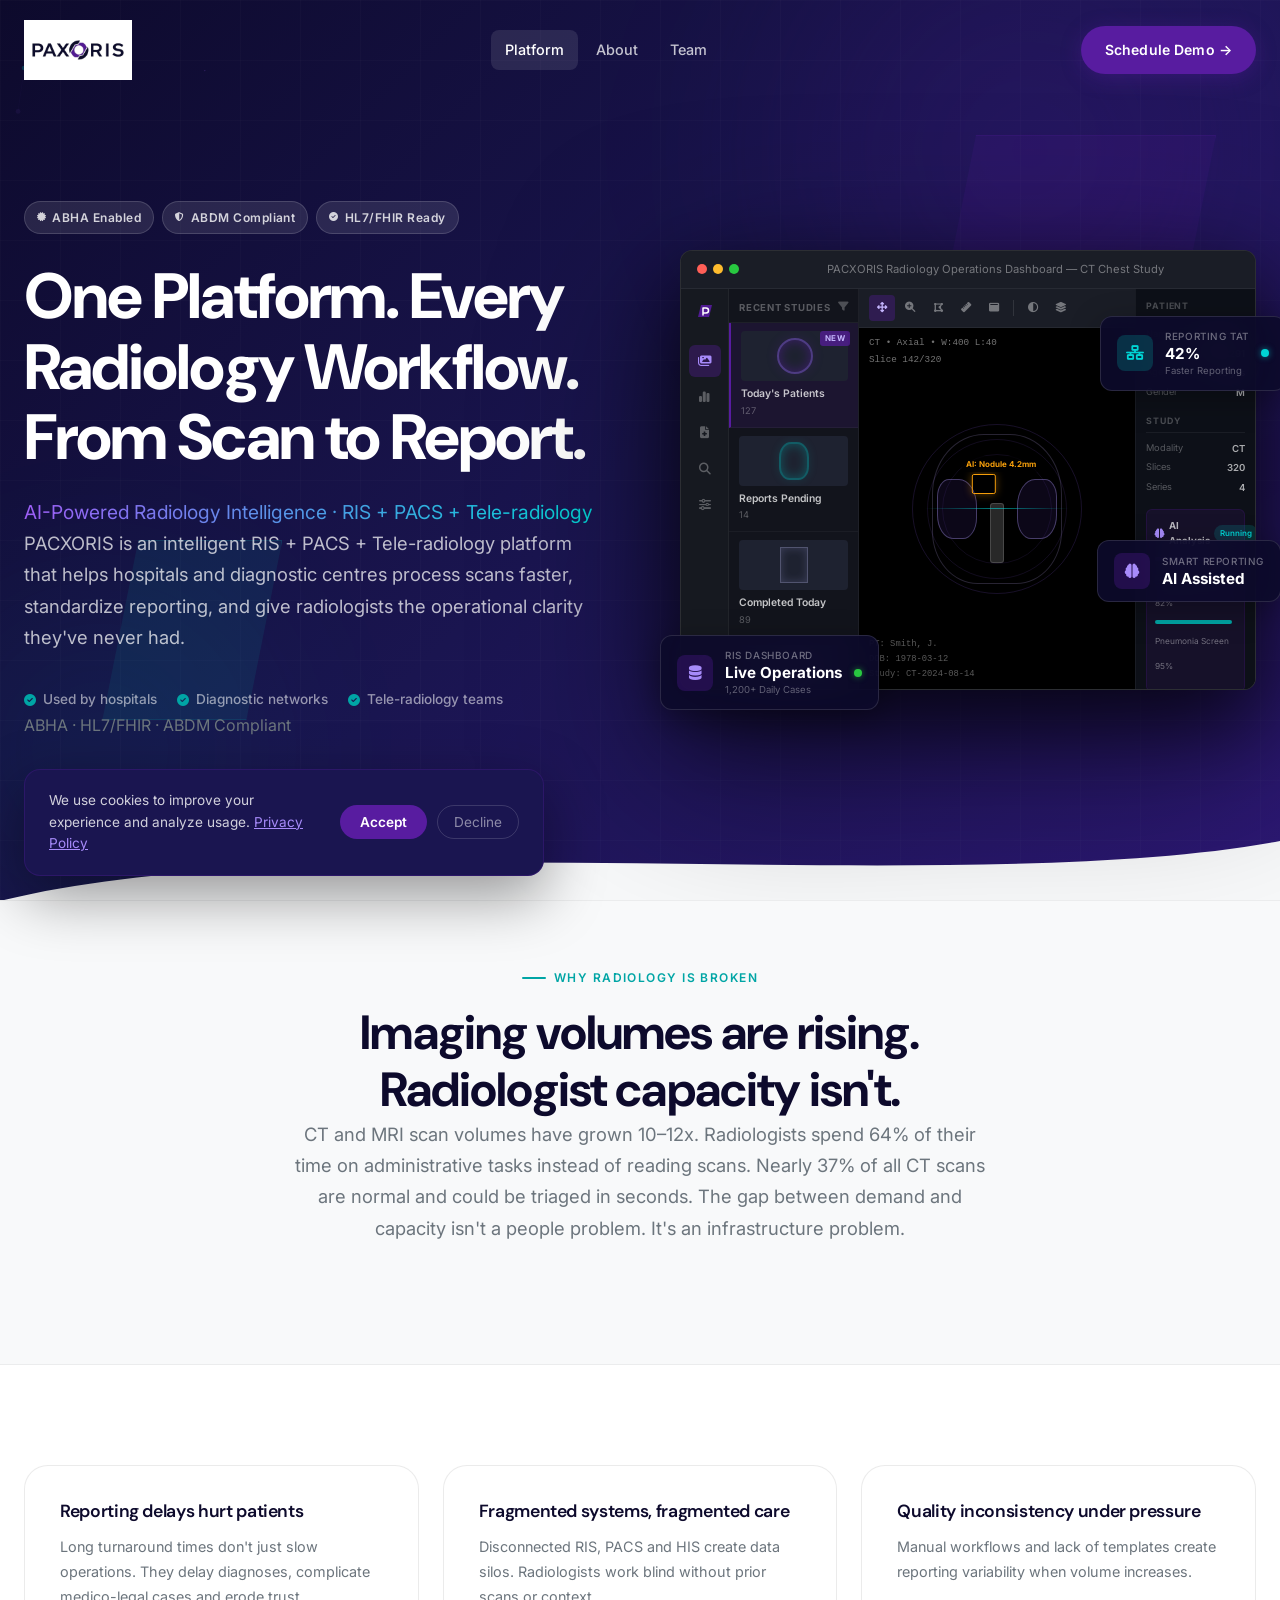
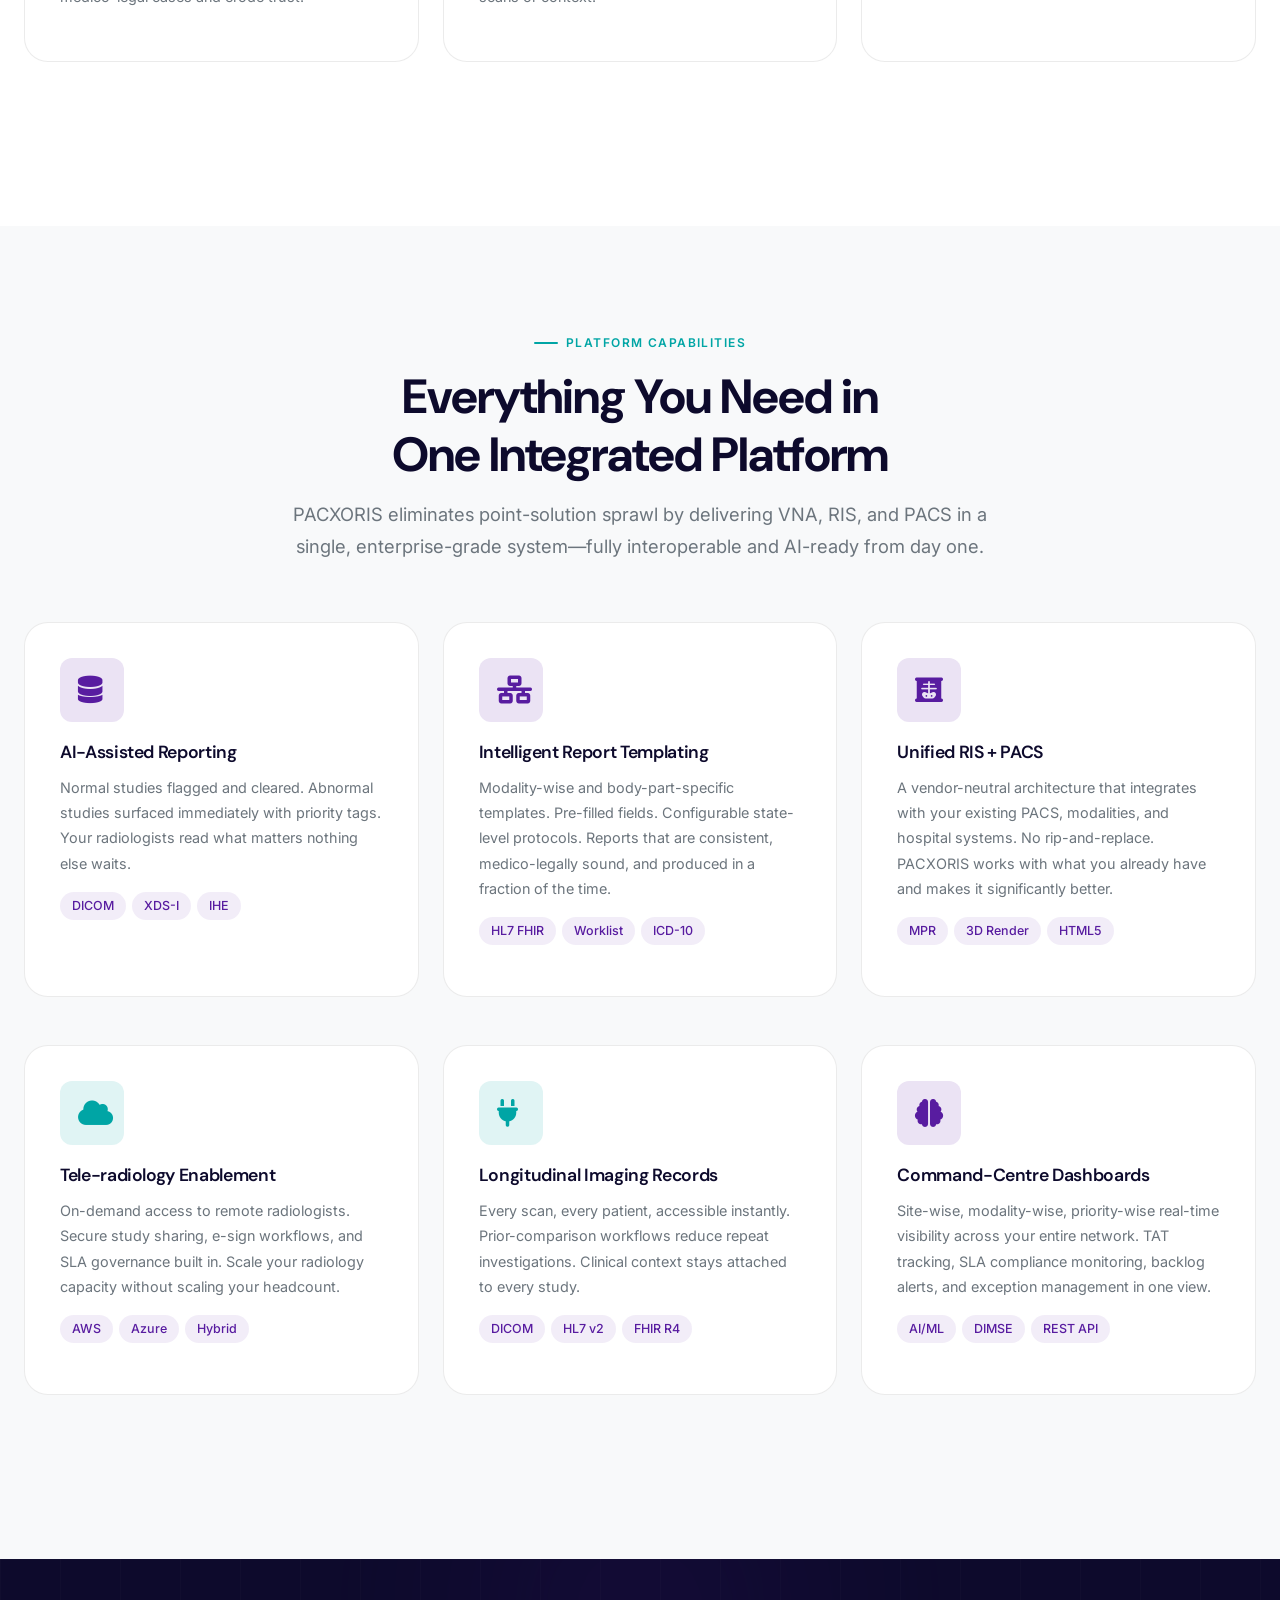
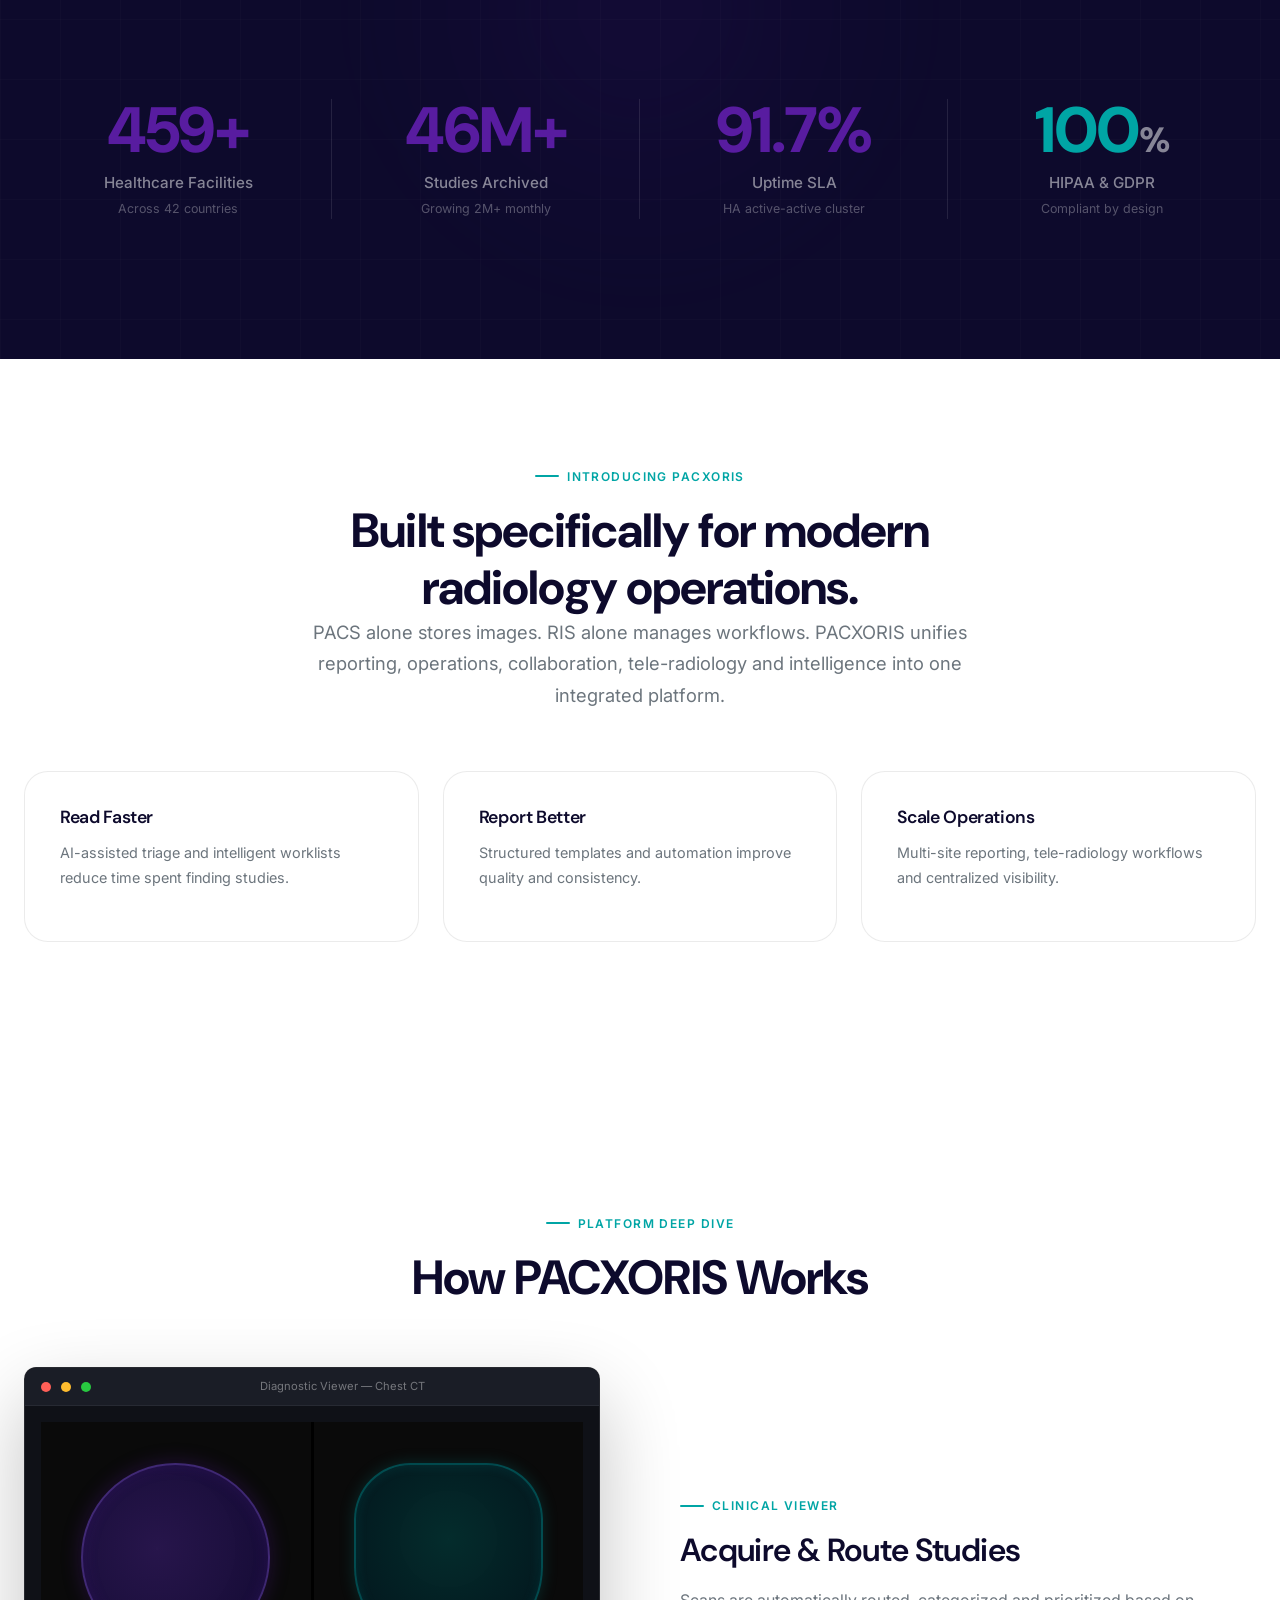
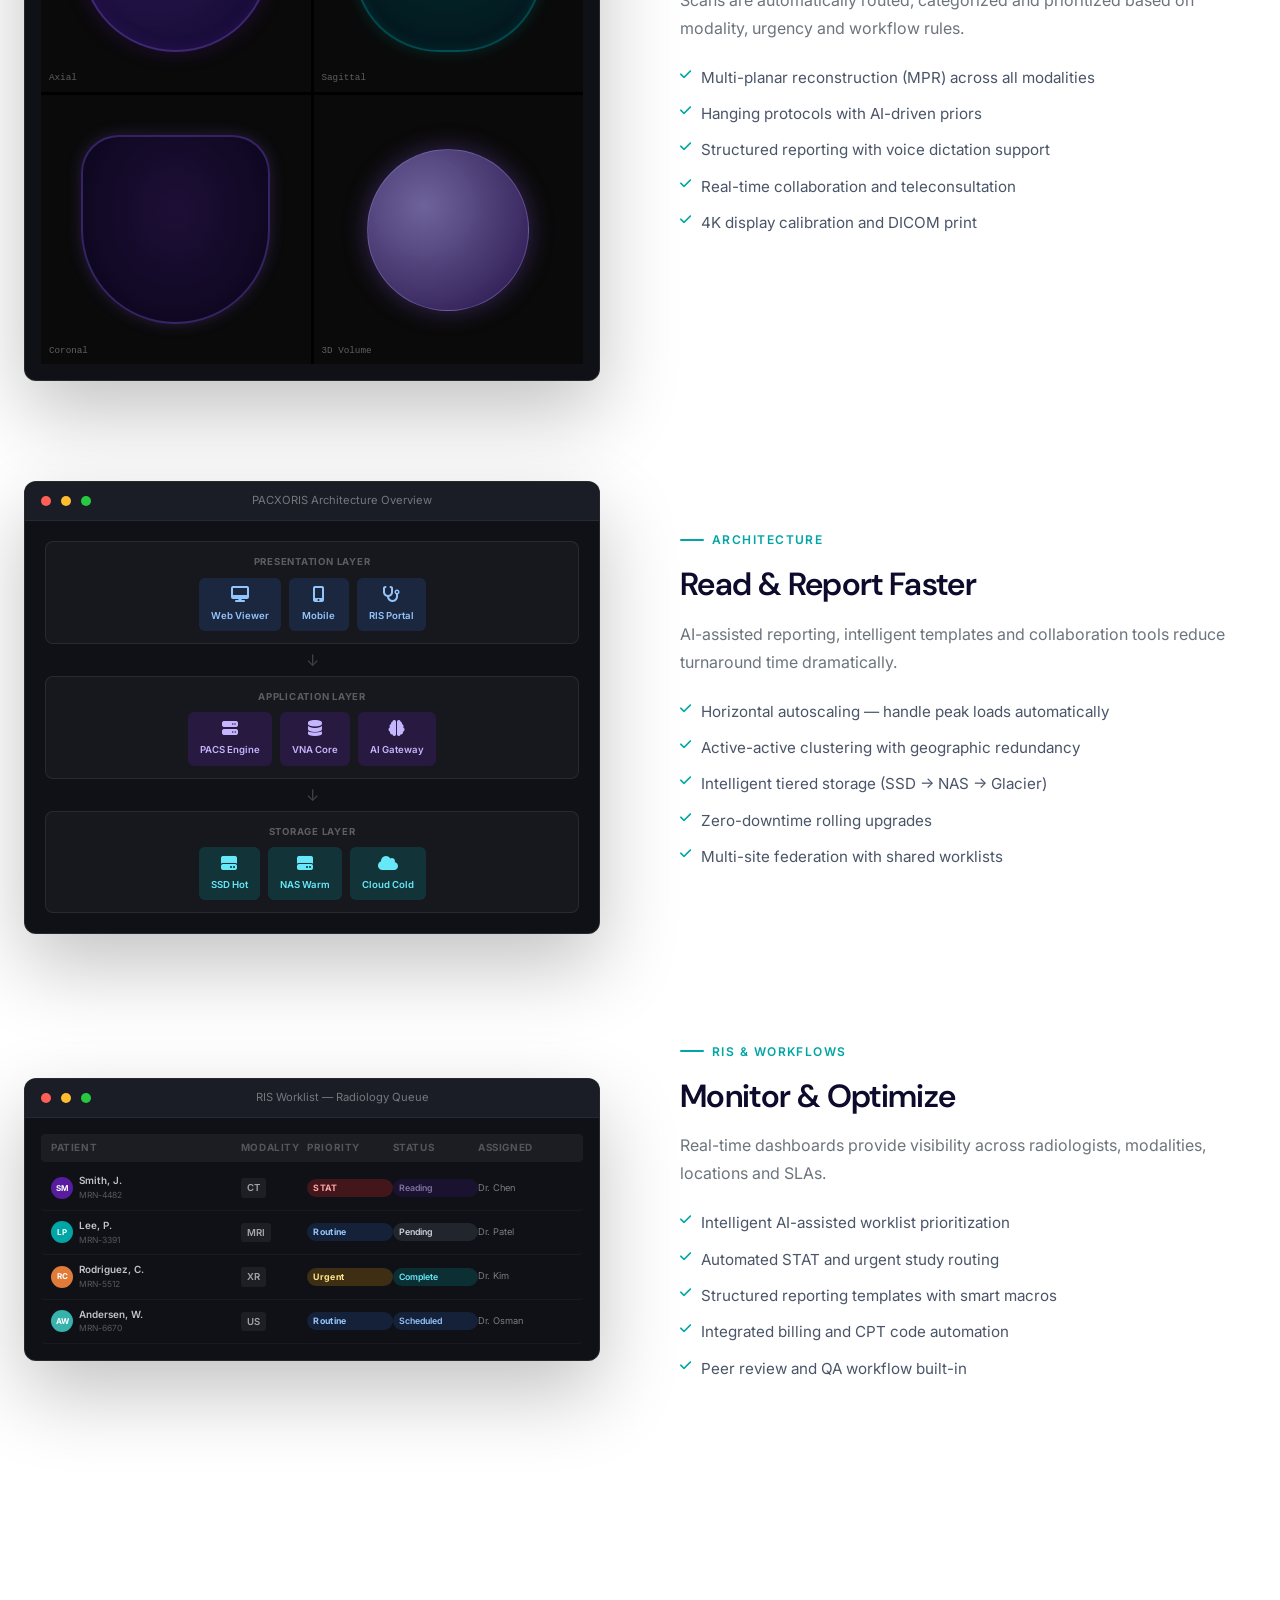
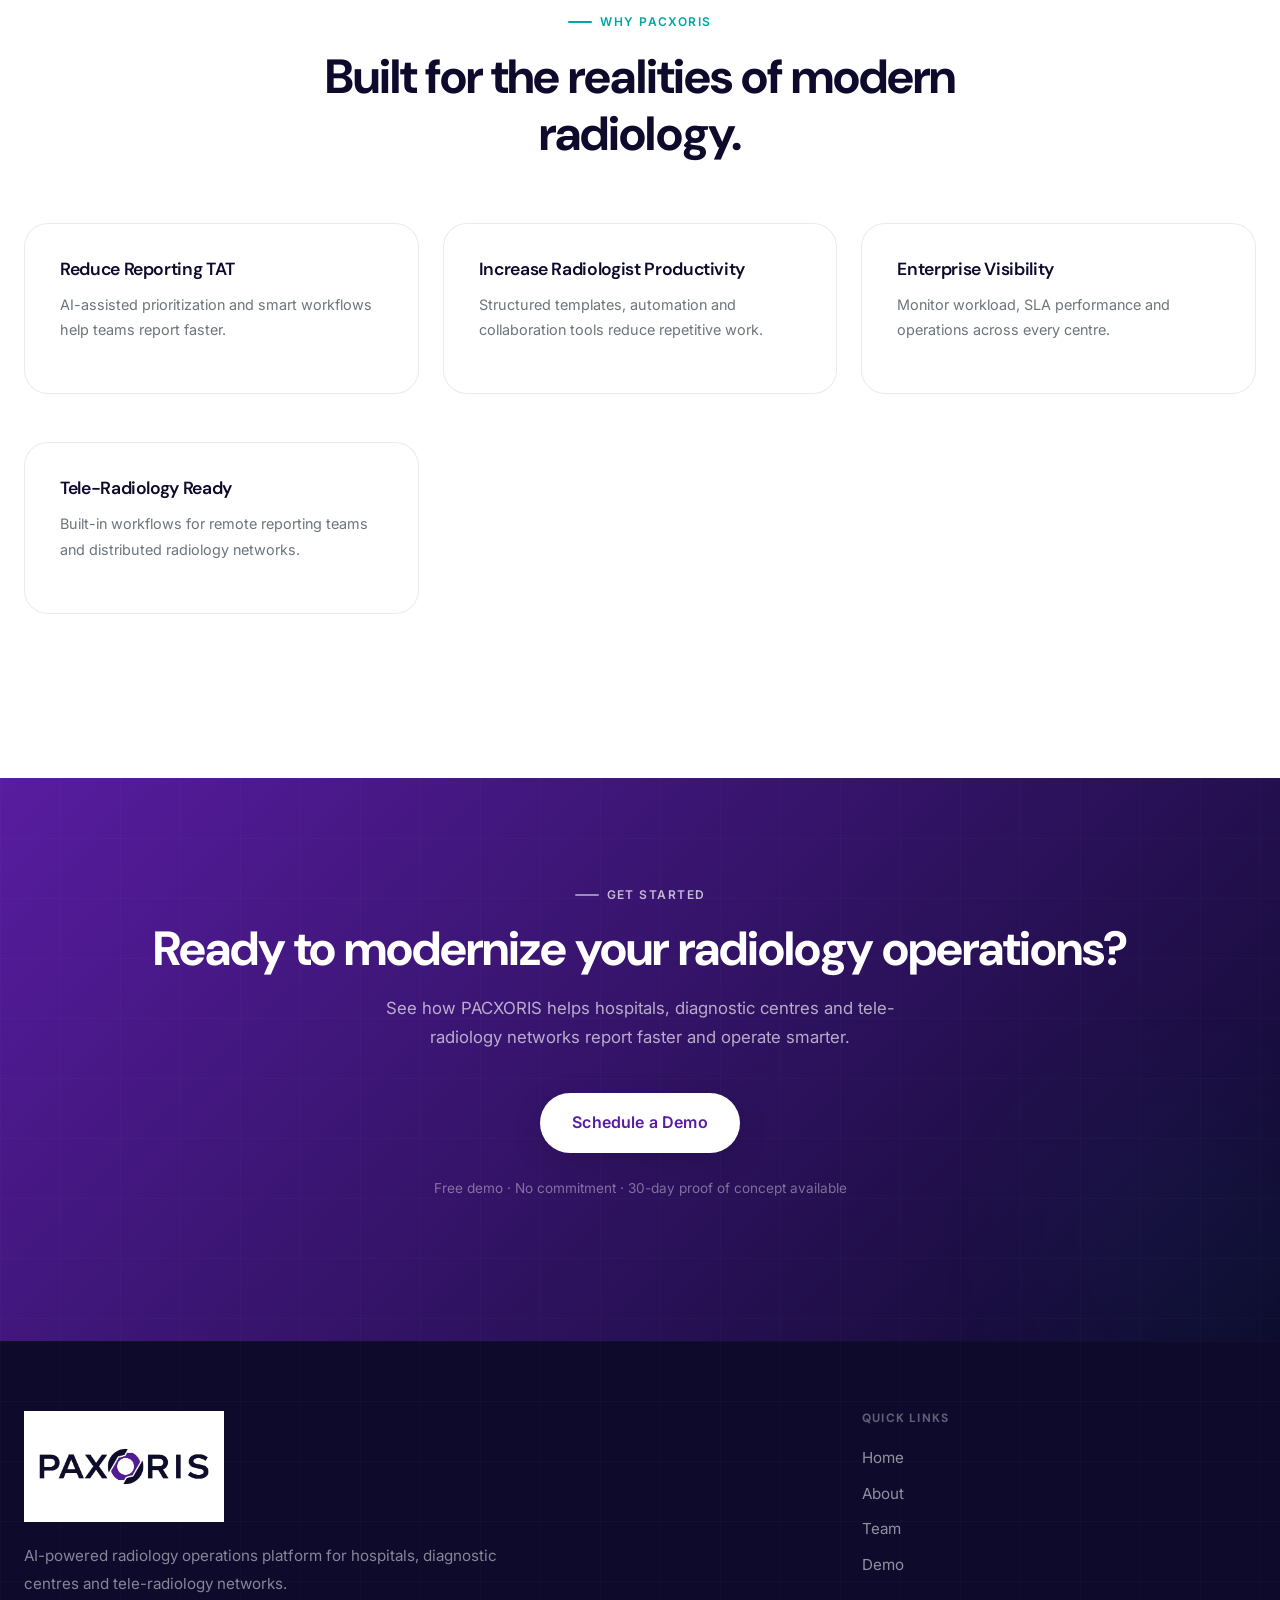
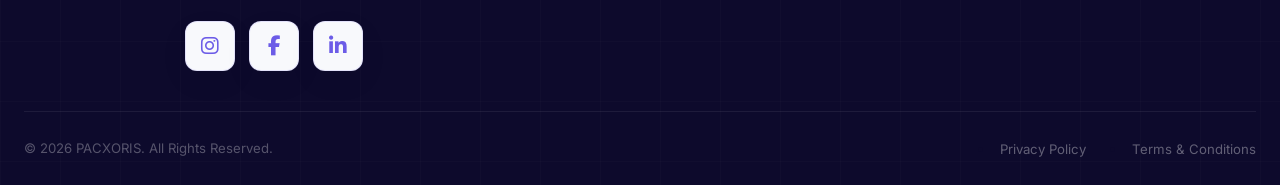
==== commit 88c94d8e: "Update index.html" ====
--- a/index.html
+++ b/index.html
@@ -120,17 +120,6 @@
             <p class="hero-sub lead">
 PACXORIS is an intelligent RIS + PACS + Tele-radiology platform that helps hospitals and diagnostic centres process scans faster, standardize reporting, and give radiologists the operational clarity they've never had.
 </p>
-
-            <div class="hero-actions">
-              <a href="contact.html#demo" class="btn btn-primary btn-lg">
-                <i class="fa fa-play-circle"></i>
-                Schedule Demo
-              </a>
-              <a href="features.html" class="btn btn-secondary btn-lg">
-                <i class="fa fa-compass"></i>
-                Explore Platform
-              </a>
-            </div>
 
             <div class="hero-trust">
 
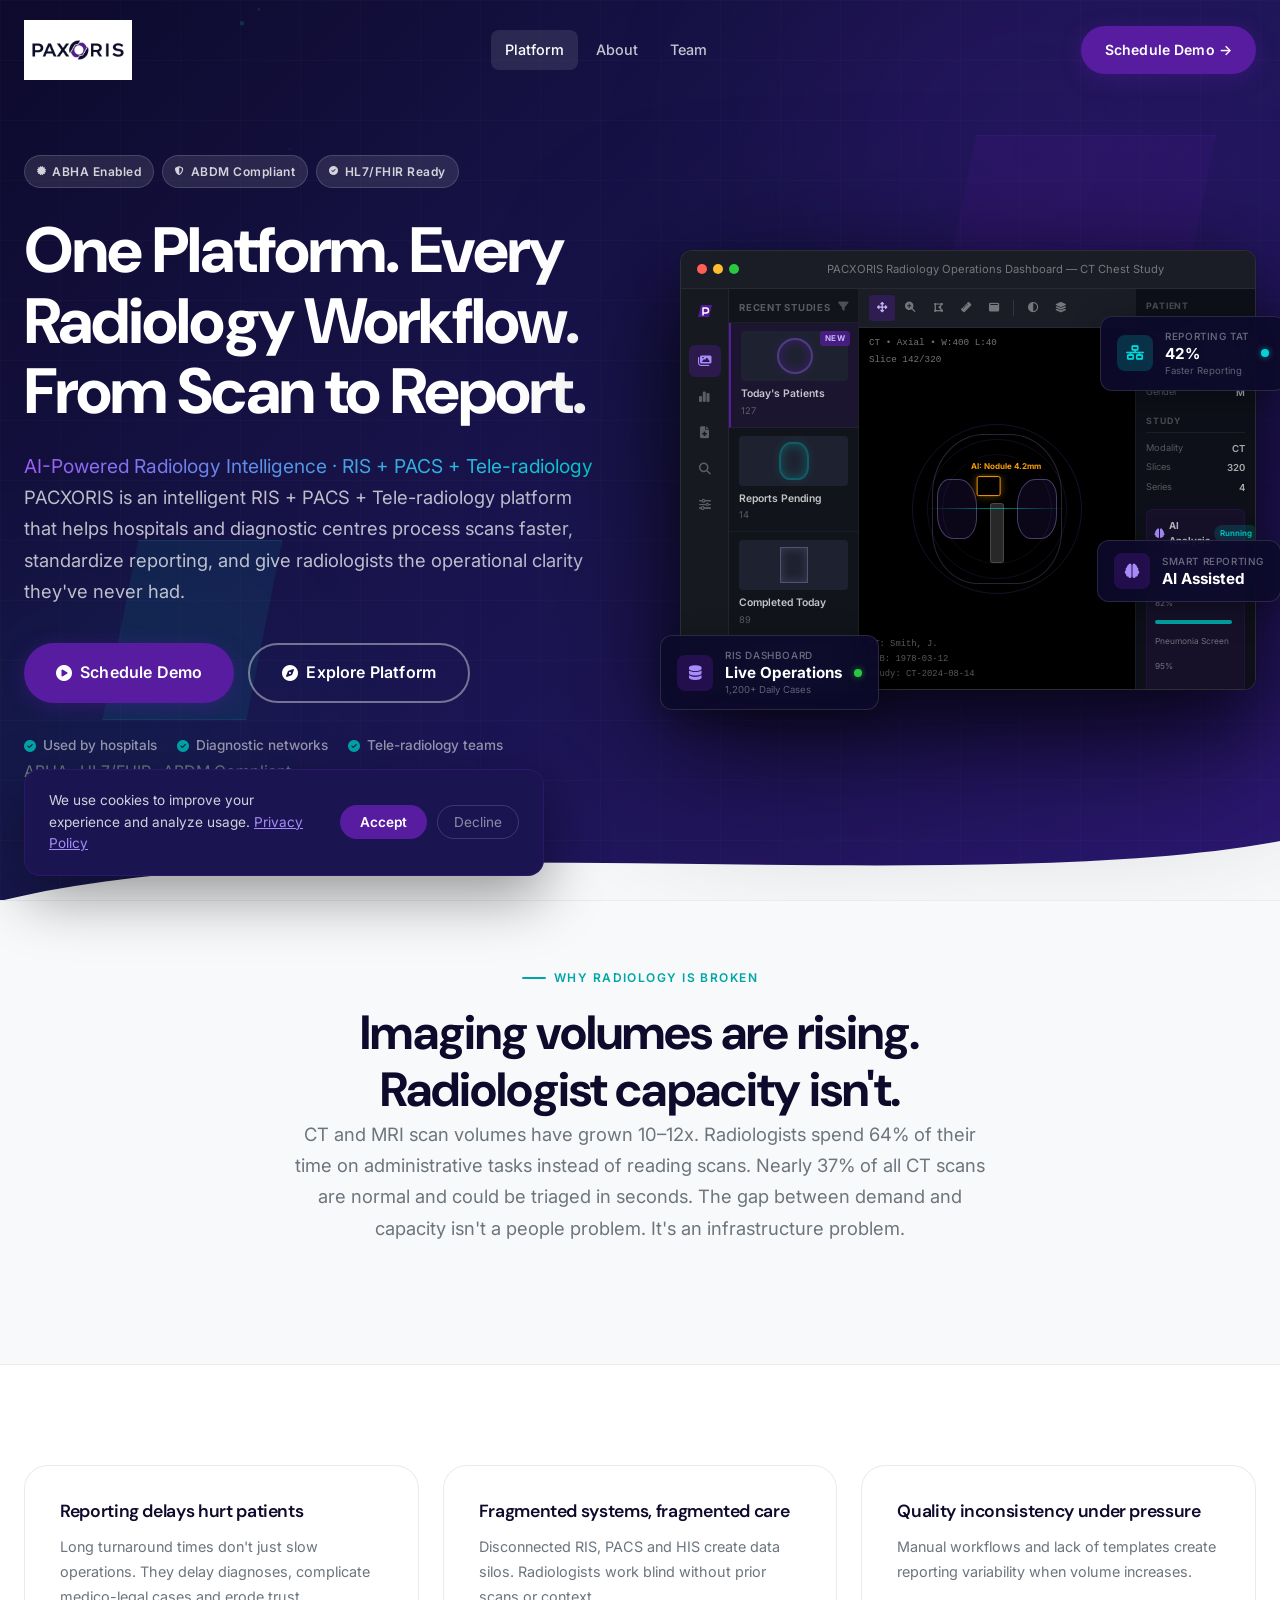
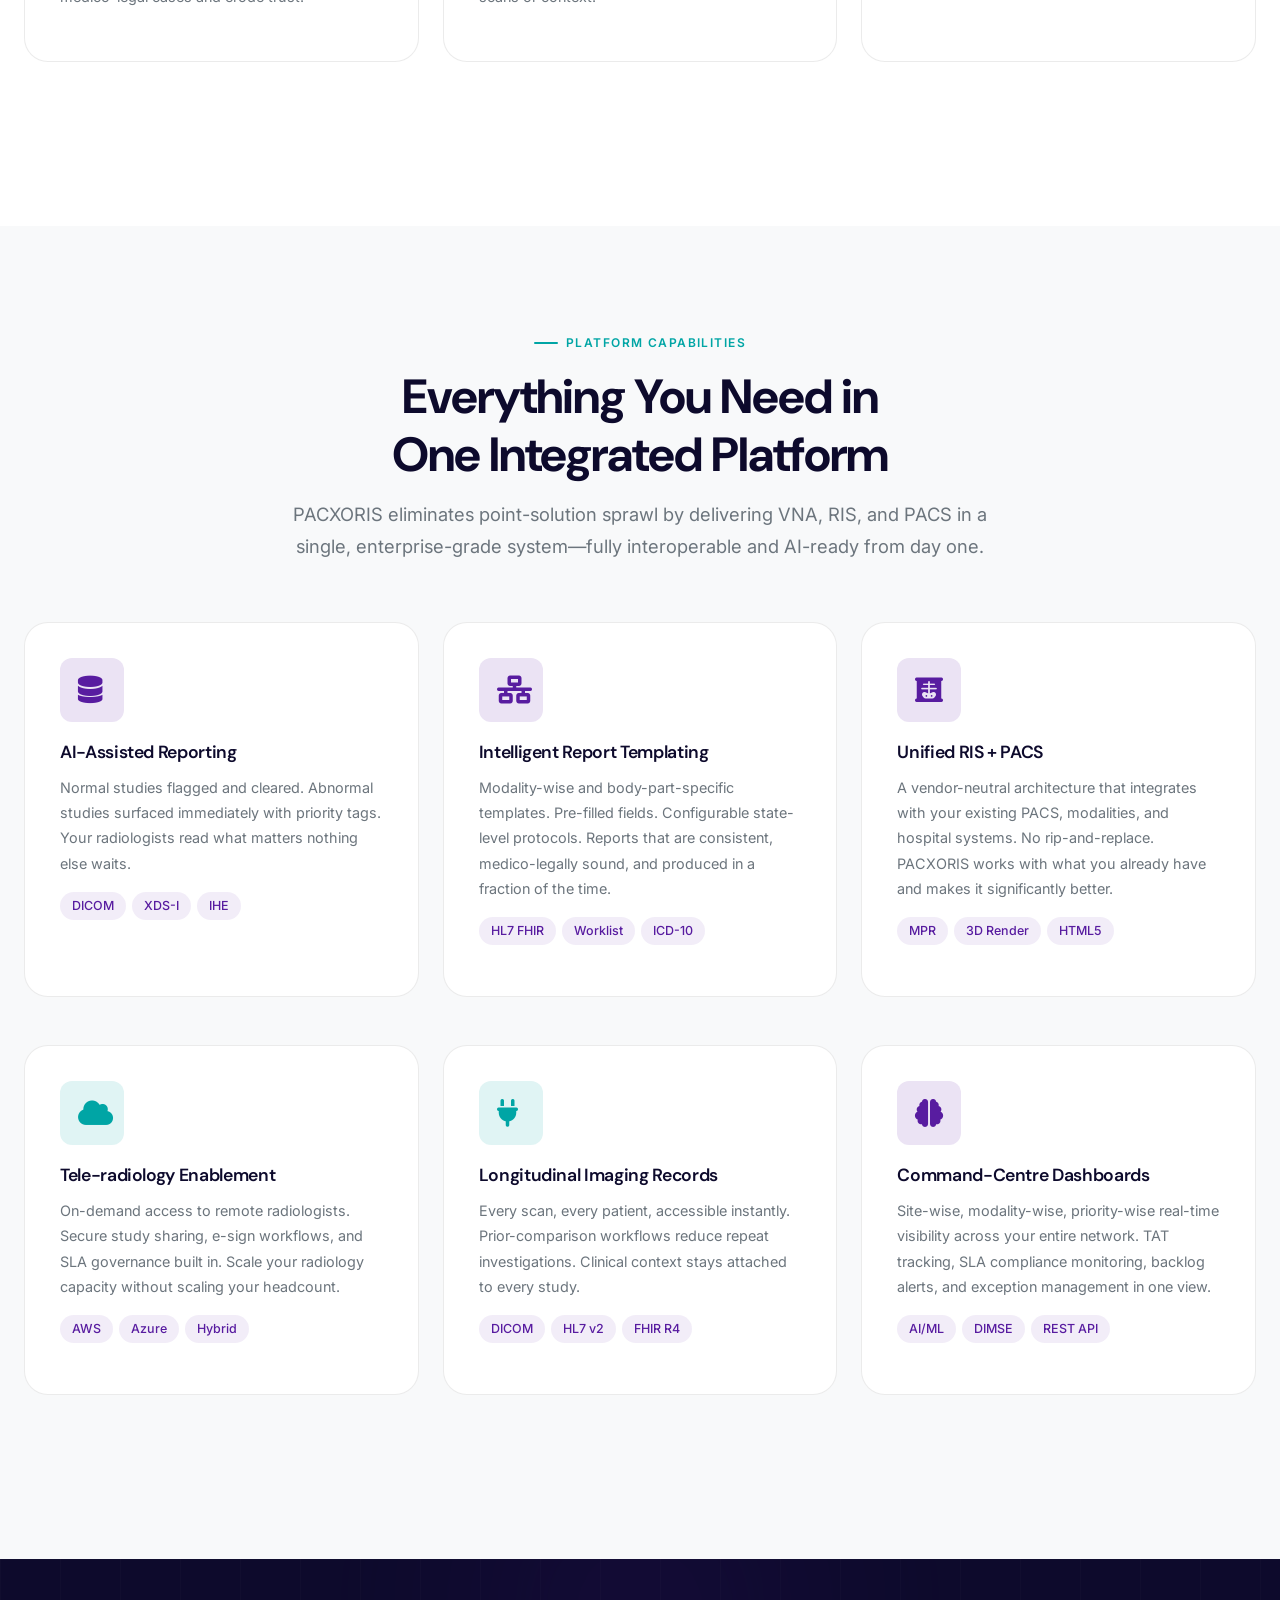
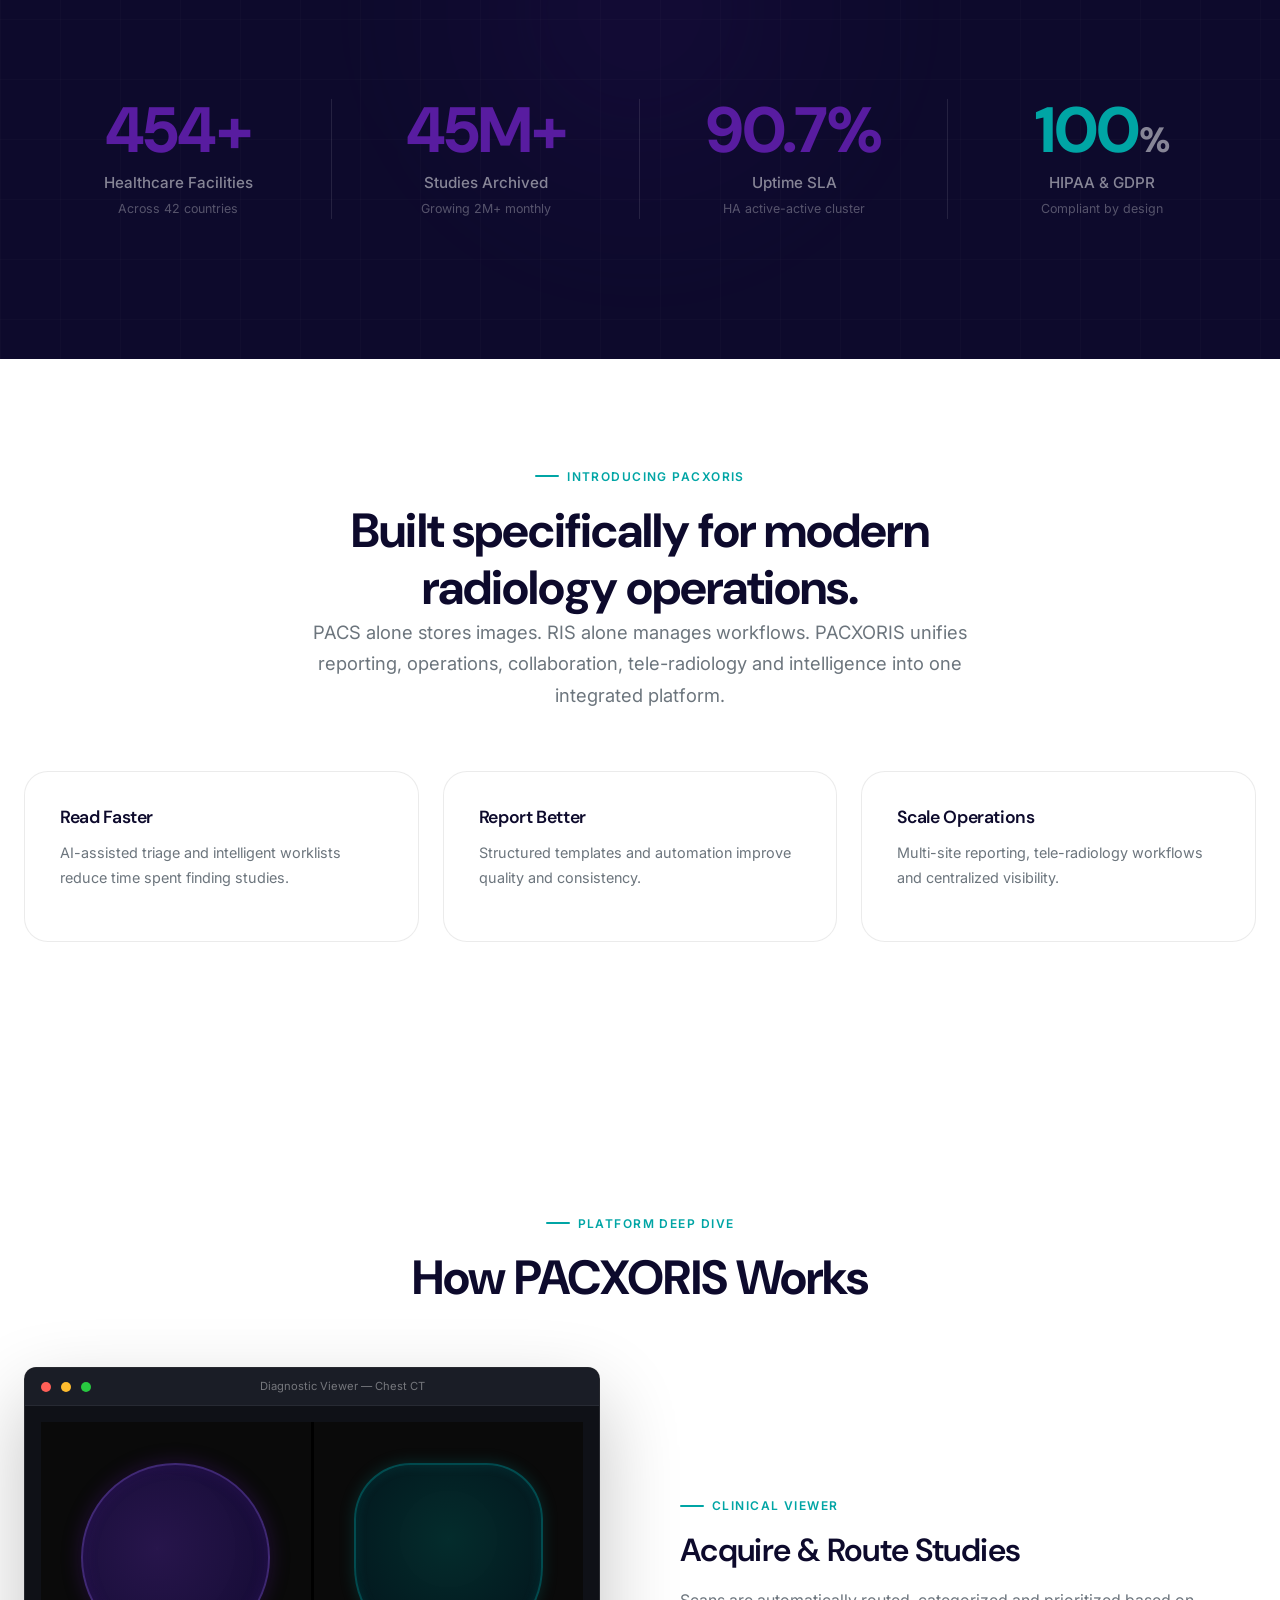
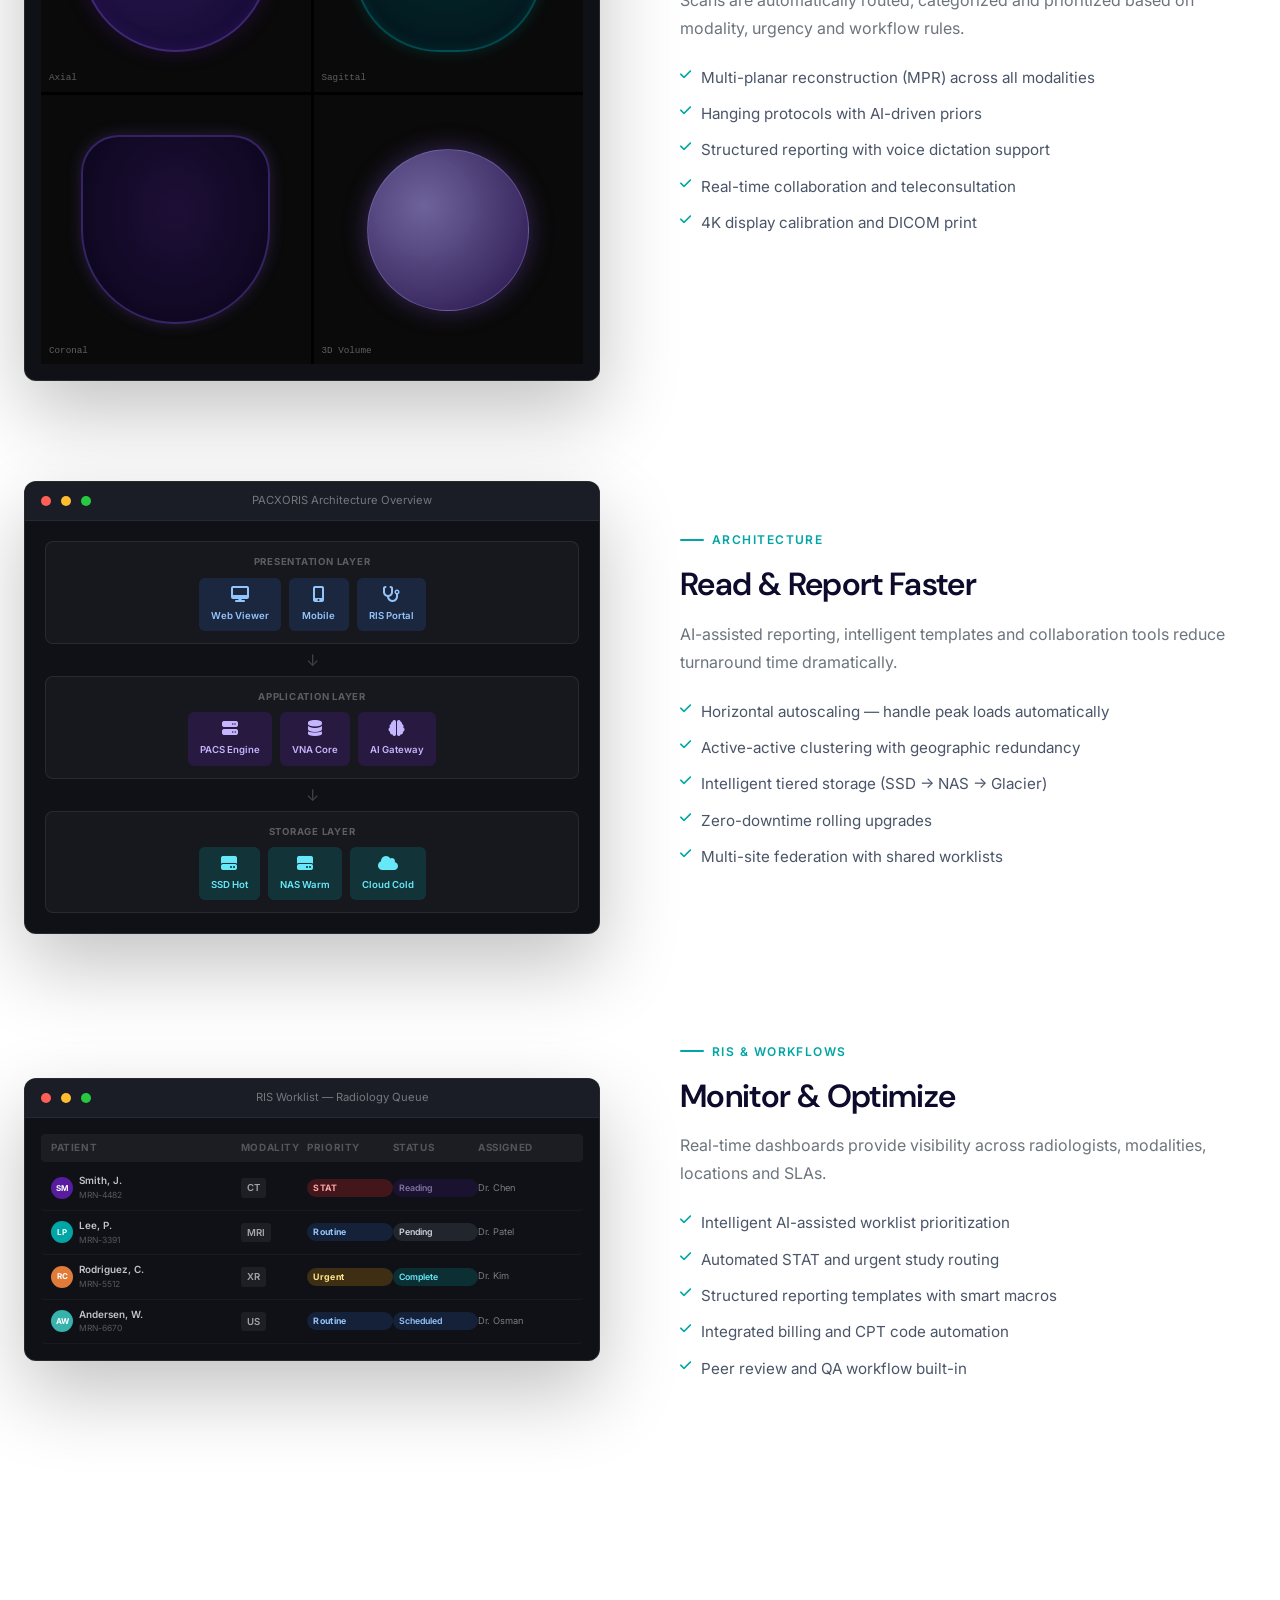
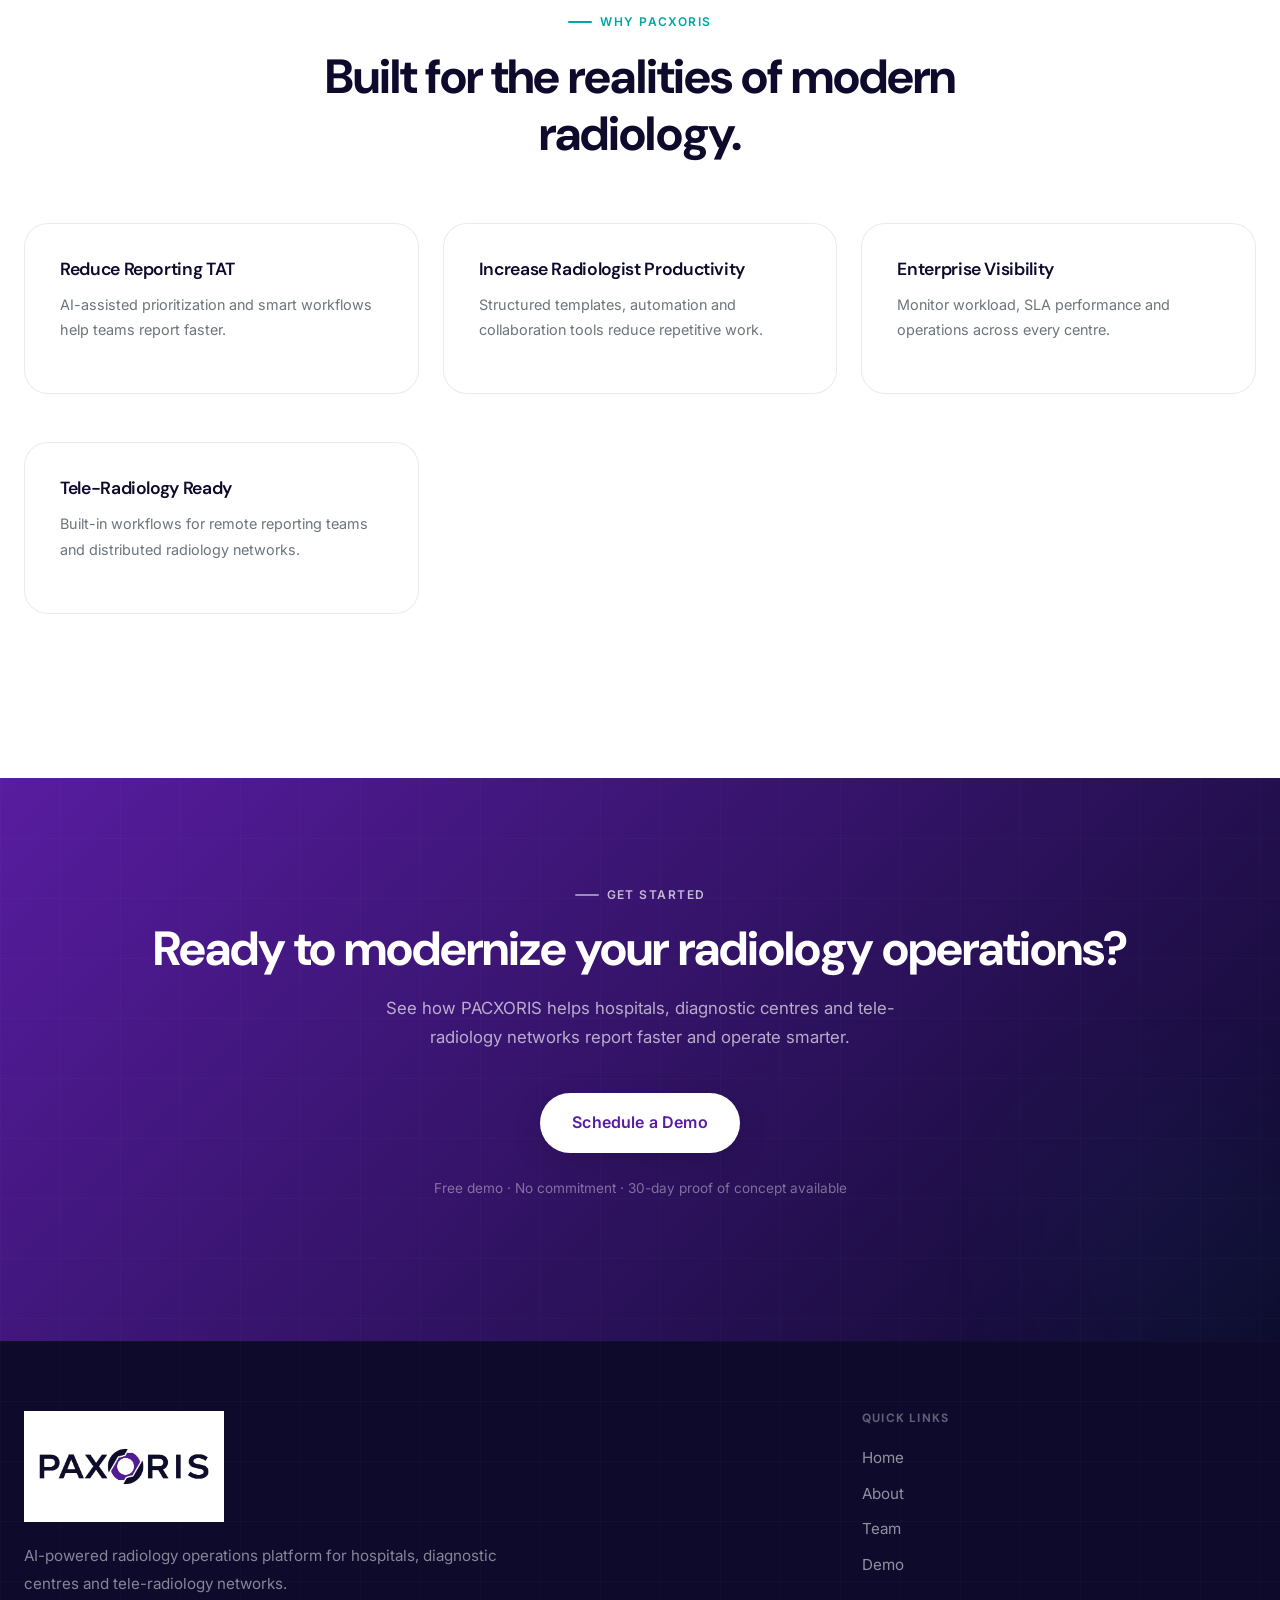
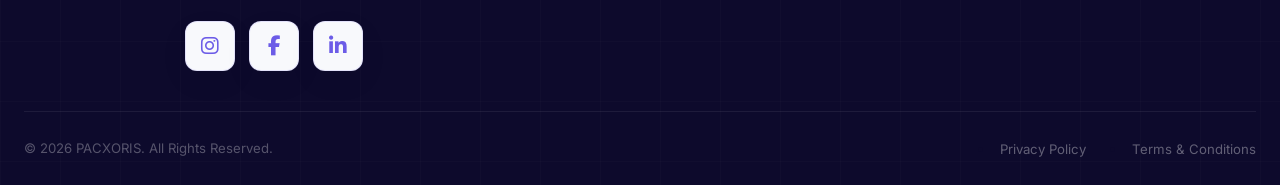
==== commit fb9e9db8: "Add files via upload" ====
--- a/index.html
+++ b/index.html
@@ -120,6 +120,17 @@
             <p class="hero-sub lead">
 PACXORIS is an intelligent RIS + PACS + Tele-radiology platform that helps hospitals and diagnostic centres process scans faster, standardize reporting, and give radiologists the operational clarity they've never had.
 </p>
+
+            <div class="hero-actions">
+              <a href="demo.html" class="btn btn-primary btn-lg">
+                <i class="fa fa-play-circle"></i>
+                Schedule Demo
+              </a>
+              <a href="#features" class="btn btn-secondary btn-lg">
+                <i class="fa fa-compass"></i>
+                Explore Platform
+              </a>
+            </div>
 
             <div class="hero-trust">
 
@@ -421,7 +432,7 @@
     <!-- ═══════════════════════════════════════════
          FEATURES SECTION
     ═══════════════════════════════════════════ -->
-    <section class="section features-section" id="features" aria-labelledby="features-heading">
+    <section id="features" class="section features-section" id="features" aria-labelledby="features-heading">
       <div class="container">
         <div class="section-header text-center fade-up">
           <span class="section-label">Platform Capabilities</span>
